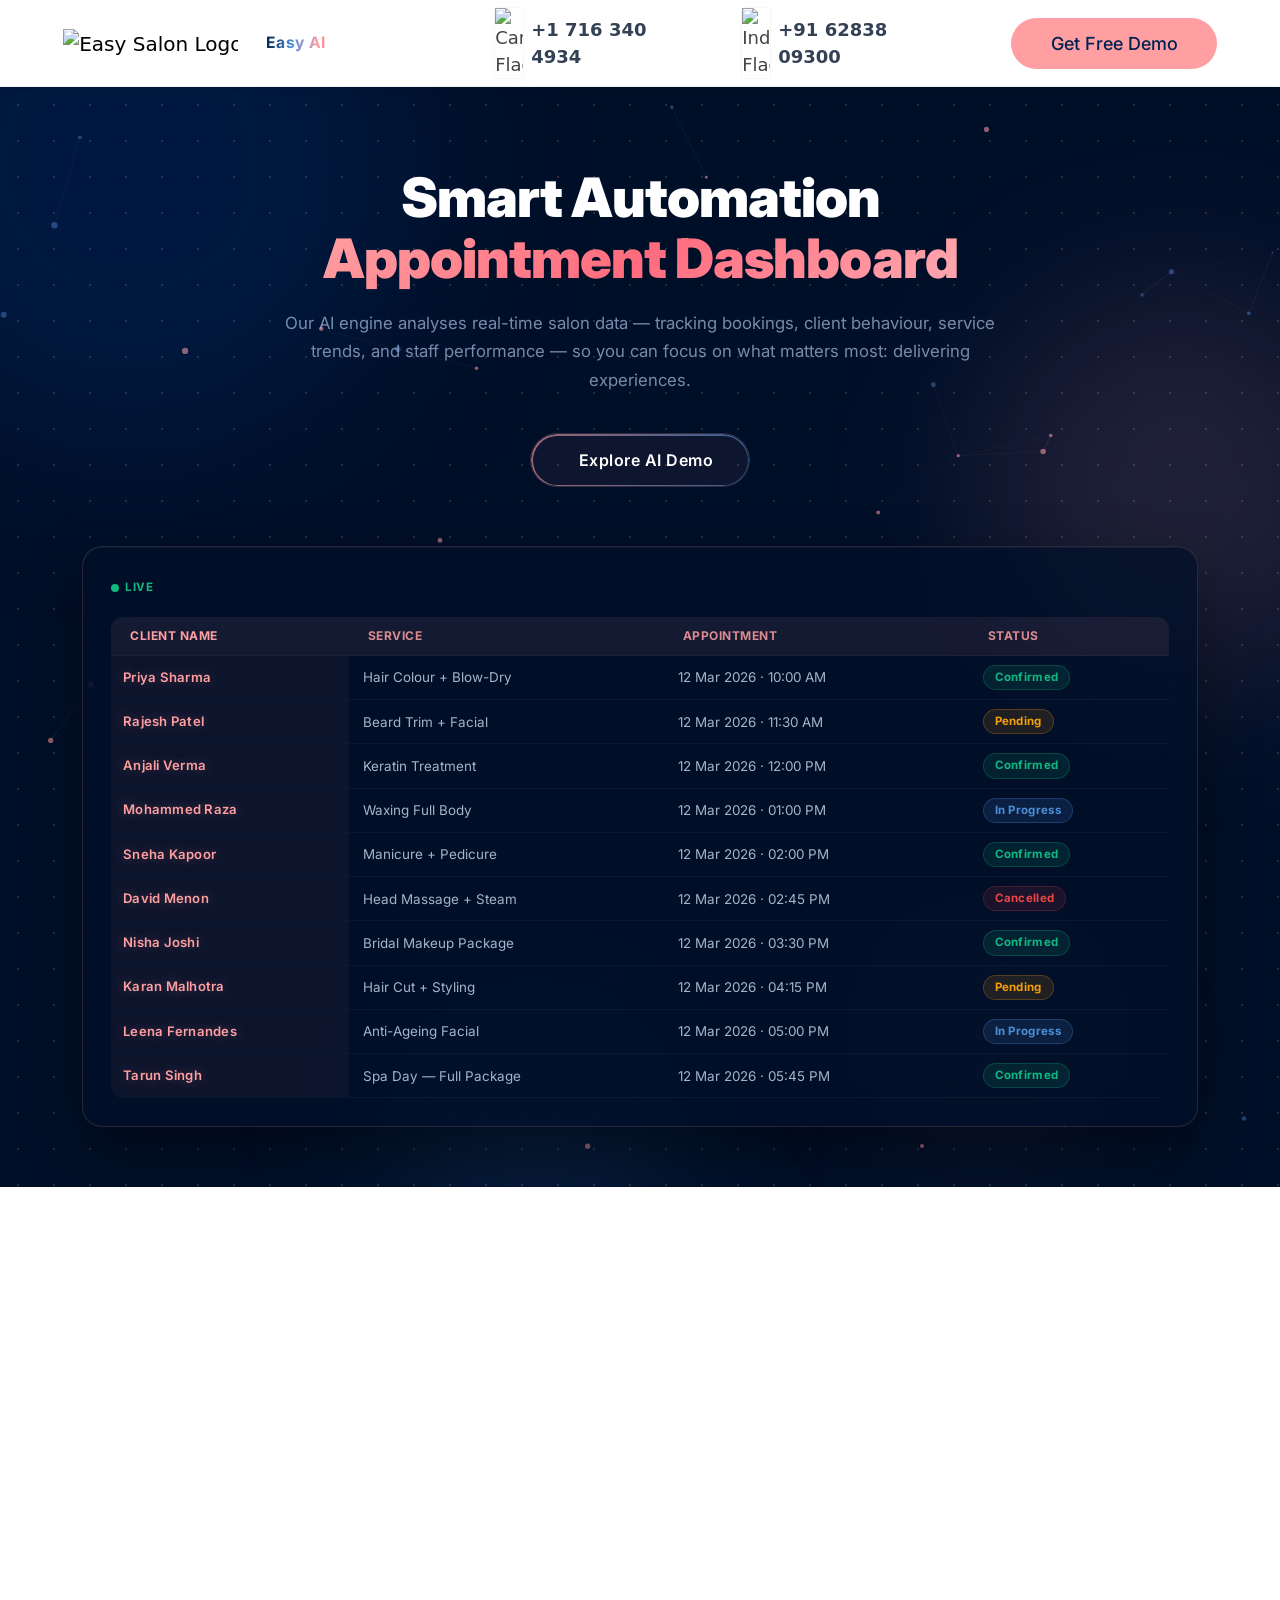
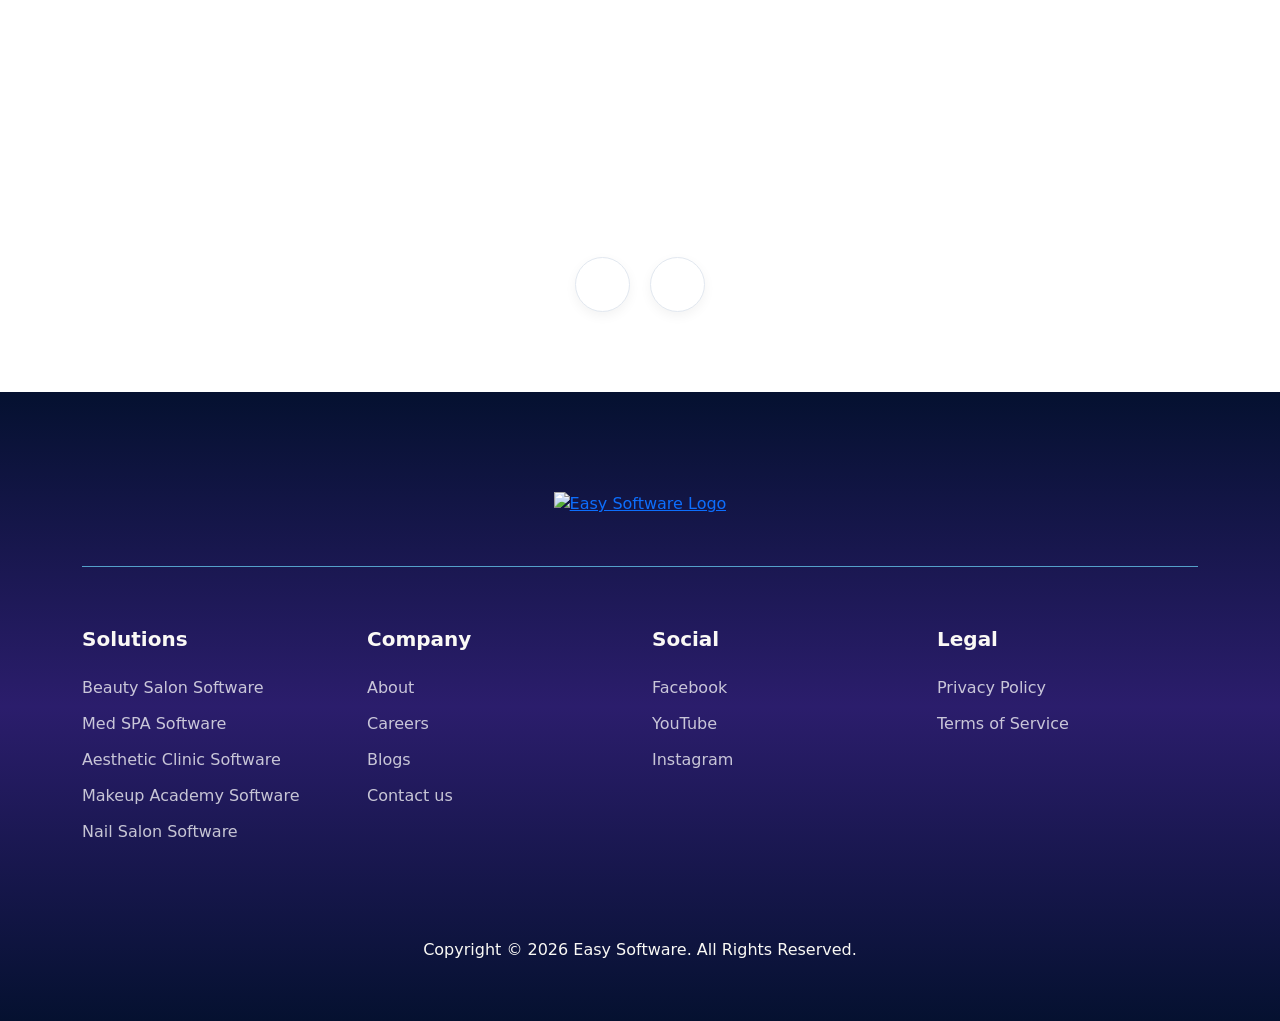
==== ai-automation.html @ 11354b68 "Merge pull request #4 from sukhpreet001007/main Final fromat" ====
<!DOCTYPE html>
<html lang="en">

<head>
    <meta charset="UTF-8">
    <meta name="viewport" content="width=device-width, initial-scale=1.0">
    <title>Rated No.1 Salon Management Software | Free booking system</title>
    <link rel="icon" href="assets/favicon.ico">
    <meta name="description"
        content="Billing & Stock management software for salons with FREE website integration for online appointments. Sell memberships, coupons, e-wallet, and run client referral programs.">
    <link rel="stylesheet" href="style/style.css">
    <link rel="stylesheet" href="style/media-queries.css">
<link rel="stylesheet" href="style/easy-ai.css">
    <link href="https://cdn.jsdelivr.net/npm/bootstrap@5.0.2/dist/css/bootstrap.min.css" rel="stylesheet"
        integrity="sha384-EVSTQN3/azprG1Anm3QDgpJLIm9Nao0Yz1ztcQTwFspd3yD65VohhpuuCOmLASjC" crossorigin="anonymous">
    <link rel="stylesheet" href="https://cdnjs.cloudflare.com/ajax/libs/font-awesome/7.0.1/css/all.min.css"
        integrity="sha512-2SwdPD6INVrV/lHTZbO2nodKhrnDdJK9/kg2XD1r9uGqPo1cUbujc+IYdlYdEErWNu69gVcYgdxlmVmzTWnetw=="
        crossorigin="anonymous" referrerpolicy="no-referrer" />
    <link rel="stylesheet" href="https://cdn.jsdelivr.net/npm/bootstrap-icons@1.11.1/font/bootstrap-icons.css">


    <script src="https://www.google.com/recaptcha/api.js?render=your_key"></script>
</head>

<body>

   <nav class="navbar navbar-expand-lg navbar-light bg-white main-navbar shadow-sm navbar-container">
        <div class="container-fluid ">
            <a class="navbar-brand" href="index.html">
                <img src="assets/logo.png" alt="Easy Salon Logo" class="logo-img">
            </a>

            <div class="custom-toggler" id="mobileMenuTrigger">
                <div class="toggler-bars">
                    <span></span>
                    <span></span>
                    <span></span>
                </div>
            </div>

            <div class="collapse navbar-collapse" id="navbarContent">

                <div class="ms-auto d-flex flex-column flex-lg-row align-items-lg-center gap-3 gap-lg-5 mt-3 mt-lg-0">

                    <!-- ═══ Easy AI Nav Item (Top Bar) ═══ -->
                    <div class="ai-nav-item">
                        <button class="ai-nav-trigger" aria-haspopup="true" aria-expanded="false" aria-label="Easy AI menu">
                            <span class="ai-label-text">Easy AI</span>
                            <i class="fa-solid fa-chevron-down ai-arrow"></i>
                        </button>
                        <div class="ai-dropdown" role="menu">
                            <a href="ai-automation.html" class="ai-sub-item" role="menuitem">
                                <span class="ai-sub-bullet"></span>
                               
                                <span class="ai-sub-text">
                                    <strong>Easy Automation</strong>
                                    <span>Smart automated workflows</span>
                                </span>
                            </a>
                            <div class="ai-dropdown-divider"></div>
                            <a href="ai-service.html" class="ai-sub-item" role="menuitem">
                                <span class="ai-sub-bullet"></span>
                                
                                <span class="ai-sub-text">
                                    <strong>24/7 Service</strong>
                                    <span>Always-on AI support</span>
                                </span>
                            </a>
                        </div>
                    </div>
                    <!-- ═══ /Easy AI Nav Item ═══ -->

                    <div class="social-links d-flex gap-3 align-items-center justify-content-center">
                        <a href="https://www.facebook.com/geteasysoftware" target="_blank"><i
                                class="fa-brands fa-facebook-f"></i></a>
                        <a href="https://www.youtube.com/@geteasysoftware" target="_blank"><i
                                class="fa-brands fa-youtube"></i></a>
                        <a href="https://www.instagram.com/geteasysoftware/" target="_blank"><i
                                class="fa-brands fa-instagram"></i></a>
                    </div>

                    <div class="contact-item d-flex align-items-center gap-2 ms-lg-3">
                        <img src="assets/canada.svg" alt="Canada Flag" class="flag-icon">

                        <a href="https://wa.me/17163404934?text=Demo%20of%20Easy%20Salon%20Software" target="_blank"
                            class="phone-number text-decoration-none">
                            +1 716 340 4934
                        </a>
                    </div>

                    <div class="contact-item d-flex align-items-center gap-2">
                        <img src="assets/india.webp" alt="India Flag" class="flag-icon">

                        <a href="tel:+916283809300" class="phone-number text-decoration-none">
                            +91 62838 09300
                        </a>
                    </div>

                    <div class="btn-demo rounded-pill ms-lg-3" data-bs-toggle="modal" data-bs-target="#ModalTogglesix"
                        style="cursor:pointer">
                        Get Free Demo
                        <span></span><span></span><span></span><span></span>
                    </div>
                </div>
            </div>
        </div>
    </nav>


    <div class="floating-navbar" id="floatingNav">
        <div class="floating-nav-container">
            <a href="index.html" class="float-logo">
                <img src="assets/drop-logo.png" alt="Easy Salon">
            </a>



            <!-- ═══ Easy AI Nav Item (Floating Navbar) ═══ -->
            <div class="float-ai-nav-item d-none d-lg-flex">
                <button class="float-ai-trigger" aria-haspopup="true" aria-expanded="false" aria-label="Easy AI menu">
                    <span class="ai-label-text">Easy AI</span>
                    <i class="fa-solid fa-chevron-down ai-arrow"></i>
                </button>
                <div class="float-ai-dropdown" role="menu">
                    <a href="ai-automation.html" class="ai-sub-item" role="menuitem">
                        <span class="ai-sub-bullet"></span>
                       
                        <span class="ai-sub-text">
                            <strong>Easy Automation</strong>
                            <span>Smart automated workflows</span>
                        </span>
                    </a>
                    <div class="ai-dropdown-divider"></div>
                    <a href="ai-service.html" class="ai-sub-item" role="menuitem">
                        <span class="ai-sub-bullet"></span>
                        
                        <span class="ai-sub-text">
                            <strong>24/7 Service</strong>
                            <span>Always-on AI support</span>
                        </span>
                    </a>
                </div>
            </div>
            <!-- ═══ /Easy AI Nav Item ═══ -->

            <div class="float-social-links d-none d-lg-flex gap-2 ms-lg-5">
                <a href="https://www.facebook.com/geteasysoftware" target="_blank"><i
                        class="fa-brands fa-facebook-f"></i></a>
                <a href="https://www.youtube.com/@geteasysoftware" target="_blank"><i
                        class="fa-brands fa-youtube"></i></a>
                <a href="https://www.instagram.com/geteasysoftware/" target="_blank"><i
                        class="fa-brands fa-instagram"></i></a>
            </div>

            <div class="float-contacts d-none d-lg-flex gap-4 align-items-center mx-auto">
                <div class="float-contact-item">
                    <i class="fa-solid fa-phone-volume vibrate-icon"></i>
                    <span class="float-contact-number"> <a
                            href="https://wa.me/17163404934?text=Demo%20of%20Easy%20Salon%20Software" target="_blank"
                            class="phone-number text-decoration-none">
                            +1 716 340 4934
                        </a></span>
                </div>
                <div class="float-contact-item">
                    <i class="fa-solid fa-phone-volume vibrate-icon"></i>
                    <span class="float-contact-number"> <a href="tel:+916283809300"
                            class="phone-number text-decoration-none">
                            +91 62838 09300
                        </a></span>
                </div>
            </div>

            <div class="btn-demo float-btn rounded-pill d-none d-lg-block" data-bs-toggle="modal"
                data-bs-target="#ModalTogglesix">
                Get Free Demo
                <span></span><span></span><span></span><span></span>
            </div>

            <!-- Mobile Toggler in Floating Navbar -->
            <div class="custom-toggler d-flex d-lg-none" id="floatingMenuTrigger">
                <div class="toggler-bars">
                    <span></span>
                    <span></span>
                    <span></span>
                </div>
            </div>
        </div>
    </div>


    <div class="mobile-nav-overlay" id="mobileOverlay">
        <div class="mobile-nav-content">

            <!-- ═══ Easy AI Section (Mobile — above socials) ═══ -->
            <div class="mobile-ai-section">
                <div class="mobile-ai-header" id="mobile-ai-toggle" role="button" aria-expanded="false" aria-controls="mobile-ai-body">
                    <div class="mobile-ai-header-left">
                        <div class="mobile-ai-icon">
                        </div>
                        <span class="mobile-ai-title">Easy AI</span>
                    </div>
                    <i class="fa-solid fa-chevron-down mobile-ai-chevron"></i>
                </div>
                <div class="mobile-ai-body" id="mobile-ai-body" role="region" aria-labelledby="mobile-ai-toggle">
                    <div class="mobile-ai-body-inner">
                        <a href="ai-automation.html" class="mobile-ai-sub-item">
                            <span class="ai-sub-bullet"></span>
                           
                            <span class="ai-sub-text">
                                <strong>Easy Automation</strong>
                                <span>Smart automated workflows</span>
                            </span>
                        </a>
                        <a href="ai-service.html" class="mobile-ai-sub-item">
                            <span class="ai-sub-bullet"></span>
                           
                            <span class="ai-sub-text">
                                <strong>24/7 Service</strong>
                                <span>Always-on AI support</span>
                            </span>
                        </a>
                    </div>
                </div>
            </div>
            <!-- ═══ /Easy AI Section ═══ -->

            <div class="mobile-social-wrap">
                <p class="menu-label">Follow Us</p>
                <div class="mobile-social-links">
                    <a href="https://www.facebook.com/geteasysoftware" style="--i:1" target="_blank"><i
                            class="fa-brands fa-facebook-f"></i></a>
                    <a href="https://www.youtube.com/@geteasysoftware" style="--i:2" target="_blank"><i
                            class="fa-brands fa-youtube"></i></a>
                    <a href="https://www.instagram.com/geteasysoftware/" style="--i:3" target="_blank"><i
                            class="fa-brands fa-instagram"></i></a>
                </div>
            </div>

            <!-- Mobile Support Numbers -->
            <div class="mobile-contact-wrap mt-5">
                <p class="menu-label">Contact Us</p>
                <div class="mobile-numbers-list">
                    <a href="https://wa.me/17163404934?text=Demo%20of%20Easy%20Salon%20Software" target="_blank"
                        class="mobile-contact-item">
                        <i class="fa-solid fa-phone-volume"></i>
                        <span>+1 716 340 4934</span>
                    </a>

                    <a href="tel:+916283809300" class="mobile-contact-item">
                        <i class="fa-solid fa-phone-volume"></i>
                        <span>+91 62838 09300</span>
                    </a>
                </div>
            </div>
            <!-- Mobile Video Section -->
            <div class="mobile-video-wrap mt-5">
                <p class="menu-label">Experience Easy Salon</p>
                <div class="mobile-video-box">
                    <iframe src="https://www.youtube.com/embed/Y8nN8GL813c?rel=0" title="YouTube video player"
                        frameborder="0"
                        allow="accelerometer; clipboard-write; encrypted-media; gyroscope; picture-in-picture"
                        allowfullscreen></iframe>
                </div>
            </div>

            <!-- Main Mobile CTA -->
            <div class="mobile-cta-wrap">
                <div class="btn-demo btn-mobile-full rounded-pill" data-bs-toggle="modal"
                    data-bs-target="#ModalTogglesix">
                    Book Free Demo
                    <span></span><span></span><span></span><span></span>
                </div>
            </div>
        </div>
    </div>













<section class="easy-ai-section" id="easyAiSection">

    <!-- ══════════════════════════════════
         AI LOADER — 2-second reveal screen
    ══════════════════════════════════ -->
    <div class="ai-page-loader" id="aiPageLoader">
        <div class="ai-loader-circuit">
            <!-- Animated SVG circuit lines -->
            <svg class="circuit-svg" viewBox="0 0 800 400" preserveAspectRatio="xMidYMid slice">
                <!-- Horizontal lines -->
                <path class="c-path" d="M0 80 H260 Q280 80 280 100 V140 Q280 160 300 160 H800" stroke="#FF9FA1" fill="none" stroke-width="1.5"/>
                <path class="c-path" d="M0 200 H120 Q140 200 140 220 V260 Q140 280 160 280 H800" stroke="#002253" fill="none" stroke-width="1.2"/>
                <path class="c-path" d="M0 320 H380 Q400 320 400 300 V240 Q400 220 420 220 H800" stroke="#FF9FA1" fill="none" stroke-width="1"/>
                <path class="c-path" d="M0 140 H500 Q520 140 520 120 V100 Q520 80 540 80 H800" stroke="#4a90d9" fill="none" stroke-width="1.2"/>
                <path class="c-path" d="M0 360 H200 Q220 360 220 340 V300 Q220 280 240 280 H800" stroke="#FF9FA1" fill="none" stroke-width="0.8"/>
                <!-- Vertical connections -->
                <path class="c-path c-path--delay-1" d="M400 0 V160 Q400 180 380 180 H200 Q180 180 180 200 V400" stroke="#002253" fill="none" stroke-width="1"/>
                <path class="c-path c-path--delay-2" d="M600 0 V80 Q600 100 620 100 H700 Q720 100 720 120 V400" stroke="#FF9FA1" fill="none" stroke-width="1.2"/>
                <!-- Nodes (circles at junctions) -->
                <circle class="c-node" cx="280" cy="140" r="5" fill="#FF9FA1"/>
                <circle class="c-node" cx="140" cy="260" r="4" fill="#002253"/>
                <circle class="c-node" cx="400" cy="220" r="5" fill="#FF9FA1"/>
                <circle class="c-node" cx="540" cy="100" r="4" fill="#4a90d9"/>
                <circle class="c-node" cx="600" cy="80"  r="5" fill="#FF9FA1"/>
                <circle class="c-node" cx="400" cy="180" r="4" fill="#002253"/>
                <circle class="c-node" cx="220" cy="340" r="3" fill="#FF9FA1"/>
            </svg>
        </div>

        <!-- Central boot panel -->
        <div class="ai-loader-panel">
            <div class="ai-loader-icon">
                <!-- Custom AI Neural Network SVG Icon -->
                <svg class="ai-loader-svg-icon" viewBox="0 0 48 48" fill="none" xmlns="http://www.w3.org/2000/svg">
                    <defs>
                        <radialGradient id="aiCoreA" cx="50%" cy="50%" r="50%">
                            <stop offset="0%"  stop-color="#ffffff" stop-opacity="0.95"/>
                            <stop offset="45%" stop-color="#FF9FA1"/>
                            <stop offset="100%" stop-color="#001838"/>
                        </radialGradient>
                        <radialGradient id="aiGlowA" cx="50%" cy="50%" r="50%">
                            <stop offset="0%"  stop-color="#FF9FA1" stop-opacity="0.14"/>
                            <stop offset="100%" stop-color="#FF9FA1" stop-opacity="0"/>
                        </radialGradient>
                    </defs>
                    <!-- Ambient glow -->
                    <circle cx="24" cy="24" r="23" fill="url(#aiGlowA)"/>
                    <!-- Outer dashed ring (rotates CW via CSS) -->
                    <circle class="svg-ring-outer" cx="24" cy="24" r="21"
                        stroke="#FF9FA1" stroke-width="1" stroke-dasharray="4 2.5" stroke-opacity="0.65"/>
                    <!-- Mid dashed ring (rotates CCW via CSS) -->
                    <circle class="svg-ring-mid" cx="24" cy="24" r="14"
                        stroke="#4a90d9" stroke-width="0.8" stroke-dasharray="2 3" stroke-opacity="0.5"/>
                    <!-- 6 outer nodes (r=18 from centre) —  Top, TR, BR, Bot, BL, TL -->
                    <g class="svg-nodes-outer">
                        <circle cx="24"    cy="6"    r="2.5" fill="#FF9FA1" opacity="0.9"/>
                        <circle cx="39.6"  cy="15"   r="2"   fill="#4a90d9" opacity="0.85"/>
                        <circle cx="39.6"  cy="33"   r="2"   fill="#FF9FA1" opacity="0.75"/>
                        <circle cx="24"    cy="42"   r="2.5" fill="#4a90d9" opacity="0.9"/>
                        <circle cx="8.4"   cy="33"   r="2"   fill="#FF9FA1" opacity="0.75"/>
                        <circle cx="8.4"   cy="15"   r="2"   fill="#4a90d9" opacity="0.85"/>
                    </g>
                    <!-- Lines outer node → inner node -->
                    <line x1="24"   y1="8.5"  x2="24"   y2="13"   stroke="rgba(255,159,161,.5)" stroke-width="1"/>
                    <line x1="37.7" y1="16.1" x2="33.5" y2="18.5" stroke="rgba(74,144,217,.5)" stroke-width="1"/>
                    <line x1="37.7" y1="31.9" x2="33.5" y2="29.5" stroke="rgba(255,159,161,.45)" stroke-width="1"/>
                    <line x1="24"   y1="39.5" x2="24"   y2="35"   stroke="rgba(74,144,217,.5)" stroke-width="1"/>
                    <line x1="10.3" y1="31.9" x2="14.5" y2="29.5" stroke="rgba(255,159,161,.45)" stroke-width="1"/>
                    <line x1="10.3" y1="16.1" x2="14.5" y2="18.5" stroke="rgba(74,144,217,.5)" stroke-width="1"/>
                    <!-- Inner hexagon nodes (r=11 from centre) -->
                    <circle cx="24"   cy="13"   r="1.8" fill="rgba(255,159,161,.75)"/>
                    <circle cx="33.5" cy="18.5" r="1.8" fill="rgba(74,144,217,.7)"/>
                    <circle cx="33.5" cy="29.5" r="1.8" fill="rgba(255,159,161,.7)"/>
                    <circle cx="24"   cy="35"   r="1.8" fill="rgba(74,144,217,.75)"/>
                    <circle cx="14.5" cy="29.5" r="1.8" fill="rgba(255,159,161,.7)"/>
                    <circle cx="14.5" cy="18.5" r="1.8" fill="rgba(74,144,217,.7)"/>
                    <!-- Inner hex outline -->
                    <polygon points="24,13 33.5,18.5 33.5,29.5 24,35 14.5,29.5 14.5,18.5"
                        fill="rgba(255,159,161,.03)" stroke="rgba(255,159,161,.22)" stroke-width="0.8"/>
                    <!-- Spokes from inner nodes to core edge -->
                    <line x1="24"   y1="14.8" x2="24"   y2="18.5" stroke="rgba(255,159,161,.28)" stroke-width="0.8"/>
                    <line x1="31.9" y1="19.3" x2="28.7" y2="21.2" stroke="rgba(74,144,217,.28)" stroke-width="0.8"/>
                    <line x1="31.9" y1="28.7" x2="28.7" y2="26.8" stroke="rgba(255,159,161,.28)" stroke-width="0.8"/>
                    <line x1="24"   y1="33.2" x2="24"   y2="29.5" stroke="rgba(74,144,217,.28)" stroke-width="0.8"/>
                    <line x1="16.1" y1="28.7" x2="19.3" y2="26.8" stroke="rgba(255,159,161,.28)" stroke-width="0.8"/>
                    <line x1="16.1" y1="19.3" x2="19.3" y2="21.2" stroke="rgba(74,144,217,.28)" stroke-width="0.8"/>
                    <!-- Central glowing orb -->
                    <circle cx="24" cy="24" r="6"   fill="url(#aiCoreA)"/>
                    <circle cx="22" cy="22" r="1.8" fill="white" opacity="0.35"/>
                </svg>
            </div>
            <div class="ai-loader-brand">
                <span class="ai-loader-easy">EASY</span>
                <span class="ai-loader-ai-text">AI</span>
            </div>
            <p class="ai-loader-status" id="aiLoaderStatus">Initialising neural engine…</p>
            <div class="ai-loader-bar-wrap">
                <div class="ai-loader-bar" id="aiLoaderBar"></div>
            </div>
            <p class="ai-loader-pct" id="aiLoaderPct">0%</p>
        </div>

        <!-- Corner bracket decorations -->
        <span class="ai-corner ai-corner--tl"></span>
        <span class="ai-corner ai-corner--tr"></span>
        <span class="ai-corner ai-corner--bl"></span>
        <span class="ai-corner ai-corner--br"></span>
    </div>

    <!-- ══════════════════════════════════
         ANIMATED BACKGROUND
    ══════════════════════════════════ -->
    <div class="ai-hero-bg">
        <!-- Floating orbs -->
        <div class="ai-orb ai-orb--1"></div>
        <div class="ai-orb ai-orb--2"></div>
        <div class="ai-orb ai-orb--3"></div>
        <div class="ai-orb ai-orb--4"></div>
        <!-- Dot grid overlay -->
        <div class="ai-dot-grid"></div>
        <!-- Animated diagonal streaks -->
        <div class="ai-streak ai-streak--1"></div>
        <div class="ai-streak ai-streak--2"></div>
        <div class="ai-streak ai-streak--3"></div>
        <!-- Floating particles (JS-generated) -->
        <canvas class="ai-particle-canvas" id="aiCanvas"></canvas>
    </div>

    <!-- ══════════════════════════════════
         HERO CONTENT (hidden until loader done)
    ══════════════════════════════════ -->
    <div class="ai-hero-content" id="aiHeroContent">
        <div class="container">

            <!-- Title block -->
            <div class="ai-hero-title-block">
                
                <h1 class="ai-hero-heading">
                    Smart Automation<br>
                    <span class="ai-heading-accent">Appointment Dashboard</span>
                </h1>
                <p class="ai-hero-desc">
                    Our AI engine analyses real-time salon data — tracking bookings, client behaviour, service trends,
                    and staff performance — so you can focus on what matters most: delivering  experiences.
                </p>
                <div class="ai-btn-wrap">
                    <button class="ai-explore-btn" data-bs-toggle="modal" data-bs-target="#ModalTogglesix">
                        <span class="btn-glow"></span>
                        <span class="btn-content">
                            <i class="fa-solid fa-wand-magic-sparkles"></i>
                            Explore AI Demo
                        </span>
                        <span class="btn-border"></span>
                    </button>
                </div>
            </div>

            <!-- Table block -->
            <div class="ai-table-section">
                <div class="ai-table-header">
                    <div class="ai-table-right">
                        <span class="ai-live-dot"></span>
                        <span class="ai-live-label">Live</span>
                    </div>
                </div>

                <!-- Horizontal scroll ONLY on table -->
                <div class="ai-table-scroll-wrap">
                    <table class="ai-data-table col1-highlight" id="aiDataTable">
                        <thead>
                            <tr>
                                <th><i class="fa-solid fa-user-circle"></i> Client Name</th>
                                <th><i class="fa-solid fa-scissors"></i> Service</th>
                                <th><i class="fa-solid fa-calendar-alt"></i> Appointment</th>
                                <th><i class="fa-solid fa-circle-dot"></i> Status</th>
                            </tr>
                        </thead>
                        <tbody>
                            <tr class="ai-row">
                                <td><span class="ai-client-avatar" style="--av:#FF9FA1">P</span>Priya Sharma</td>
                                <td>Hair Colour + Blow-Dry</td>
                                <td>12 Mar 2026 · 10:00 AM</td>
                                <td><span class="ai-status ai-status--confirmed">Confirmed</span></td>
                            </tr>
                            <tr class="ai-row">
                                <td><span class="ai-client-avatar" style="--av:#4a90d9">R</span>Rajesh Patel</td>
                                <td>Beard Trim + Facial</td>
                                <td>12 Mar 2026 · 11:30 AM</td>
                                <td><span class="ai-status ai-status--pending">Pending</span></td>
                            </tr>
                            <tr class="ai-row">
                                <td><span class="ai-client-avatar" style="--av:#a855f7">A</span>Anjali Verma</td>
                                <td>Keratin Treatment</td>
                                <td>12 Mar 2026 · 12:00 PM</td>
                                <td><span class="ai-status ai-status--confirmed">Confirmed</span></td>
                            </tr>
                            <tr class="ai-row">
                                <td><span class="ai-client-avatar" style="--av:#10b981">M</span>Mohammed Raza</td>
                                <td>Waxing Full Body</td>
                                <td>12 Mar 2026 · 01:00 PM</td>
                                <td><span class="ai-status ai-status--inprogress">In Progress</span></td>
                            </tr>
                            <tr class="ai-row">
                                <td><span class="ai-client-avatar" style="--av:#f59e0b">S</span>Sneha Kapoor</td>
                                <td>Manicure + Pedicure</td>
                                <td>12 Mar 2026 · 02:00 PM</td>
                                <td><span class="ai-status ai-status--confirmed">Confirmed</span></td>
                            </tr>
                            <tr class="ai-row">
                                <td><span class="ai-client-avatar" style="--av:#ef4444">D</span>David Menon</td>
                                <td>Head Massage + Steam</td>
                                <td>12 Mar 2026 · 02:45 PM</td>
                                <td><span class="ai-status ai-status--cancelled">Cancelled</span></td>
                            </tr>
                            <tr class="ai-row">
                                <td><span class="ai-client-avatar" style="--av:#FF9FA1">N</span>Nisha Joshi</td>
                                <td>Bridal Makeup Package</td>
                                <td>12 Mar 2026 · 03:30 PM</td>
                                <td><span class="ai-status ai-status--confirmed">Confirmed</span></td>
                            </tr>
                            <tr class="ai-row">
                                <td><span class="ai-client-avatar" style="--av:#002253">K</span>Karan Malhotra</td>
                                <td>Hair Cut + Styling</td>
                                <td>12 Mar 2026 · 04:15 PM</td>
                                <td><span class="ai-status ai-status--pending">Pending</span></td>
                            </tr>
                            <tr class="ai-row">
                                <td><span class="ai-client-avatar" style="--av:#06b6d4">L</span>Leena Fernandes</td>
                                <td>Anti-Ageing Facial</td>
                                <td>12 Mar 2026 · 05:00 PM</td>
                                <td><span class="ai-status ai-status--inprogress">In Progress</span></td>
                            </tr>
                            <tr class="ai-row">
                                <td><span class="ai-client-avatar" style="--av:#e879f9">T</span>Tarun Singh</td>
                                <td>Spa Day — Full Package</td>
                                <td>12 Mar 2026 · 05:45 PM</td>
                                <td><span class="ai-status ai-status--confirmed">Confirmed</span></td>
                            </tr>
                        </tbody>
                    </table>
                </div><!-- /ai-table-scroll-wrap -->
            </div><!-- /ai-table-section -->

        </div>
    </div><!-- /ai-hero-content -->

</section>















    <div class="reviews-section">
        <div class="container text-center">
            <h2 class="reviews-main-title scroll-animate drop-down">Where Reviews Turn Into Revenue
            </h2>

            <div class="google-rating-wrap scroll-animate fade-up">
                <img src="assets/google.png" alt="Google" class="google-logo">
                <div class="stars-rating">

                </div>
            </div>
        </div>

        <div class="reviews-carousel-outer scroll-animate fade-up">
            <div class="reviews-carousel-wrapper">
                <div class="reviews-carousel-track">
                    <!-- Review Card 1 -->
                    <div class="review-card">
                        <p class="review-text">I recently visited Lakmé Salon and had an amazing experience! I opted for
                            a head massage, while my sister enjoyed a head wash and blow-dry.</p>
                        <div class="review-author">
                            <div class="avatar-wrap">
                                <img src="assets/avatar-9.avif" alt="User Avatar" class="author-avatar">
                                <div class="avatar-badge"><img src="assets/left-sparkle.png" alt="left sparkle"></div>
                            </div>
                            <div class="author-info">
                                <h5 class="author-name">Animesh Aggarwal</h5>
                                <p class="author-title">Salon Assistant</p>
                            </div>
                        </div>
                    </div>
                    <!-- Review Card 2 -->
                    <div class="review-card">
                        <p class="review-text">The management software is a game-changer. It streamlined our med spa’s
                            bookings and staff schedules far more efficiently than before.</p>
                        <div class="review-author">
                            <div class="avatar-wrap">
                                <img src="assets/avatar-1.avif" alt="User Avatar" class="author-avatar">
                                <div class="avatar-badge"><img src="assets/left-sparkle.png" alt="left sparkle flowing"></div>
                            </div>
                            <div class="author-info">
                                <h5 class="author-name">John william</h5>
                                <p class="author-title">Spa Owner</p>
                            </div>
                        </div>
                    </div>
                    <!-- Review Card 3 -->
                    <div class="review-card">
                        <p class="review-text">Fantastic support team! Whenever we had a question about the reporting
                            features, they guided us instantly. I highly recommend it.
                        </p>
                        <div class="review-author">
                            <div class="avatar-wrap">
                                <img src="assets/avatar-2.avif" alt="User Avatar" class="author-avatar">
                                <div class="avatar-badge"><img src="assets/left-sparkle.png" alt="left sparkle flowing"></div>
                            </div>
                            <div class="author-info">
                                <h5 class="author-name">Matthew Johnson</h5>
                                <p class="author-title">Manager</p>
                            </div>
                        </div>
                    </div>
                    <!-- Review Card 4 -->
                    <div class="review-card">
                        <p class="review-text">Our customer retention has increased by 40% since using automated
                            marketing tools. Simple yet extremely powerful for growth.</p>
                        <div class="review-author">
                            <div class="avatar-wrap">
                                <img src="assets/avatar-3.avif" alt="User Avatar" class="author-avatar">
                                <div class="avatar-badge"><img src="assets/left-sparkle.png" alt="left sparkle flowing"></div>
                            </div>
                            <div class="author-info">
                                <h5 class="author-name">Christopher Martin</h5>
                                <p class="author-title">Front Desk Coordinator</p>
                            </div>
                        </div>
                    </div>
                    <!-- Review Card 5 -->
                    <div class="review-card">
                        <p class="review-text">The interface is clean and intuitive. My staff needed no formal training
                            and were booking appointments correctly from day one.
                        </p>
                        <div class="review-author">
                            <div class="avatar-wrap">
                                <img src="assets/avatar-4.avif" alt="User Avatar" class="author-avatar">
                                <div class="avatar-badge"><img src="assets/left-sparkle.png" alt="sparkle flowing"></div>
                            </div>
                            <div class="author-info">
                                <h5 class="author-name">Mary Grace</h5>
                                <p class="author-title">Salon Manager</p>
                            </div>
                        </div>
                    </div>
                    <!-- Review Card 6 -->
                    <div class="review-card">
                        <p class="review-text">The real-time WhatsApp sync was exactly what we needed. Our clients love
                            receiving instant confirmations on their phones.
                        </p>
                        <div class="review-author">
                            <div class="avatar-wrap">
                                <img src="assets/avatar-5.avif" alt="User Avatar" class="author-avatar">
                                <div class="avatar-badge"><img src="assets/left-sparkle.png" alt="sparkle flowing"></div>
                            </div>
                            <div class="author-info">
                                <h5 class="author-name">Andrew Clarke</h5>
                                <p class="author-title">Franchise Owner</p>
                            </div>
                        </div>
                    </div>
                    <!-- Review Card 7 -->
                    <div class="review-card">
                        <p class="review-text">Financial reports are now just a click away. We can easily track daily
                            earnings and inventory across all five city branches.
                        </p>
                        <div class="review-author">
                            <div class="avatar-wrap">
                                <img src="assets/avatar-6.webp" alt="User Avatar" class="author-avatar">
                                <div class="avatar-badge"><img src="assets/left-sparkle.png" alt="sparkle flowing"></div>
                            </div>
                            <div class="author-info">
                                <h5 class="author-name">Amit Verma</h5>
                                <p class="author-title">Salon Head</p>
                            </div>
                        </div>
                    </div>
                    <!-- Review Card 8 -->
                    <div class="review-card">
                        <p class="review-text">Switching from traditional registers to this digital platform was the
                            best choice for our luxury spa. It truly feels like world-class software.</p>
                        <div class="review-author">
                            <div class="avatar-wrap">
                                <img src="assets/avatar-7.jpg" alt="User Avatar" class="author-avatar">
                                <div class="avatar-badge"><img src="assets/left-sparkle.png" alt="sprakle flowing there"></div>
                            </div>
                            <div class="author-info">
                                <h5 class="author-name">David Anderson</h5>
                                <p class="author-title">Spa Manager</p>
                            </div>
                        </div>
                    </div>
                </div>
            </div>
        </div>

        <div class="container text-center">
            <div class="carousel-nav">
                <button class="nav-btn prev-btn" id="prevReview">
                    <i class="fa-solid fa-chevron-left"></i>
                </button>
                <button class="nav-btn next-btn" id="nextReview">
                    <i class="fa-solid fa-chevron-right"></i>
                </button>
            </div>
        </div>
    </div>







    <footer class="footer-section">
        <div class="stars-galaxy-container">
            <div class="star"></div>
            <div class="star"></div>
            <div class="star"></div>
            <div class="star"></div>
            <div class="star"></div>
            <div class="star"></div>
            <div class="star"></div>
            <div class="star"></div>
            <div class="star"></div>
            <div class="star"></div>
            <div class="star"></div>
            <div class="star"></div>
            <div class="star"></div>
            <div class="star"></div>
            <div class="star"></div>
            <div class="star"></div>
            <div class="star"></div>
            <div class="star"></div>
            <div class="star"></div>
            <div class="star"></div>
            <div class="star"></div>
            <div class="star"></div>
            <div class="star"></div>
            <div class="star"></div>
            <div class="star"></div>
            <div class="star"></div>
            <div class="star"></div>
            <div class="star"></div>
            <div class="star"></div>
            <div class="star"></div>
            <div class="star"></div>
            <div class="star"></div>
            <div class="star"></div>
            <div class="star"></div>
            <div class="star"></div>
            <div class="star"></div>
            <div class="star"></div>
            <div class="star"></div>
            <div class="star"></div>
            <div class="star"></div>
            <div class="star"></div>
            <div class="star"></div>
            <div class="star"></div>
            <div class="star"></div>
            <div class="star"></div>
            <div class="star"></div>
            <div class="star"></div>
            <div class="star"></div>
            <div class="star"></div>
            <div class="star"></div>
            <div class="star"></div>
            <div class="star"></div>
            <div class="star"></div>
            <div class="star"></div>
            <div class="star"></div>
            <div class="star"></div>
            <div class="star"></div>
            <div class="star"></div>
            <div class="star"></div>
            <div class="star"></div>
            <div class="star"></div>
            <div class="star"></div>
            <div class="star"></div>
            <div class="star"></div>
            <div class="star"></div>
            <div class="star"></div>
            <div class="star"></div>
            <div class="star"></div>
            <div class="star"></div>
            <div class="star"></div>
            <div class="star"></div>
            <div class="star"></div>
            <div class="star"></div>
            <div class="star"></div>
            <div class="star"></div>
            <div class="star"></div>
            <div class="star"></div>
            <div class="star"></div>
            <div class="star"></div>
            <div class="star"></div>
            <div class="star"></div>
            <div class="star"></div>
            <div class="star"></div>
            <div class="star"></div>
            <div class="star"></div>
            <div class="star"></div>
            <div class="star"></div>
            <div class="star"></div>
            <div class="star"></div>
            <div class="star"></div>
            <div class="star"></div>
            <div class="star"></div>
            <div class="star"></div>
            <div class="star"></div>
            <div class="star"></div>
            <div class="star"></div>
            <div class="star"></div>
            <div class="star"></div>
            <div class="star"></div>
            <div class="star"></div>
        </div>

        <div class="container">
            <div class="footer-logo-wrap text-center">
                <a href="index.html"><img src="assets/footer-logo.png" alt="Easy Software Logo" class="footer-logo"></a>
            </div>

            <div class="footer-divider"></div>

            <div class="row">
                <!-- Column 1: Product -->
                <div class="col-6 col-lg-3 footer-col">
                    <h4 class="footer-col-title">Solutions</h4>
                    <ul class="footer-links">
                        <li><a href="https://geteasysoftware.com/salon" target="_blank">Beauty Salon Software</a></li>
                        <li><a href="https://geteasysoftware.com/med-spa" target="_blank">Med SPA Software</a></li>
                        <li><a href="https://geteasysoftware.com/aesthetic" target="_blank">Aesthetic Clinic
                                Software</a></li>
                        <li><a href="https://geteasysoftware.com/makeup-studio" target="_blank">Makeup Academy
                                Software</a></li>
                        <li><a href="https://geteasysoftware.com/nail-art" target="_blank">Nail Salon Software</a></li>
                    </ul>
                </div>

                <!-- Column 2: Company -->
                <div class="col-6 col-lg-3 footer-col">
                    <h4 class="footer-col-title">Company</h4>
                    <ul class="footer-links">
                        <li><a href="#">About</a></li>
                        <li><a href="#">Careers</a></li>
                        <li><a href="blog.html">Blogs</a></li>
                        <!-- <li><a href="#">Help</a></li> -->
                        <!-- <li><a href="#">Community</a></li> -->
                        <!-- <li><a href="#">Developer docs</a></li> -->
                        <li><a href="javascript:void(0)" data-bs-toggle="modal" data-bs-target="#callModal">Contact
                                us</a></li>
                    </ul>
                </div>

                <!-- Column 3: Social -->
                <div class="col-6 col-lg-3 footer-col">
                    <h4 class="footer-col-title">Social</h4>
                    <ul class="footer-links">
                        <li><a href="https://www.facebook.com/geteasysoftware">Facebook</a></li>
                        <!-- <li><a href="#">LinkedIn</a></li> -->
                        <!-- <li><a href="#">TikTok</a></li> -->
                        <!-- <li><a href="#">X</a></li> -->
                        <li><a href="https://www.youtube.com/@geteasysoftware">YouTube</a></li>
                        <li><a href="https://www.instagram.com/geteasysoftware/">Instagram</a></li>
                    </ul>
                </div>

                <!-- Column 4: Legal -->
                <div class="col-6 col-lg-3 footer-col">
                    <h4 class="footer-col-title">Legal</h4>
                    <ul class="footer-links">
                        <!-- <li><a href="#">Acceptable Use Policy</a></li>
                        <li><a href="#">Cookie Notice</a></li>
                        <li><a href="#">Cookie Preferences</a></li> -->
                        <li><a href="privacy-policy.html">Privacy Policy</a></li>
                        <li><a href="terms.html">Terms of Service</a></li>
                    </ul>
                </div>
            </div>

            <div class="footer-bottom">
                <p>Copyright © 2026 Easy Software. All Rights Reserved.</p>
            </div>
        </div>
    </footer>




















    <div class="modal fade" id="ModalTogglesix" tabindex="-1" aria-labelledby="demoModalLabel">
        <div class="modal-dialog modal-dialog-centered demo-modal-dialog">
            <div class="modal-content demo-modal-content">

                <!-- Decorative blobs -->
                <div class="demo-blob demo-blob--1"></div>
                <div class="demo-blob demo-blob--2"></div>

                <!-- Close button -->
                <button type="button" class="demo-close-btn" data-bs-dismiss="modal" aria-label="Close">
                    <i class="fa-solid fa-xmark"></i>
                </button>

                <!-- Header -->
                <div class="demo-modal-header">
                    <div class="demo-icon-wrap">
                        <i class="fa-solid fa-calendar-check"></i>
                    </div>
                    <h2 class="demo-modal-title" id="demoModalLabel">Register for a Demo</h2>
                    <p class="demo-modal-subtitle">Experience the future of salon management — free &amp; instant.</p>
                </div>

                <!-- Form -->
                <form class="demo-form" id="demoForm" novalidate>

                    <div class="demo-field-group">
                        <div class="demo-field">
                            <i class="fa-solid fa-store demo-field-icon"></i>
                            <input type="text" id="businessName" class="demo-input" placeholder=" " required
                                autocomplete="off">
                            <label for="businessName" class="demo-label">Business Name</label>
                            <span class="demo-focus-bar"></span>
                        </div>

                        <div class="demo-field">
                            <i class="fa-solid fa-user demo-field-icon"></i>
                            <input type="text" id="contactPerson" class="demo-input" placeholder=" " required
                                autocomplete="off">
                            <label for="contactPerson" class="demo-label">Contact Person Name</label>
                            <span class="demo-focus-bar"></span>
                        </div>

                        <div class="demo-field">
                            <i class="fa-solid fa-envelope demo-field-icon"></i>
                            <input type="email" id="demoEmail" class="demo-input" placeholder=" " required
                                autocomplete="off">
                            <label for="demoEmail" class="demo-label">Email Address</label>
                            <span class="demo-focus-bar"></span>
                        </div>

                        <div class="demo-field demo-field--phone">
                            <i class="fa-solid fa-phone demo-field-icon"></i>
                            <div class="demo-phone-input-group">
                                <div class="demo-country-selector">
                                    <select class="demo-country-code" id="countryCode">
                                        <option value="+91">+91</option>
                                        <option value="+1">+1</option>
                                    </select>
                                    <i class="fa-solid fa-chevron-down demo-chevron"></i>
                                </div>
                                <div class="demo-input-wrapper">
                                    <input type="tel" id="contactNumber" class="demo-input" placeholder=" " required
                                        autocomplete="off">
                                    <label for="contactNumber" class="demo-label">Contact Number</label>
                                </div>
                            </div>
                            <span class="demo-focus-bar"></span>
                        </div>
                    </div>

                    <button type="submit" class="demo-submit-btn">
                        <span class="demo-submit-text">Book My Free Demo</span>
                        <span class="demo-submit-icon"><i class="fa-solid fa-arrow-right"></i></span>
                        <span></span><span></span><span></span><span></span>
                    </button>

                    <p class="demo-privacy"><i class="fa-solid fa-lock"></i> By registering, you agree to our <a
                            href="terms.html">Terms & Conditions</a></p>
                </form>
            </div>
        </div>
    </div>

    <!-- Video Modal -->
    <div class="modal fade" id="videoModal" tabindex="-1" aria-labelledby="videoModalLabel">
        <div class="modal-dialog modal-dialog-centered modal-xl video-modal-dialog">
            <div class="modal-content video-modal-content">

                <!-- Close button -->
                <button type="button" class="demo-close-btn" data-bs-dismiss="modal" aria-label="Close">
                    <i class="fa-solid fa-xmark"></i>
                </button>

                <!-- Video Body -->
                <div class="modal-body p-0">
                    <div class="video-container">
                        <div class="ratio ratio-16x9">
                            <iframe src="" title="YouTube video player" frameborder="0"
                                allow="accelerometer; autoplay; clipboard-write; encrypted-media; gyroscope; picture-in-picture; web-share"
                                allowfullscreen id="heroVideo" style="width: 100%; height: 100%;"></iframe>
                        </div>
                    </div>
                </div>

                <div class="video-modal-footer text-center p-4">
                    <button class="btn-demo w-100 py-3" data-bs-toggle="modal" data-bs-target="#ModalTogglesix"
                        data-bs-dismiss="modal">
                        Get Free Demo
                        <span></span><span></span><span></span><span></span>
                    </button>
                </div>

            </div>
        </div>
    </div>


    <!-- Mobile Fixed Bottom Bar -->
    <div class="mobile-bottom-bar d-lg-none">
        <div class="bottom-bar-container">
            <button class="bottom-bar-btn book-btn" data-bs-toggle="modal" data-bs-target="#ModalTogglesix">
                <i class="fa-solid fa-calendar-check"></i>
                <span>Book Now</span>
            </button>
            <button class="bottom-bar-btn call-btn" data-bs-toggle="modal" data-bs-target="#callModal">
                <i class="fa-solid fa-phone-volume vibrate-icon"></i>
                <span>Call Us</span>
            </button>
        </div>
    </div>

    <!-- Call Us / Contact Modal -->
    <div class="modal fade" id="callModal" tabindex="-1" aria-labelledby="callModalLabel">
        <div class="modal-dialog modal-dialog-centered contact-modal-dialog">
            <div class="modal-content contact-modal-content">
                <!-- Decorative background elements -->
                <div class="contact-blob contact-blob--1"></div>
                <div class="contact-blob contact-blob--2"></div>

                <div class="contact-modal-header">
                    <div class="contact-icon-header">
                        <i class="fa-solid fa-phone-volume vibrate-icon"></i>
                    </div>
                    <h5 class="contact-modal-title" id="callModalLabel">Contact Us</h5>

                </div>

                <button type="button" class="btn-close-custom" data-bs-dismiss="modal" aria-label="Close">
                    <i class="fa-solid fa-xmark"></i>
                </button>

                <div class="modal-body p-4">
                    <div class="contact-grid">
                        <div class="contact-group-label">Direct Calls & WhatsApp</div>
                        <div class="contact-links-wrap d-flex flex-column gap-3">
                            <a href="https://wa.me/17163404934?text=Demo%20of%20Easy%20Salon%20Software" target="_blank"
                                class="contact-modal-item">
                                <div class="contact-item-icon whatsapp-bg">
                                    <i class="fa-brands fa-whatsapp"></i>
                                </div>
                                <div class="contact-item-info">
                                    <span class="contact-value">+1 716 340 4934</span>
                                </div>
                                <i class="fa-solid fa-chevron-right ms-auto arrow-icon"></i>
                            </a>

                            <a href="tel:+916283809300" class="contact-modal-item">
                                <div class="contact-item-icon phone-bg">
                                    <i class="fa-solid fa-phone"></i>
                                </div>
                                <div class="contact-item-info">
                                    <span class="contact-value">+91 62838 09300</span>
                                </div>
                                <i class="fa-solid fa-chevron-right ms-auto arrow-icon"></i>
                            </a>
                        </div>

                        <!-- <div class="contact-group-label mt-4">Support Channels</div>
                        <div class="contact-links-wrap d-flex flex-column gap-3">
                            <a href="mailto:support@geteasysoftware.com" class="contact-modal-item">
                                <div class="contact-item-icon email-bg">
                                    <i class="fa-solid fa-envelope"></i>
                                </div>
                                <div class="contact-item-info">
                                    <span class="contact-label">Email Support</span>
                                    <span class="contact-value">support@geteasysoftware.com</span>
                                </div>
                                <i class="fa-solid fa-chevron-right ms-auto arrow-icon"></i>
                            </a>
                        </div> -->
                    </div>
                </div>
            </div>
        </div>
    </div>

    <script src="script/script.js"></script>
    <script src="script/easy-ai.js"></script>

    <script src="https://cdn.jsdelivr.net/npm/@popperjs/core@2.9.2/dist/umd/popper.min.js"
        integrity="sha384-IQsoLXl5PILFhosVNubq5LC7Qb9DXgDA9i+tQ8Zj3iwWAwPtgFTxbJ8NT4GN1R8p"
        crossorigin="anonymous"></script>
    <script src="https://cdn.jsdelivr.net/npm/bootstrap@5.0.2/dist/js/bootstrap.min.js"
        integrity="sha384-cVKIPhGWiC2Al4u+LWgxfKTRIcfu0JTxR+EQDz/bgldoEyl4H0zUF0QKbrJ0EcQF"
        crossorigin="anonymous"></script>

</body>

</html>
---- style/style.css ----
@import url('https://fonts.googleapis.com/css2?family=Inter:ital,opsz,wght@0,14..32,100..900;1,14..32,100..900&display=swap');

:root {
    --primary-coral: #FF9FA1;
    --dark-text: #2D3436;
    --social-color: #333333;
    --phone-blue: #4A90DA;
    --font-inter: "Inter", sans-serif;
}

body {
    font-family: var(--font-inter);
    margin: 0;
    padding: 0;
    box-sizing: border-box;
}

/* thread css */
.marketing-features-rows {
    position: relative;

}

.marketing-thread-line {
    position: absolute;
    top: 50px;
    bottom: 50px;
    left: 49%;
    width: 4px;
    transform: translateX(-50%);
    z-index: 0;
    border-radius: 4px;
    display: block;
}

.marketing-thread-progress {
    position: absolute;
    top: 0;
    left: 0;
    width: 100%;
    height: 0%;
    background: #FF9FA1;
    border-radius: 4px;
    transition: height 0.1s linear;
    box-shadow: 0 0 10px rgba(255, 159, 161, 0.6);
}

.marketing-tick {
    position: absolute;
    left: 49%;
    top: 50%;
    transform: translate(-50%, -50%) scale(0);
    width: 40px;
    height: 40px;
    background: #fff;
    border: 3px solid #FF9FA1;
    border-radius: 50%;
    z-index: 2;
    display: flex;
    align-items: center;
    justify-content: center;
    color: #FF9FA1;
    font-size: 18px;
    box-shadow: 0 4px 10px rgba(0, 0, 0, 0.1);
    transition: transform 0.4s cubic-bezier(0.175, 0.885, 0.32, 1.275);
}

.marketing-tick.active {
    transform: translate(-50%, -50%) scale(1);
    background: #FF9FA1;
    color: #fff;
    box-shadow: 0 0 20px rgba(255, 159, 161, 0.8);
}

.marketing-tick.tick-start i {
    transform: rotate(180deg);
}

.marketing-tick i {
    transition: transform 0.5s ease;
}

.marketing-tick.active:hover i {
    transform: scale(1.2) rotate(15deg);
}

.marketing-tick.tick-start.active:hover i {
    transform: rotate(0deg) scale(1.3);
}

.marketing-tick.tick-end.active i {
    animation: magicPulse 2s infinite;
}

@keyframes magicPulse {
    0% {
        transform: scale(1);
        text-shadow: 0 0 0px #fff;
    }

    50% {
        transform: scale(1.2);
        text-shadow: 0 0 10px #fff;
    }

    100% {
        transform: scale(1);
        text-shadow: 0 0 0px #fff;
    }
}

.marketing-tick.tick-start {
    top: 50px;
    transform: translate(-50%, 0) scale(0);
}

.marketing-tick.tick-start.active {
    transform: translate(-50%, 0) scale(1);
}

.marketing-tick.tick-end {
    top: auto;
    bottom: 50px;
    transform: translate(-50%, 0) scale(0);
}

.marketing-tick.tick-end.active {
    transform: translate(-50%, 0) scale(1);
}

.marketing-thread-line.thread-hidden {
    opacity: 0;
    transition: opacity 0.5s ease;
}

/* Thread css end */
.main-navbar {
    padding: 10px 0;
    background: #fff !important;
    border-bottom: 1px solid #f0f0f0;
    position: relative;
    z-index: 1075;
    /* Above mobile-nav-overlay (1060) and matching the toggler feel */
}

.logo-img {
    height: 70px;
    width: auto;
}

.social-links a {
    color: var(--social-color);
    font-size: 25px;
    transition: 0.3s;
    text-decoration: none;
}

.social-links a:hover {
    color: var(--primary-coral);
}

.contact-item {
    font-size: 18px;
    font-weight: 500;
    color: #444;
}

.flag-icon {
    width: 28px;
    height: auto;
    box-shadow: 0 0 2px rgba(0, 0, 0, 0.1);
}


.phone-number {
    color: #334155;
    font-weight: 600;
}

.btn-demo {
    background-color: var(--primary-coral);
    color: #002253 !important;
    border-radius: 50px;
    padding: 12px 28px;
    font-size: 18px;
    font-weight: 500;
    border: none;
    transition: 0.5s;
    text-decoration: none;
    font-family: var(--font-inter);
    width: 212px;
    text-align: center;
    position: relative;
    overflow: hidden;
    z-index: 1;
    cursor: pointer;
}

.btn-demo span {
    position: absolute;
    width: 25.5%;
    height: 100%;
    background-color: #000000;
    transform: translateY(150%);
    border-radius: 50%;
    left: calc((var(--n) - 1) * 25%);
    transition: 0.5s;
    transition-delay: calc((var(--n) - 1) * 0.1s);
    z-index: -1;
}

.btn-demo:hover span {
    transform: translateY(0) scale(2.5);
}

.btn-demo span:nth-child(1) {
    --n: 1;
}

.btn-demo span:nth-child(2) {
    --n: 2;
}

.btn-demo span:nth-child(3) {
    --n: 3;
}

.btn-demo span:nth-child(4) {
    --n: 4;
}

.btn-demo:hover {
    color: #fff !important;
}


.navbar-container {
    padding-left: 12%;
    padding-right: 12%;
}

/*  HERO SECTION */


.hero-section {
    background: #ffffff;
    padding: 0 50px;
    overflow: hidden;
}

.hero-container {
    max-width: 1460px;
    margin: 0 auto;
    padding: 0 36px;
    display: flex;
    align-items: center;
    gap: 40px;
}


.hero-left {
    flex: 0 0 38%;
    max-width: 38%;
}

.hero-heading {
    font-size: 3.438rem;
    font-weight: 700;
    color: #002253;
    line-height: 1.18;
    letter-spacing: -0.5px;
    margin-bottom: 22px;
    font-family: var(--font-inter);
    opacity: 0;
    transform: translateY(20px);
    transition: opacity 0.8s ease, transform 0.8s cubic-bezier(0.25, 1, 0.5, 1);
}

.hero-heading.revealed {
    opacity: 1;
    transform: translateY(0);
}

.hero-subtext {
    font-size: 18px;
    color: #66666B;
    line-height: 30px;
    margin-bottom: 36px;
    max-width: 480px;
    font-weight: 400;
    font-family: var(--font-inter);
    opacity: 0;
    transform: translateY(15px);
    transition: opacity 0.8s ease, transform 0.8s cubic-bezier(0.25, 1, 0.5, 1);
}

.hero-subtext.revealed {
    opacity: 1;
    transform: translateY(0);
}

/* ---- CTA Buttons ---- */
.hero-cta {
    display: flex;
    align-items: center;
    gap: 24px;
    flex-wrap: wrap;
}

.btn-try-easy {
    background-color: #FF9FA1;
    color: #002253;
    border: none;
    border-radius: 50px;
    padding: 18px 32px;
    font-size: 1.2rem;
    font-weight: 600;
    font-family: var(--font-inter);
    cursor: pointer;
    position: relative;
    overflow: hidden;
    z-index: 1;
    transition: color 0.5s;
}

.btn-try-easy span {
    position: absolute;
    width: 25.5%;
    height: 100%;
    background-color: #000000;
    transform: translateY(150%);
    border-radius: 50%;
    left: calc((var(--n) - 1) * 25%);
    transition: 0.5s;
    transition-delay: calc((var(--n) - 1) * 0.1s);
    z-index: -1;
}

.btn-try-easy:hover span {
    transform: translateY(0) scale(2.5);
}

.btn-try-easy span:nth-child(1) {
    --n: 1;
}

.btn-try-easy span:nth-child(2) {
    --n: 2;
}

.btn-try-easy span:nth-child(3) {
    --n: 3;
}

.btn-try-easy span:nth-child(4) {
    --n: 4;
}

.btn-try-easy:hover {
    color: #fff;
}

.btn-live-demo {
    background: transparent;
    border: 2px solid #002253;
    color: #002253;
    font-size: 1.2rem;
    font-weight: 600;
    font-family: var(--font-inter);
    cursor: pointer;
    display: flex;
    align-items: center;
    gap: 10px;
    border-radius: 50px;
    padding: 17px 24px 17px 28px;
    transition: background 0.3s, color 0.3s, gap 0.25s;
}

.btn-live-demo:hover {
    background: #002253;
    color: #fff;
    gap: 14px;
}

.hero-right {
    flex: 1;
    display: flex;
    align-items: center;
    justify-content: center;
    overflow: visible;
}

.dashboard-scene {
    width: 100%;
    display: flex;
    flex-direction: column;
    align-items: center;
    position: relative;
}

.dashboard-main {
    width: 100%;
    border-radius: 14px;
    overflow: hidden;
    box-shadow: 0 24px 70px rgba(0, 0, 0, 0.13);
    position: relative;
    z-index: 2;
    transform: translateY(120px);
    opacity: 0;
    transition: transform 0.9s cubic-bezier(0.22, 1, 0.36, 1), opacity 0.6s ease;
    margin-top: 30px;
    margin-bottom: 30px;

}

.dashboard-main.is-visible {
    transform: translateY(0);
    opacity: 1;
}

.dashboard-main-img {
    width: 100%;
    display: block;
    border-radius: 14px;
}

.dashboard-peek {
    width: 100%;
    overflow: hidden;
    pointer-events: none;
    position: relative;
    z-index: 1;
}

.dashboard-peek--top {
    height: 100px;
    margin-bottom: 0px;
    -webkit-mask-image: linear-gradient(to top, rgba(255, 255, 255, 0.76) 0%, transparent 100%);
    mask-image: linear-gradient(to top, rgba(255, 255, 255, 0.856) 0%, transparent 100%);
}


.dashboard-peek-img--top {
    width: 100%;
    display: block;
    object-fit: cover;
    object-position: top;
    height: 100%;
}


.dashboard-peek--bottom {
    height: 100px;
    margin-top: 0px;
    -webkit-mask-image: linear-gradient(to bottom, rgba(255, 255, 255, 0.76) 0%, transparent 100%);
    mask-image: linear-gradient(to bottom, rgba(255, 255, 255, 0.76) 0%, transparent 100%);
}


.dashboard-peek-img--bottom {
    width: 100%;
    display: block;
    object-fit: cover;
    object-position: bottom;
    height: 100%;
}

/* --- Dashboard Live Animation Styling --- */
.dashboard-overlay-animation {
    position: absolute;
    top: 56%;
    /* Pushed down to clear staff avatars */
    left: 0;
    width: 100%;
    height: 44%;
    pointer-events: none;
    z-index: 5;
}

/* Horizontal Red Scan Line moving Vertically */
.scan-line {
    position: absolute;
    top: 0;
    left: 5.2%;
    /* Precise alignment with grid start */
    width: 94.8%;
    /* Matches the reach to the right edge */
    height: 2px;
    background: #EB2347;
    box-shadow: 0 0 10px rgba(255, 0, 0, 0.7);
    animation: verticalScanner 4s ease-in-out infinite alternate;
    z-index: 7;
}

/* The red dot seen in screenshot at the edge of the line */
.scan-line::before {
    content: '';
    position: absolute;
    left: -4px;
    top: -4px;
    width: 10px;
    height: 10px;
    background: #EB2347;
    border-radius: 50%;
    box-shadow: 0 0 12px #ff0000;
}

@keyframes verticalScanner {
    0% {
        top: 0%;
        opacity: 0.8;
    }

    100% {
        top: 80%;
        opacity: 0.8;
    }
}

/* Animated Messages (The State Overlays) */
.message-animation-container {
    position: absolute;
    left: 5.2%;
    /* Matches scan line alignment */
    top: 0%;
    width: 94.8%;
    /* Spans the whole message area horizontally */
    height: 100%;
    z-index: 6;
}

.dash-msg {
    position: absolute;
    width: 100%;
    /* Cover the container width as requested */
    left: 0;
    top: 0;
    opacity: 0;
    transition: opacity 1s ease-in-out;
}

/* Unified Loop Animation for System States */
.msg-1 {
    animation: stateLoop 12s 0s infinite;
}

.msg-2 {
    animation: stateLoop 12s 4s infinite;
}

.msg-3 {
    animation: stateLoop 12s 8s infinite;
}

@keyframes stateLoop {

    0%,
    2% {
        opacity: 0;
    }

    8%,
    33% {
        opacity: 1;
    }

    40%,
    100% {
        opacity: 0;
    }
}

@media (max-width: 991px) {
    .dashboard-overlay-animation {
        top: 56%;
        /* Match desktop clearance to avoid covering avatars */
        height: 44%;
    }
}

.demo-modal-dialog {
    max-width: 520px;
    width: 95%;
}

/* Modal card */
.demo-modal-content {
    border: none;
    border-radius: 24px !important;
    overflow: hidden;
    position: relative;
    background: #ffffff;
    box-shadow: 0 32px 80px rgba(0, 34, 83, 0.18), 0 8px 24px rgba(255, 159, 161, 0.15);
    padding: 0;
    animation: demoModalIn 0.45s cubic-bezier(0.22, 1, 0.36, 1) both;

}

@keyframes demoModalIn {
    from {
        opacity: 0;
        transform: translateY(40px) scale(0.96);
    }

    to {
        opacity: 1;
        transform: translateY(0) scale(1);
    }
}

/* Decorative animated blobs */
.demo-blob {
    position: absolute;
    border-radius: 50%;
    pointer-events: none;
    z-index: 0;
    animation: blobFloat 6s ease-in-out infinite alternate;
}

.demo-blob--1 {
    width: 220px;
    height: 220px;
    background: radial-gradient(circle, rgba(255, 159, 161, 0.22) 0%, transparent 70%);
    top: -60px;
    right: -60px;
    animation-delay: 0s;
}

.demo-blob--2 {
    width: 160px;
    height: 160px;
    background: radial-gradient(circle, rgba(0, 34, 83, 0.08) 0%, transparent 70%);
    bottom: 40px;
    left: -40px;
    animation-delay: -3s;
}

@keyframes blobFloat {
    from {
        transform: translate(0, 0) scale(1);
    }

    to {
        transform: translate(12px, 16px) scale(1.08);
    }
}

/* Close button */
.demo-close-btn {
    position: absolute;
    top: 16px;
    right: 16px;
    z-index: 10;
    width: 36px;
    height: 36px;
    border-radius: 50%;
    border: none;
    background: rgba(255, 255, 255, 0.85);
    color: #002253;
    font-size: 16px;
    display: flex;
    align-items: center;
    justify-content: center;
    cursor: pointer;
    transition: background 0.25s, transform 0.2s, color 0.25s;
    backdrop-filter: blur(6px);
    box-shadow: 0 2px 10px rgba(0, 0, 0, 0.1);
}

.demo-close-btn:hover {
    background: #FF9FA1;
    color: #fff;
    transform: rotate(90deg) scale(1.1);
}

/* Header section */
.demo-modal-header {
    background: linear-gradient(-45deg, #002253, #003580, #FF9FA1, #ff7b7e);
    background-size: 400% 400%;
    padding: 36px 36px 28px;
    text-align: center;
    position: relative;
    z-index: 1;
    animation: gradientFlow 8s ease infinite;
}

@keyframes gradientFlow {
    0% {
        background-position: 0% 50%;
    }

    50% {
        background-position: 100% 50%;
    }

    100% {
        background-position: 0% 50%;
    }
}

.demo-icon-wrap {
    width: 62px;
    height: 62px;
    border-radius: 18px;
    background: rgba(255, 255, 255, 0.15);
    backdrop-filter: blur(8px);
    border: 1.5px solid rgba(255, 255, 255, 0.25);
    display: flex;
    align-items: center;
    justify-content: center;
    margin: 0 auto 16px;
    font-size: 26px;
    color: #fff;
    animation: iconPulse 2.5s ease-in-out infinite;
}

@keyframes iconPulse {

    0%,
    100% {
        box-shadow: 0 0 0 0 rgba(255, 159, 161, 0.4);
    }

    50% {
        box-shadow: 0 0 0 12px rgba(255, 159, 161, 0);
    }
}

.demo-modal-title {
    font-family: var(--font-inter);
    font-size: 1.55rem;
    font-weight: 800;
    color: #ffffff;
    margin: 0 0 8px;
    letter-spacing: -0.3px;
}

.demo-modal-subtitle {
    font-family: var(--font-inter);
    font-size: 0.9rem;
    color: rgba(255, 255, 255, 0.78);
    margin: 0;
    line-height: 1.5;
}

/* Form body */
.demo-form {
    padding: 28px 32px 28px;
    position: relative;
    z-index: 1;
}

.demo-field-group {
    display: flex;
    flex-direction: column;
    gap: 20px;
    margin-bottom: 24px;
}

/* Individual field */
.demo-field {
    position: relative;
}

.demo-field-icon {
    position: absolute;
    left: 16px;
    top: 50%;
    transform: translateY(-50%);
    color: #aab4c4;
    font-size: 14px;
    transition: color 0.3s;
    pointer-events: none;
    z-index: 2;
}

.demo-input {
    width: 100%;
    padding: 18px 16px 8px 42px;
    border: 1.5px solid #e2e8f0;
    border-radius: 12px;
    font-family: var(--font-inter);
    font-size: 0.95rem;
    font-weight: 500;
    color: #002253;
    background: #f8fafc;
    outline: none;
    transition: border-color 0.3s, background 0.3s, box-shadow 0.3s;
    position: relative;
    z-index: 1;
}

.demo-input:focus {
    border-color: #FF9FA1;
    background: #fff;
    box-shadow: 0 0 0 4px rgba(255, 159, 161, 0.12);
}

/* Floating label */
.demo-label {
    position: absolute;
    left: 42px;
    top: 50%;
    transform: translateY(-50%);
    font-family: var(--font-inter);
    font-size: 0.9rem;
    color: #94a3b8;
    pointer-events: none;
    transition: all 0.25s cubic-bezier(0.4, 0, 0.2, 1);
    z-index: 2;
    background: transparent;
}

/* Floating label ON THE BORDER (Notched style) */
.demo-input:focus+.demo-label,
.demo-input:not(:placeholder-shown)+.demo-label {
    top: 0;
    transform: translateY(-50.5%);
    /* Halfway on the border line */
    left: 38px;
    font-size: 0.72rem;
    color: #FF9FA1;
    font-weight: 700;
    letter-spacing: 0.5px;
    background: #ffffff;
    padding: 0 6px;
    border-radius: 4px;
    z-index: 10;
}

/* Icon color on focus */
.demo-input:focus~.demo-field-icon,
.demo-field:focus-within .demo-field-icon {
    color: #FF9FA1;
}

/* Animated focus bar at bottom of field */
.demo-focus-bar {
    position: absolute;
    bottom: 0;
    left: 12px;
    right: 12px;
    height: 2px;
    border-radius: 2px;
    background: linear-gradient(90deg, #FF9FA1, #002253);
    transform: scaleX(0);
    transform-origin: left;
    transition: transform 0.35s cubic-bezier(0.4, 0, 0.2, 1);
    z-index: 3;
}

.demo-input:focus~.demo-focus-bar {
    transform: scaleX(1);
}

/* Phone input group with country code */
.demo-field--phone .demo-phone-input-group {
    display: flex;
    align-items: center;
    background: #f8fafc;
    border: 1.5px solid #e2e8f0;
    border-radius: 12px;
    transition: all 0.3s ease;
    overflow: visible;
    /* Changed from hidden to show the notched label */
    position: relative;
    z-index: 1;
}

.demo-field--phone:focus-within .demo-phone-input-group {
    border-color: #FF9FA1;
    background: #fff;
    box-shadow: 0 0 0 4px rgba(255, 159, 161, 0.12);
}

.demo-country-selector {
    position: relative;
    display: flex;
    align-items: center;
    border-right: 1.5px solid #e2e8f0;
    background: #f1f5f9;
    transition: background 0.3s;
    border-radius: 12px 0 0 12px;
    /* Match parent's radius */
}

.demo-country-selector:hover {
    background: #e2e8f0;
}

.demo-country-code {
    border: none;
    background: transparent;
    padding: 13px 28px 8px 42px;
    /* Space for icon and chevron */
    font-family: var(--font-inter);
    font-size: 0.95rem;
    font-weight: 600;
    color: #002253;
    outline: none;
    cursor: pointer;
    appearance: none;
    /* Remove default arrow */
    -webkit-appearance: none;
    z-index: 2;
}

.demo-chevron {
    position: absolute;
    right: 10px;
    top: 44%;
    transform: translateY(-50%);
    font-size: 10px;
    color: #002253;
    pointer-events: none;
    z-index: 1;
    margin-top: 5px;
}

.demo-input-wrapper {
    flex: 1;
    position: relative;
}

.demo-field--phone .demo-input {
    border: none;
    padding: 18px 16px 8px 12px;
    background: transparent;
    width: 100%;
}

.video-modal-dialog {
    max-width: 1200px !important;
    /* Increased for maximum impact */
    width: 95% !important;
    margin: 30px auto;
}

.video-modal-content {
    border: none;
    border-radius: 24px !important;
    overflow: hidden;
    position: relative;
    background: #000;
    /* Match video background */
    box-shadow: 0 32px 80px rgba(0, 34, 83, 0.4);
    padding: 0;
}

.video-modal-content .demo-close-btn {
    background: rgba(255, 255, 255, 0.2);
    color: #fff;
    right: 20px;
    top: 20px;
    border: 1px solid rgba(255, 255, 255, 0.3);
    z-index: 100;
    /* Ensure it is clickable */
    backdrop-filter: blur(4px);
}

.video-modal-content .demo-close-btn:hover {
    background: #FF9FA1;
    color: #002253;
}

.video-container {
    background: #000;
    position: relative;
    z-index: 10;
}

.video-modal-footer {
    background: #ffffff;
    position: relative;
    z-index: 20;
}

.video-modal-footer .btn-demo {
    width: 100% !important;
    max-width: none;
}

@media (max-width: 768px) {
    .video-modal-dialog {
        max-width: 95%;
    }
}

.demo-field--phone .demo-label {
    left: 12px;
}

.demo-field--phone:focus-within .demo-label,
.demo-field--phone .demo-input:not(:placeholder-shown)+.demo-label {
    top: 0;
    transform: translateY(-50%);
    left: 10px;
    font-size: 0.72rem;
    color: #FF9FA1;
    font-weight: 700;
    background: #ffffff;
    padding: 0 6px;
    border-radius: 4px;
    z-index: 50;
    /* High z-index to stay on top of all borders */
}

.demo-field--phone .demo-input:focus {
    box-shadow: none;
}


/* Submit button */
.demo-submit-btn {
    width: 100%;
    padding: 16px 28px;
    border: none;
    border-radius: 14px;
    background: linear-gradient(135deg, #FF9FA1 0%, #ff7b7e 100%);
    color: #002253;
    font-family: var(--font-inter);
    font-size: 1rem;
    font-weight: 700;
    cursor: pointer;
    display: flex;
    align-items: center;
    justify-content: center;
    gap: 10px;
    position: relative;
    overflow: hidden;
    z-index: 1;
    transition: color 0.5s, box-shadow 0.3s, transform 0.2s;
    box-shadow: 0 6px 24px rgba(255, 159, 161, 0.4);
    letter-spacing: 0.2px;
}

/* Wave spans on submit button */
.demo-submit-btn>span:not(.demo-submit-text):not(.demo-submit-icon) {
    position: absolute;
    width: 25.5%;
    height: 100%;
    background-color: #002253;
    transform: translateY(150%);
    border-radius: 50%;
    left: calc((var(--n) - 1) * 25%);
    transition: 0.5s;
    transition-delay: calc((var(--n) - 1) * 0.1s);
    z-index: -1;
}

.demo-submit-btn>span:nth-child(3) {
    --n: 1;
}

.demo-submit-btn>span:nth-child(4) {
    --n: 2;
}

.demo-submit-btn>span:nth-child(5) {
    --n: 3;
}

.demo-submit-btn>span:nth-child(6) {
    --n: 4;
}

.demo-submit-btn:hover>span:not(.demo-submit-text):not(.demo-submit-icon) {
    transform: translateY(0) scale(2.5);
}

.demo-submit-btn:hover {
    color: #fff;
    box-shadow: 0 10px 32px rgba(0, 34, 83, 0.25);
    transform: translateY(-1px);
}

.demo-submit-icon {
    display: inline-flex;
    align-items: center;
    justify-content: center;
    width: 30px;
    height: 30px;
    border-radius: 50%;
    border: 2px solid currentColor;
    font-size: 12px;
    transition: transform 0.3s;
    flex-shrink: 0;
}

.demo-submit-btn:hover .demo-submit-icon {
    transform: translateX(4px);
}

/* Privacy note */
.demo-privacy {
    text-align: center;
    font-size: 0.78rem;
    color: #94a3b8;
    margin: 14px 0 0;
    font-family: var(--font-inter);
    display: flex;
    align-items: center;
    justify-content: center;
    gap: 6px;
}

.demo-privacy i {
    color: #FF9FA1;
    font-size: 11px;
}

/* Responsive */
@media (max-width: 576px) {
    .demo-modal-header {
        padding: 28px 24px 22px;
    }

    .demo-form {
        padding: 22px 20px 22px;
    }

    .demo-modal-title {
        font-size: 1.3rem;
    }
}

/* =============================================
   CUSTOM RESPONSIVE NAVBAR
   ============================================= */

/* Hide toggler when modal is open to prevent overlap */
.modal-open .custom-toggler {
    display: none !important;
}

.custom-toggler {
    display: none;
    /* Hidden on desktop */
    width: 45px;
    height: 45px;
    position: relative;
    cursor: pointer;
    z-index: 1070;
    /* Above mobile-nav-overlay (1060) */
    background: #f8fafc;
    border-radius: 12px;
    align-items: center;
    justify-content: center;
    transition: all 0.3s cubic-bezier(0.175, 0.885, 0.32, 1.275);
    border: 1px solid #e2e8f0;
}

/* Fix for modal overlap: Lower z-index when modal is open */
body.modal-open .main-navbar,
body.modal-open .floating-navbar,
body.modal-open .custom-toggler,
body.modal-open .mobile-nav-overlay,
body.modal-open .mobile-bottom-bar {
    z-index: 1030 !important;
}

.toggler-bars {
    width: 24px;
    height: 18px;
    position: relative;
    display: flex;
    flex-direction: column;
    justify-content: space-between;
}

.toggler-bars span {
    display: block;
    width: 100%;
    height: 2.5px;
    background-color: #002253;
    border-radius: 4px;
    transition: all 0.4s cubic-bezier(0.68, -0.6, 0.32, 1.6);
    transform-origin: center;
}

/* Elastic X Transformation on Active (Replaces the arrow) */
.custom-toggler.active .toggler-bars span:nth-child(1) {
    transform: translateY(8px) rotate(45deg);
    background-color: var(--primary-coral);
}

.custom-toggler.active .toggler-bars span:nth-child(2) {
    opacity: 0;
    transform: translateX(-20px);
}

.custom-toggler.active .toggler-bars span:nth-child(3) {
    transform: translateY(-8px) rotate(-45deg);
    background-color: var(--primary-coral);
}

/* Hover effect for toggler */
.custom-toggler:hover {
    background: #fff;
    box-shadow: 0 4px 12px rgba(0, 34, 83, 0.1);
    border-color: var(--primary-coral);
}

/* Mobile Nav Overlay */
.mobile-nav-overlay {
    position: fixed;
    top: -100%;
    left: 0;
    width: 100%;
    height: 100%;
    background: rgba(255, 255, 255, 0.98);
    backdrop-filter: blur(15px);
    -webkit-backdrop-filter: blur(15px);
    z-index: 1060;
    /* Above mobile bottom bar (1050) */
    transition: top 0.6s cubic-bezier(0.85, 0, 0.15, 1);
    visibility: hidden;
    overflow-y: auto;
    /* Enable scrolling */
    display: block;
    /* Direct child scrolling */
}

.mobile-nav-overlay.active {
    top: 0;
    visibility: visible;
}

.mobile-nav-content {
    width: 100%;
    max-width: 500px;
    padding: 80px 25px 60px;
    /* Adjusted padding */
    text-align: center;
    display: flex;
    flex-direction: column;
    margin: 0 auto;
    /* Center horizontally */
    min-height: 100%;
    /* Ensure background covers full height */
}

.mobile-cta-wrap {
    margin-top: 40px;
    width: 100%;
}

.btn-mobile-full {
    width: 100% !important;
    display: block;
    font-size: 20px;
    padding: 16px 0;
    opacity: 0;
    transform: translateY(30px);
    transition: all 0.6s cubic-bezier(0.34, 1.56, 0.64, 1);
    transition-delay: 0.1s;
}

.mobile-nav-overlay.active .btn-mobile-full {
    opacity: 1;
    transform: translateY(0);
}

/* Mobile Menu Video Section */
.mobile-video-wrap {
    text-align: center;
    opacity: 0;
    transform: translateY(30px);
    transition: all 0.6s cubic-bezier(0.34, 1.56, 0.64, 1);
    transition-delay: 0.05s;
}

.mobile-nav-overlay.active .mobile-video-wrap {
    opacity: 1;
    transform: translateY(0);
}

.mobile-video-box {
    position: relative;
    width: 100%;
    padding-top: 56.25%;
    /* 16:9 Aspect Ratio */
    border-radius: 20px;
    overflow: hidden;
    box-shadow: 0 15px 35px rgba(0, 34, 83, 0.15);
    margin-top: 15px;
    background: #002253;
}

.mobile-video-box iframe {
    position: absolute;
    top: 0;
    left: 0;
    width: 100%;
    height: 100%;
    border: none;
}

/* Social Animation Right to Left */
.mobile-social-wrap {
    margin-top: 40px;
}

.menu-label {
    font-size: 14px;
    letter-spacing: 2px;
    text-transform: uppercase;
    color: #94a3b8;
    margin-bottom: 20px;
}

.mobile-social-links {
    display: flex;
    justify-content: center;
    gap: 25px;
}

/* Mobile Social - Stagger from Right with Spring */
.mobile-social-links a {
    width: 60px;
    height: 60px;
    background: #f8fafc;
    color: #002253;
    display: flex;
    align-items: center;
    justify-content: center;
    border-radius: 16px;
    font-size: 24px;
    text-decoration: none;
    opacity: 0;
    transform: translateX(60px);
    transition: all 0.4s ease-in-out;
}

.mobile-nav-overlay.active .mobile-social-links a {
    opacity: 1;
    transform: translateX(0);
}

.mobile-social-links a:hover {
    background: var(--primary-coral);
    color: #fff;
    transform: translateY(-8px) scale(1.1);
}

/* Stagger for menu items */
.mobile-nav-overlay.active .mobile-link:nth-child(1) {
    transition-delay: 0.2s;
}

.mobile-nav-overlay.active .mobile-link:nth-child(2) {
    transition-delay: 0.3s;
}

.mobile-nav-overlay.active .mobile-link:nth-child(3) {
    transition-delay: 0.4s;
}

.mobile-nav-overlay.active .mobile-link:nth-child(4) {
    transition-delay: 0.5s;
}

/* Desktop Hide overlay */
@media (min-width: 992px) {
    .mobile-nav-overlay {
        display: none;
    }
}

/* CLOUD BOX SECTION (Double Gradient + Features + Brands)*/

.cloud-box-section {
    position: relative;
    overflow: hidden;
    width: 100%;
}

/* Top Part - Blue Shade */
.cloud-box-top {
    position: relative;
    padding: 100px 0 70px;
    background: linear-gradient(180deg,
            #6CAEEE 13%,
            #6CAEEE 50%,
            #E8EEFC 90%,
            #FFFFFF 100%);
    z-index: 1;
}

.feature-container {
    max-width: 1200px;
}

.feature-card {
    background: #FFFFFF;
    border-radius: 12px;
    padding: 35px;
    height: 100%;
    box-shadow: 0 10px 40px rgba(0, 0, 0, 0.04);
    transition: transform 0.4s cubic-bezier(0.175, 0.885, 0.32, 1.275), box-shadow 0.4s ease;
    border: 1px solid rgba(255, 255, 255, 0.5);
    position: relative;
    overflow: hidden;
    /* Ensures wave stays inside */
    z-index: 1;
}

.feature-card span {
    position: absolute;
    top: 0;
    width: 25.5%;
    height: 100%;
    background-color: #FFC5CB;
    transform: translateY(-120%) scale(1);
    /* Positioned further up to hide radius */
    border-radius: 50%;
    left: calc((var(--n) - 1) * 25%);
    transition: 0.6s cubic-bezier(0.4, 0, 0.2, 1);
    transition-delay: calc((var(--n) - 1) * 0.08s);
    z-index: -1;
}

.feature-card:hover span {
    transform: translateY(0) scale(4.5);
    /* Increased scale for full coverage of the card */
}

.feature-card span:nth-of-type(1) {
    --n: 1;
}

.feature-card span:nth-of-type(2) {
    --n: 2;
}

.feature-card span:nth-of-type(3) {
    --n: 3;
}

.feature-card span:nth-of-type(4) {
    --n: 4;
}

.feature-card:hover {
    transform: translateY(-8px);
    box-shadow: 0 20px 50px rgba(0, 34, 83, 0.08);
}

.feature-card:hover .feature-title,
.feature-card:hover .feature-desc {
    color: #000000d7 !important;
    cursor: pointer;
}

.feature-title {
    font-size: 29.3px;
    font-weight: 700;
    color: #002253;
    margin-bottom: 18px;
    transition: color 0.4s ease;
    line-height: 33px;
}

.feature-desc {
    font-size: 18px;
    color: #66666B;
    line-height: 28px;
    margin-bottom: 0;
    transition: color 0.4s ease;
}

.feature-card:hover {
    border-color: #ff7b7e;
}

/* QR CTA Box Styling */
.qr-cta-wrapper {
    margin-top: 80px;
    display: flex;
    justify-content: center;
    position: relative;
    z-index: 10;
}

.qr-cta-box {
    background: #FFFFFF;
    border-radius: 22px;
    padding: 22px 45px;
    box-shadow: 0 25px 60px rgba(0, 34, 83, 0.1);
    width: 100%;
    max-width: 920px;
    border: 1px solid rgba(232, 238, 252, 0.8);
    backdrop-filter: blur(10px);
}

.qr-image-placeholder {
    width: 140px;
    height: 90px;
    margin-right: 30px;
    border-radius: 14px;
    overflow: hidden;
    background: #f8fafc;
}

.qr-main-img {
    width: 100%;
    height: 100%;
    object-fit: cover;
}

.qr-title {
    font-size: 24px;
    font-weight: 700;
    color: #002253;
    margin-bottom: 4px;
}

.qr-subtitle {
    font-size: 16px;
    color: #66666B;
    margin-bottom: 0;
}

.btn-qr {
    width: auto !important;
    padding: 16px 40px !important;
    font-size: 17px !important;
}

/* Clouds Transition Styling */
.clouds-overlay {
    position: absolute;
    bottom: -80px;
    /* Shifted back to sit in between sections */
    left: 0;
    width: 200%;
    height: 400px;
    pointer-events: none;
    z-index: 0;
    display: flex;
    align-items: flex-end;
    animation: cloudsFlowLoop 40s linear infinite;
}

.cloud-asset {
    position: absolute;
    filter: drop-shadow(0 10px 20px rgba(255, 255, 255, 0.4));
}

/* Set 1 Positions */
.cloud-1 {
    left: 5%;
    bottom: 120px;
    width: 450px;
}

.cloud-2 {
    left: 45%;
    bottom: 60px;
    width: 600px;
}

.cloud-3 {
    left: 75%;
    bottom: 10px;
    width: 500px;
}

/* Set 2 Positions (Duplicated at 100% offset for seamless loop) */
.cloud-1-loop {
    left: 105%;
    bottom: 120px;
    width: 450px;
}

.cloud-2-loop {
    left: 145%;
    bottom: 60px;
    width: 600px;
}

.cloud-3-loop {
    left: 175%;
    bottom: 10px;
    width: 500px;
}

@keyframes cloudsFlowLoop {
    from {
        transform: translateX(0);
    }

    to {
        transform: translateX(-50%);
    }
}

/* Subtle vertical floating for added realism */
.cloud-1,
.cloud-1-loop {
    animation: floatVertical 8s ease-in-out infinite alternate;
}

.cloud-2,
.cloud-2-loop {
    animation: floatVertical 12s ease-in-out infinite alternate-reverse;
}

.cloud-3,
.cloud-3-loop {
    animation: floatVertical 10s ease-in-out infinite alternate;
}

@keyframes floatVertical {
    from {
        transform: translateY(0);
    }

    to {
        transform: translateY(25px);
    }
}

/* Bottom Part - Pinkish Shade */
.cloud-box-bottom {
    position: relative;
    padding-bottom: 5px;
    /* More space for the growth title */
    background: linear-gradient(180deg,
            #FFFFFF 0%,
            #FFCECF 20%,
            #FF9FA1 45%,
            #FFCECF 85%,
            #FFF0F1 100%);
    margin-top: -2px;
}

.brands-headline {
    font-size: 36px;
    font-weight: 600;
    color: #002253;
    margin-bottom: -45px;
    line-height: 41px;
    font-family: var(--font-inter);
}

.brands-slider-container {
    width: 100%;
    overflow: hidden;
    padding: 0;
    margin-bottom: 80px;
    background: transparent;
    margin-top: 80px;
}

.brands-slider-row {
    width: 100%;
    margin-bottom: 15px;
    /* Reduced space between rows */
    overflow: hidden;
    position: relative;
}

.brands-slider-track {
    display: flex;
    width: 100%;
    transition: transform 0.8s cubic-bezier(0.4, 0, 0.2, 1);
}

.brand-unit {
    flex: 0 0 20%;
    /* 5 columns on desktop for tighter spacing */
    display: flex;
    flex-direction: column;
    align-items: center;
    justify-content: center;
    gap: 8px;
    padding: 5px 0;
}

.row-1-style {
    flex-direction: column;
}

.row-2-style {
    flex-direction: column;
}

.brand-card {
    width: 220px;
    height: 110px;
    display: flex;
    align-items: center;
    justify-content: center;
    background: #ffffff;
    border-radius: 20px;
    border: 1px solid rgba(0, 34, 83, 0.08);
    box-shadow: 0 15px 35px rgba(0, 34, 83, 0.05);
    padding: 18px;
    transition: all 0.35s cubic-bezier(0.175, 0.885, 0.32, 1.275);
    overflow: hidden;
}

.brand-card:hover {
    box-shadow: 0 25px 50px rgba(0, 34, 83, 0.12);
    border-color: #4A90DA;
}

.brand-logo-img {
    width: 100%;
    height: 100%;
    object-fit: contain;
    transition: transform 0.35s ease;
}

/* Master Wrapper for Blended Theme */
.features-master-wrapper {
    background: linear-gradient(180deg,
            #051130 0%,
            #0B356A 15%,
            #2557A0 30%,
            #6085E4 45%,
            #F288E2 55%,
            #FF9FA1 70%,
            #FFCECF 85%,
            #ffffff 100%);
    position: relative;
    overflow: hidden;
    /* Prevent cloud overflow */
}

/* Infinitely Flowing Clouds */
.big-clouds-flow-container {
    position: absolute;
    width: 100%;
    height: 100%;
    top: 0;
    left: 0;
    z-index: 1;
    /* Behind boxes */
    pointer-events: none;
    opacity: 0.8;
}

.clouds-track {
    display: flex;
    width: 400%;
    /* Enough room for 2 sets of clouds */
    height: 100%;
    animation: cloudsFlow 60s linear infinite;
}

.big-cloud-item {
    width: 25%;
    /* Reduced cloud size */
    height: 100%;
    object-fit: contain;
    filter: blur(8px);
    /* Soften the edges */
}

@keyframes cloudsFlow {
    from {
        transform: translateX(0);
    }

    to {
        transform: translateX(-25%);
        /* Adjusted for smaller cloud units */
    }
}

.brand-origin {
    display: flex;
    align-items: center;
    gap: 10px;
    background: rgba(255, 255, 255, 0.6);
    padding: 6px 14px;
    border-radius: 20px;
    border: 1px solid rgba(255, 255, 255, 0.8);
    backdrop-filter: blur(5px);
}

.country-flag {
    width: 22px;
    height: auto;
    border-radius: 2px;
}

.country-name {
    font-size: 15px;
    font-weight: 600;
    color: #002253;
}

@media (max-width: 991px) {


    .brand-card {
        width: 150px;
        height: 80px;
        background: #ffffff;
        border-radius: 15px;
        border: 1px solid rgba(0, 34, 83, 0.08);
        box-shadow: 0 10px 25px rgba(0, 34, 83, 0.05);
        padding: 10px;
    }

    .brand-unit {
        flex: 0 0 50%;
        /* 2 items per view on mobile */
    }

    .brands-slider-row {
        margin-bottom: 25px;
        /* Added vertical gap between rows on mobile */
        padding: 0 10px;
        /* Slight edge padding */
    }


    .cloud-asset {
        opacity: 0.6;
    }

    .cloud-asset {
        opacity: 0.6;
    }

    .cloud-1 {
        width: 300px;
    }

    .cloud-2 {
        width: 400px;
    }
}

/* Galaxy Stars Falling Animation (Global) */
.stars-galaxy-container {
    position: absolute;
    width: 100%;
    height: 100%;
    top: 0;
    left: 0;
    pointer-events: none;
    z-index: 1;
    overflow: hidden;
}

.star {
    position: absolute;
    background: white;
    width: 2px;
    height: 2px;
    border-radius: 50%;
    opacity: 0;
    box-shadow: 0 0 5px white, 0 0 10px rgba(255, 255, 255, 0.5);
    animation: starRain var(--duration) linear infinite;
    animation-delay: var(--delay);
    left: var(--left);
    top: -10px;
}

/* Randomized properties for 50 stars */
.star:nth-child(1) {
    --left: 5%;
    --duration: 4s;
    --delay: 0s;
}

.star:nth-child(2) {
    --left: 15%;
    --duration: 6s;
    --delay: 1s;
}

.star:nth-child(3) {
    --left: 25%;
    --duration: 5s;
    --delay: 2s;
}

.star:nth-child(4) {
    --left: 35%;
    --duration: 7s;
    --delay: 0.5s;
}

.star:nth-child(5) {
    --left: 45%;
    --duration: 4.5s;
    --delay: 1.5s;
}

.star:nth-child(6) {
    --left: 55%;
    --duration: 8s;
    --delay: 2.5s;
}

.star:nth-child(7) {
    --left: 65%;
    --duration: 5.5s;
    --delay: 0.2s;
}

.star:nth-child(8) {
    --left: 75%;
    --duration: 6.5s;
    --delay: 1.8s;
}

.star:nth-child(9) {
    --left: 85%;
    --duration: 7.5s;
    --delay: 0.8s;
}

.star:nth-child(10) {
    --left: 95%;
    --duration: 5s;
    --delay: 3s;
}

.star:nth-child(11) {
    --left: 10%;
    --duration: 6.2s;
    --delay: 0.5s;
}

.star:nth-child(12) {
    --left: 20%;
    --duration: 4.8s;
    --delay: 2.2s;
}

.star:nth-child(13) {
    --left: 30%;
    --duration: 7.2s;
    --delay: 1.2s;
}

.star:nth-child(14) {
    --left: 40%;
    --duration: 5.8s;
    --delay: 0.3s;
}

.star:nth-child(15) {
    --left: 50%;
    --duration: 6.7s;
    --delay: 2.7s;
}

.star:nth-child(16) {
    --left: 60%;
    --duration: 5.2s;
    --delay: 1.1s;
}

.star:nth-child(17) {
    --left: 70%;
    --duration: 8.5s;
    --delay: 0.1s;
}

.star:nth-child(18) {
    --left: 80%;
    --duration: 4.2s;
    --delay: 3.5s;
}

.star:nth-child(19) {
    --left: 90%;
    --duration: 6.9s;
    --delay: 1.4s;
}

.star:nth-child(20) {
    --left: 100%;
    --duration: 5.6s;
    --delay: 0.9s;
}

.star:nth-child(21) {
    --left: 3%;
    --duration: 5.2s;
    --delay: 4.1s;
}

.star:nth-child(22) {
    --left: 12%;
    --duration: 6.8s;
    --delay: 3.2s;
}

.star:nth-child(23) {
    --left: 22%;
    --duration: 4.5s;
    --delay: 0.8s;
}

.star:nth-child(24) {
    --left: 32%;
    --duration: 7.1s;
    --delay: 2.4s;
}

.star:nth-child(25) {
    --left: 42%;
    --duration: 5.5s;
    --delay: 1.6s;
}

.star:nth-child(26) {
    --left: 52%;
    --duration: 8.2s;
    --delay: 0.3s;
}

.star:nth-child(27) {
    --left: 62%;
    --duration: 6.1s;
    --delay: 4.8s;
}

.star:nth-child(28) {
    --left: 72%;
    --duration: 3.8s;
    --delay: 2.1s;
}

.star:nth-child(29) {
    --left: 82%;
    --duration: 7.4s;
    --delay: 3.5s;
}

.star:nth-child(30) {
    --left: 92%;
    --duration: 5.9s;
    --delay: 1.2s;
}

.star:nth-child(31) {
    --left: 8%;
    --duration: 4.7s;
    --delay: 0.6s;
}

.star:nth-child(32) {
    --left: 18%;
    --duration: 7.3s;
    --delay: 3.1s;
}

.star:nth-child(33) {
    --left: 28%;
    --duration: 5.1s;
    --delay: 1.9s;
}

.star:nth-child(34) {
    --left: 38%;
    --duration: 6.6s;
    --delay: 0.4s;
}

.star:nth-child(35) {
    --left: 48%;
    --duration: 8.5s;
    --delay: 2.7s;
}

.star:nth-child(36) {
    --left: 58%;
    --duration: 4.2s;
    --delay: 4.3s;
}

.star:nth-child(37) {
    --left: 68%;
    --duration: 7.7s;
    --delay: 0.1s;
}

.star:nth-child(38) {
    --left: 78%;
    --duration: 5.4s;
    --delay: 3.8s;
}

.star:nth-child(39) {
    --left: 88%;
    --duration: 6.3s;
    --delay: 1.5s;
}

.star:nth-child(40) {
    --left: 98%;
    --duration: 4.9s;
    --delay: 2.3s;
}

.star:nth-child(41) {
    --left: 2%;
    --duration: 7.8s;
    --delay: 1.1s;
}

.star:nth-child(42) {
    --left: 24%;
    --duration: 5.3s;
    --delay: 4.5s;
}

.star:nth-child(43) {
    --left: 36%;
    --duration: 6.1s;
    --delay: 0.7s;
}

.star:nth-child(44) {
    --left: 44%;
    --duration: 4.6s;
    --delay: 3.9s;
}

.star:nth-child(45) {
    --left: 56%;
    --duration: 8.9s;
    --delay: 2.2s;
}

.star:nth-child(46) {
    --left: 66%;
    --duration: 3.2s;
    --delay: 0.5s;
}

.star:nth-child(47) {
    --left: 76%;
    --duration: 7.5s;
    --delay: 4.2s;
}

.star:nth-child(48) {
    --left: 86%;
    --duration: 5.7s;
    --delay: 1.8s;
}

.star:nth-child(49) {
    --left: 94%;
    --duration: 6.4s;
    --delay: 3.1s;
}

.star:nth-child(50) {
    --left: 1%;
    --duration: 4.3s;
    --delay: 0.2s;
}

.star:nth-child(51) {
    --left: 7%;
    --duration: 5.5s;
    --delay: 4.8s;
}

.star:nth-child(52) {
    --left: 14%;
    --duration: 3.9s;
    --delay: 1.1s;
}

.star:nth-child(53) {
    --left: 21%;
    --duration: 7.4s;
    --delay: 2.9s;
}

.star:nth-child(54) {
    --left: 33%;
    --duration: 6.2s;
    --delay: 0.4s;
}

.star:nth-child(55) {
    --left: 41%;
    --duration: 4.8s;
    --delay: 3.7s;
}

.star:nth-child(56) {
    --left: 54%;
    --duration: 8.1s;
    --delay: 1.5s;
}

.star:nth-child(57) {
    --left: 63%;
    --duration: 5.7s;
    --delay: 4.2s;
}

.star:nth-child(58) {
    --left: 71%;
    --duration: 6.9s;
    --delay: 0.1s;
}

.star:nth-child(59) {
    --left: 84%;
    --duration: 4.3s;
    --delay: 2.6s;
}

.star:nth-child(60) {
    --left: 96%;
    --duration: 7.8s;
    --delay: 1.3s;
}

.star:nth-child(61) {
    --left: 4%;
    --duration: 6.5s;
    --delay: 3.4s;
}

.star:nth-child(62) {
    --left: 11%;
    --duration: 4.2s;
    --delay: 0.8s;
}

.star:nth-child(63) {
    --left: 27%;
    --duration: 8.4s;
    --delay: 4.5s;
}

.star:nth-child(64) {
    --left: 31%;
    --duration: 5.1s;
    --delay: 2.1s;
}

.star:nth-child(65) {
    --left: 49%;
    --duration: 6.7s;
    --delay: 0.6s;
}

.star:nth-child(66) {
    --left: 59%;
    --duration: 7.2s;
    --delay: 3.9s;
}

.star:nth-child(67) {
    --left: 69%;
    --duration: 4.9s;
    --delay: 1.2s;
}

.star:nth-child(68) {
    --left: 79%;
    --duration: 5.8s;
    --delay: 4.7s;
}

.star:nth-child(69) {
    --left: 89%;
    --duration: 8.6s;
    --delay: 2.2s;
}

.star:nth-child(70) {
    --left: 2%;
    --duration: 3.5s;
    --delay: 0.5s;
}

.star:nth-child(71) {
    --left: 17%;
    --duration: 6.3s;
    --delay: 3.1s;
}

.star:nth-child(72) {
    --left: 23%;
    --duration: 5.2s;
    --delay: 1.4s;
}

.star:nth-child(73) {
    --left: 38%;
    --duration: 7.9s;
    --delay: 4.3s;
}

.star:nth-child(74) {
    --left: 43%;
    --duration: 4.4s;
    --delay: 0.7s;
}

.star:nth-child(75) {
    --left: 57%;
    --duration: 6.1s;
    --delay: 3.5s;
}

.star:nth-child(76) {
    --left: 67%;
    --duration: 8.2s;
    --delay: 1.8s;
}

.star:nth-child(77) {
    --left: 73%;
    --duration: 5.4s;
    --delay: 4.6s;
}

.star:nth-child(78) {
    --left: 87%;
    --duration: 4.1s;
    --delay: 0.3s;
}

.star:nth-child(79) {
    --left: 93%;
    --duration: 7.6s;
    --delay: 2.7s;
}

.star:nth-child(80) {
    --left: 6%;
    --duration: 5.9s;
    --delay: 3.3s;
}

.star:nth-child(81) {
    --left: 19%;
    --duration: 4.7s;
    --delay: 1.1s;
}

.star:nth-child(82) {
    --left: 26%;
    --duration: 8.8s;
    --delay: 4.9s;
}

.star:nth-child(83) {
    --left: 34%;
    --duration: 6.4s;
    --delay: 0.2s;
}

.star:nth-child(84) {
    --left: 46%;
    --duration: 3.7s;
    --delay: 2.8s;
}

.star:nth-child(85) {
    --left: 53%;
    --duration: 7.1s;
    --delay: 4.1s;
}

.star:nth-child(86) {
    --left: 61%;
    --duration: 5.6s;
    --delay: 1.5s;
}

.star:nth-child(87) {
    --left: 74%;
    --duration: 4.5s;
    --delay: 3.6s;
}

.star:nth-child(88) {
    --left: 83%;
    --duration: 6.8s;
    --delay: 0.9s;
}

.star:nth-child(89) {
    --left: 91%;
    --duration: 8.3s;
    --delay: 4.4s;
}

.star:nth-child(90) {
    --left: 9%;
    --duration: 5.3s;
    --delay: 2.1s;
}

.star:nth-child(91) {
    --left: 16%;
    --duration: 7.7s;
    --delay: 0.4s;
}

.star:nth-child(92) {
    --left: 29%;
    --duration: 4.6s;
    --delay: 3.2s;
}

.star:nth-child(93) {
    --left: 37%;
    --duration: 6.1s;
    --delay: 1.7s;
}

.star:nth-child(94) {
    --left: 48%;
    --duration: 3.4s;
    --delay: 4.8s;
}

.star:nth-child(95) {
    --left: 56%;
    --duration: 8.9s;
    --delay: 0.5s;
}

.star:nth-child(96) {
    --left: 64%;
    --duration: 5.2s;
    --delay: 2.9s;
}

.star:nth-child(97) {
    --left: 78%;
    --duration: 7.3s;
    --delay: 1.1s;
}

.star:nth-child(98) {
    --left: 81%;
    --duration: 4.8s;
    --delay: 4.6s;
}

.star:nth-child(99) {
    --left: 97%;
    --duration: 6.6s;
    --delay: 3.7s;
}

.star:nth-child(100) {
    --left: 13%;
    --duration: 5.1s;
    --delay: 0.8s;
}

@keyframes starRain {
    0% {
        transform: translateY(0);
        opacity: 0;
    }

    10% {
        opacity: 0.8;
    }

    90% {
        opacity: 0.8;
    }

    100% {
        transform: translateY(600px);
        opacity: 0;
    }
}

/* --- Footer Styling --- */
.footer-section {
    background: linear-gradient(180deg,
            #051130 0%,
            #2B1D6C 50%,
            #051130 100%);
    padding: 100px 0 40px;
    position: relative;
    color: white;
    overflow: hidden;
}

.footer-logo-wrap {
    text-align: center;
    margin-bottom: 50px;
}

.footer-logo {
    max-width: 350px;
}

.footer-divider {
    border-top: 1px solid #54A0CA;
    margin-bottom: 60px;
}

.footer-col-title {
    font-size: 20px;
    font-weight: 700;
    margin-bottom: 25px;
    color: #FAF9F5;
}

.footer-links {
    list-style: none;
    padding: 0;
    margin: 0;
}

.footer-links li {
    margin-bottom: 12px;
}

.footer-links a {
    color: rgba(255, 255, 255, 0.75);
    text-decoration: none;
    font-size: 16px;
    transition: all 0.4s cubic-bezier(0.175, 0.885, 0.32, 1.275);
    position: relative;
    display: inline-block;
}

.footer-links a::after {
    content: '';
    position: absolute;
    width: 0;
    height: 1.5px;
    bottom: -4px;
    left: 0;
    background: linear-gradient(90deg, #F288E2, #ffffff);
    transition: width 0.4s ease;
    box-shadow: 0 0 10px rgba(242, 136, 226, 0.8);
}

.footer-links a:hover {
    color: white;
    transform: translateX(8px);
    text-shadow: 0 0 8px rgba(255, 255, 255, 0.4);
}

.footer-links a:hover::after {
    width: 100%;
}

.footer-bottom {
    margin-top: 80px;
    text-align: center;
    font-size: 16px;
    color: #FAF9F5;
    line-height: 1.8;
}

/* 2x2 Grid for mobile footer columns */
@media (max-width: 767px) {
    .footer-col {
        width: 50%;
        margin-bottom: 40px;
    }
}

/* Part 1: Revenue & Retention (Dark Starry Theme) */
.revenue-retention-block,
.management-block {
    background: transparent !important;
    /* Let master gradient show through */
    position: relative;
    z-index: 2;
    /* In front of clouds */
}

.revenue-retention-block {
    padding: 120px 0 60px;
}

.sparkle-container {
    position: absolute;
    width: 100%;
    height: 100%;
    top: 0;
    left: 0;
    pointer-events: none;
    z-index: 3;
}

.sparkle-pos-left {
    position: absolute;
    left: 12%;
    top: 29%;
    width: 60px;
    /* Smaller left sparkle */
    opacity: 0.8;
    animation: sparklePulse 4s infinite ease-in-out;
}

.sparkle-pos-right {
    position: absolute;
    right: 5%;
    top: 25%;
    width: 60px;
    opacity: 0.8;
    animation: sparklePulse 3.5s infinite ease-in-out;
}

.sparkle-pos-right-mgmt {
    position: absolute;
    right: -6%;
    top: 12%;
    width: 60px;
    opacity: 0.8;
    animation: sparklePulse 3.5s infinite ease-in-out;
}

.overview-title {
    font-size: 54.4px;
    font-weight: 500;
    margin-bottom: 70px;
    font-family: var(--font-inter);
    letter-spacing: -0.5px;
}

.revenue-retention-block .overview-title {
    color: white;
}

/* Feature Boxes Styling */
/* Feature Boxes Styling */
.feature-overview-box {
    background: white;
    border-radius: 20px;
    /* Slightly more rounded for premium feel */
    padding: 45px 35px;
    height: 100%;
    transition: all 0.5s cubic-bezier(0.19, 1, 0.22, 1);
    box-shadow: 0 10px 30px rgba(0, 0, 0, 0.05);
    display: flex;
    flex-direction: column;
    align-items: flex-start;
    text-align: left;
    border: 1px solid rgba(0, 0, 0, 0.03);
    position: relative;
    overflow: hidden;
    /* For shimmer effect */
    cursor: pointer;
}

/* Premium Shimmer Shine Element */
.feature-overview-box::before {
    content: '';
    position: absolute;
    top: 0;
    left: -100%;
    width: 100%;
    height: 100%;
    background: linear-gradient(120deg,
            transparent,
            rgba(255, 255, 255, 0.6),
            transparent);
    transition: all 0.6s;
    z-index: 1;
}

.feature-overview-box:hover {
    transform: perspective(1000px) rotateX(4deg) rotateY(-2deg) translateY(-20px) scale(1.02);
    box-shadow:
        0 30px 60px rgba(0, 34, 83, 0.1),
        0 0 40px rgba(74, 144, 218, 0.2);
    border-color: #4A90DA;
    z-index: 10;
}

/* Trigger Light Sweep on Hover */
.feature-overview-box:hover::before {
    left: 100%;
    transition: all 0.8s cubic-bezier(0.19, 1, 0.22, 1);
}

.feature-overview-box:hover .box-title {
    color: #003580;
    /* Elite Deep Blue */
    transform: translateX(5px);
    transition: all 0.4s ease;
}

.feature-overview-box:hover .box-icon-wrap {
    transform: scale(1.2) rotate(-8deg) translateY(-5px);
    filter: drop-shadow(0 10px 20px rgba(0, 34, 83, 0.2));
    transition: all 0.5s cubic-bezier(0.19, 1, 0.22, 1);
}

.box-icon-wrap {
    width: 50px;
    height: 50px;
    margin-bottom: 25px;
}

.box-icon-wrap img {
    width: 100%;
    height: 100%;
    object-fit: contain;
}

.box-title {
    font-size: 22px;
    font-weight: 700;
    color: #002253;
    margin-bottom: 20px;
}

.box-desc {
    font-size: 18px;
    color: #556b82;
    line-height: 1.7;
    margin: 0;
}

/* Part 2: Management Block (Vibrant Pink Horizon) */
.management-block {
    padding: 60px 0 120px;
}

.management-block .overview-title {
    color: #ffffff;
}

.management-block .container {
    position: relative;
    z-index: 3;
}

/* Bottom Growth Heading */
.growth-header-wrap {
    display: flex;
    align-items: center;
    justify-content: center;
    gap: 40px;
    margin-top: 60px;
}

.growth-main-title {
    font-size: 64px;
    color: #002253;
    line-height: 84px;
    letter-spacing: 0px;
    font-family: var(--font-inter);
    font-weight: 350;
    text-align: center;
    max-width: 900px;
}

.marketing-sparkle {
    width: 60px;
    height: auto;
    animation: sparklePulse 3s ease-in-out infinite;
    /* Smooth zooming animation */
}

@keyframes sparklePulse {

    0%,
    100% {
        transform: scale(1);
        opacity: 0.8;
    }

    50% {
        transform: scale(1.3);
        opacity: 1;
    }
}

/* Responsive Overrides */
@media (max-width: 1200px) {
    .growth-main-title {
        font-size: 42px;
    }
}

@media (max-width: 991px) {
    .growth-main-title {
        font-size: 34px;
    }

    .qr-cta-box {
        flex-direction: column;
        padding: 30px;
        text-align: center;
        gap: 25px;
    }

    .qr-content {
        flex-direction: column;
    }

    .qr-image-placeholder {
        margin-right: 0;
        margin-bottom: 20px;
        width: 100%;
        height: 160px;
    }

    .cloud-asset {
        opacity: 0.6;
    }

    .cloud-1 {
        width: 300px;
    }

    .cloud-2 {
        width: 400px;
    }
}

@media (max-width: 767px) {
    .cloud-box-top {
        padding: 60px 0 120px;
    }

    .cloud-box-bottom {
        padding: 120px 0 80px;
    }

    .growth-main-title {
        font-size: 28px;
        line-height: normal;
    }

    .feature-card {
        padding: 25px;
    }

    .feature-title {
        font-size: 22px;
    }

    .brands-headline {
        font-size: 20px;
    }

    .growth-header-wrap {
        gap: 15px;
    }

    .marketing-sparkle {
        width: 30px;
    }

    .brand-card {
        width: 140px;
        height: 85px;
    }
}

/* MARKETING (White Background) */

.marketing-white-bg {
    background: linear-gradient(180deg, #FFF0F1 0%, #FFFFFF 12%, #FFFFFF 100%);
    padding: 1px 0 60px;
}

.marketing-features-rows {
    margin-top: 80px;
}

.marketing-row {
    display: flex;
    align-items: center;
    gap: 80px;
    margin-bottom: 120px;
    text-align: left;
}

.marketing-row.row-reverse {
    flex-direction: row-reverse;
}

.marketing-img-col {
    flex: 1;
    display: flex;
    justify-content: center;
    position: relative;
}

.circular-feature-frame {
    width: 440px;
    height: 440px;
    border-radius: 50%;
    overflow: hidden;
    box-shadow: 0 30px 60px rgba(0, 0, 0, 0.1);
}

.circular-feature-frame .marketing-feature-img {
    width: 100%;
    height: 100%;
    object-fit: cover;
}

.marketing-img-col {
    position: relative;
    overflow: hidden;
    /* Clips the shine sweep to the column area */
    border-radius: 40px;
    /* Matches image to keep shine contained */
}

/* Premium Light Sweep (Shine) */
.marketing-img-col::after {
    content: '';
    position: absolute;
    top: 0;
    left: -150%;
    width: 100%;
    height: 100%;
    background: linear-gradient(120deg,
            rgba(255, 255, 255, 0) 30%,
            rgba(255, 255, 255, 0.5) 50%,
            rgba(255, 255, 255, 0) 70%);
    transform: skewX(-20deg);
    pointer-events: none;
    z-index: 5;
    transition: none;
}

.marketing-img-col:hover::after {
    left: 150%;
    transition: left 0.9s cubic-bezier(0.23, 1, 0.32, 1);
}

.marketing-feature-img {
    max-width: 100%;
    height: auto;
    border-radius: 40px;
    transition: all 0.6s cubic-bezier(0.165, 0.84, 0.44, 1);
    box-shadow: 0 15px 35px rgba(0, 34, 83, 0.08);
}

.marketing-feature-img:hover {
    transform: translateY(-15px) scale(1.03);
    box-shadow: 0 40px 80px rgba(0, 34, 83, 0.2);
    filter: brightness(1.05);
    cursor: pointer;
}

.marketing-feature-img.has-shadow {
    /* Keep class for compatibility but use enhanced shadow */
    box-shadow: 0 25px 50px rgba(0, 34, 83, 0.15);
}

.marketing-text-col {
    flex: 1.1;
}

.marketing-feature-title {
    font-size: 32px;
    font-weight: 700;
    color: #002253;
    margin-bottom: 40px;
    line-height: 48px;
    letter-spacing: -0.5px;
}

.marketing-feature-content p {
    font-size: 18px;
    color: #38383C;
    line-height: 28px;
    margin-bottom: 24px;
}

.marketing-feature-content p strong {
    color: #2D3436;
    font-weight: 700;
    display: inline;
}

/* Bottom CTA Section with specific gradient */
.bottom-gradient-cta {
    padding: 0px 0 180px;
    background: linear-gradient(180deg,
            #FFFFFF 4%,
            #AFE7FC 80%,
            #A8C1FF 100%);
    margin-top: -2px;
    position: relative;
    z-index: 1;
}

.btn-try-final {
    width: auto !important;
    padding: 20px 50px !important;
    font-size: 1.25rem !important;
    background-color: #FF9FA1 !important;
    color: #002253 !important;
    box-shadow: 0 15px 35px rgba(255, 159, 161, 0.4);
    border-radius: 50px !important;
    font-weight: 600 !important;
}

/* Responsive Overrides */
@media (max-width: 1200px) {
    .marketing-feature-title {
        font-size: 34px;
    }

    .circular-feature-frame {
        width: 380px;
        height: 380px;
    }
}

@media (max-width: 991px) {
    .marketing-white-bg {
        padding: 0px 0;
        overflow: hidden;
    }

    .marketing-features-rows {
        margin-top: 40px;
    }

    .marketing-row {
        flex-direction: column !important;
        gap: 30px;
        margin-bottom: 60px;
        text-align: left !important;
        padding: 0 20px;
        width: 100%;
        max-width: 100%;
    }

    .marketing-row.row-reverse {
        flex-direction: column !important;
    }

    .marketing-img-col {
        width: 100%;
        flex: none !important;
        margin-bottom: 30px;
        padding: 0;
        display: flex;
        justify-content: center;
        transform: translateX(0) !important;
    }

    .marketing-img-col.scroll-animate {
        transform: translateY(30px) !important;
    }

    .marketing-img-col.scroll-animate.active {
        transform: translateY(0) !important;
        opacity: 1 !important;
    }

    .marketing-feature-img {
        width: 100%;
        max-width: 500px;
        height: auto;
        display: block;
        margin: 0 auto;
    }

    .marketing-text-col {
        width: 100%;
        flex: none !important;
        text-align: left !important;
        padding: 0;
    }

    .marketing-feature-title {
        font-size: 24px;
        line-height: normal;
        margin-bottom: 15px;
        text-align: left !important;
    }

    .marketing-feature-title br {
        display: none;
    }

    .marketing-feature-content {
        text-align: left !important;
    }

    .marketing-feature-content p,
    .marketing-feature-content ul,
    .marketing-feature-content li {
        font-size: 16px;
        line-height: 24px;
        margin-bottom: 15px;
        text-align: left !important;
    }

    .bottom-gradient-cta {
        padding: 0px 0 100px;
    }

    .btn-try-final {
        width: 100% !important;
        max-width: 300px;
        padding: 16px 30px !important;
        font-size: 1.1rem !important;
        display: inline-flex !important;
        align-items: center;
        justify-content: center;
    }

    .bottom-gradient-cta .scroll-animate {
        transform: translateY(30px) !important;
    }

    .bottom-gradient-cta .scroll-animate.active {
        transform: translateY(0) !important;
        opacity: 1 !important;
    }

    .google-rating-wrap {
        margin-bottom: -35px !important;

    }
}

/* aniamtion */
.scroll-animate {
    opacity: 0;
    transition: opacity 1s cubic-bezier(0.22, 1, 0.36, 1), transform 1s cubic-bezier(0.22, 1, 0.36, 1);
    will-change: opacity, transform;
}

.scroll-animate.slide-left {
    transform: translateX(-100px);
}

.scroll-animate.slide-right {
    transform: translateX(100px);
}

.scroll-animate.fade-up {
    transform: translateY(50px);
}

.scroll-animate.drop-down {
    transform: translateY(-80px);
}

.scroll-animate.zoom-in {
    transform: scale(0.9);
}

.scroll-animate.active {
    opacity: 1;
    transform: translate(0) scale(1);
}

/* aniamtion */
/* REVIEWS SECTION */

.reviews-section {
    padding: 100px 0 80px;
    background: #FFFFFF;
}

.reviews-main-title {
    font-size: 44px;
    font-weight: 500;
    color: #002253;
    margin-bottom: 25px;
    line-height: 1.25;
}

.google-rating-wrap {
    display: flex;
    flex-direction: column;
    align-items: center;
    gap: 10px;
    margin-bottom: 60px;
}

.google-logo {
    width: 140px;
    height: auto;
}


.reviews-carousel-outer {
    position: relative;
    width: 100%;
    margin: 40px 0;
}

/* Fading Effect on sides - wider for 'half-shown' look */
.reviews-carousel-outer::before,
.reviews-carousel-outer::after {
    content: "";
    position: absolute;
    top: 0;
    width: 38%;
    /* Increased to cover half of side cards */
    height: 100%;
    z-index: 10;
    pointer-events: none;
}

.reviews-carousel-outer::before {
    left: 0;
    background: linear-gradient(90deg,
            #FFFFFF 0%,
            #FFFFFF 35%,
            rgba(255, 255, 255, 0.9) 60%,
            rgba(255, 255, 255, 0) 100%);
}

.reviews-carousel-outer::after {
    right: 0;
    background: linear-gradient(-90deg,
            #FFFFFF 0%,
            #FFFFFF 35%,
            rgba(255, 255, 255, 0.9) 60%,
            rgba(255, 255, 255, 0) 100%);
}

.reviews-carousel-wrapper {
    width: 100%;
    overflow: hidden;
    padding: 20px 0 40px;
    position: relative;
}

.reviews-carousel-track {
    display: flex;
    gap: 30px;
    transition: transform 0.6s cubic-bezier(0.4, 0, 0.2, 1);
    padding: 0 15px;
}

.review-card {
    flex: 0 0 calc(33.333% - 20px);
    background: #F1F6FF;
    border-radius: 12px;
    padding: 40px;
    text-align: left;
    display: flex;
    flex-direction: column;
    justify-content: space-between;
    min-width: 480px;
    height: auto;
}

.review-text {
    font-size: 18px;
    color: #002253;
    line-height: 1.6;
    margin-bottom: 35px;
    font-weight: 400;
}

.review-author {
    display: flex;
    align-items: center;
    gap: 18px;
}

.avatar-wrap {
    position: relative;
    width: 65px;
    height: 65px;
}

.author-avatar {
    width: 100%;
    height: 100%;
    border-radius: 50%;
    object-fit: cover;
}

.avatar-badge {
    position: absolute;
    bottom: -2px;
    right: -2px;
    width: 24px;
    height: 24px;
    background: #FF853D;
    border-radius: 50%;
    display: flex;
    align-items: center;
    justify-content: center;
    border: 2px solid #F1F6FF;
}

.avatar-badge img {
    width: 14px;
    height: auto;
    filter: brightness(0) invert(1);
}

.author-name {
    font-size: 18px;
    font-weight: 700;
    color: #002253;
    margin-bottom: 2px;
}

.author-title {
    font-size: 15px;
    color: #66666B;
    margin-bottom: 0;
}

.carousel-nav {
    display: flex;
    justify-content: center;
    gap: 20px;
    margin-top: 20px;
}

.nav-btn {
    width: 55px;
    height: 55px;
    border-radius: 50%;
    background: #FFFFFF;
    border: 1px solid #E2E8F0;
    color: #002253;
    display: flex;
    align-items: center;
    justify-content: center;
    cursor: pointer;
    transition: all 0.3s ease;
    box-shadow: 0 4px 12px rgba(0, 0, 0, 0.05);
}

.nav-btn:hover {
    background: #F8FAFC;
    border-color: #002253;
    transform: translateY(-2px);
}

.nav-btn i {
    font-size: 18px;
}


@media (max-width: 1200px) {
    .review-card {
        min-width: 340px;
    }
}

@media (max-width: 991px) {
    .reviews-main-title {
        font-size: 34px;
    }

    .review-card {
        flex: 0 0 calc(50% - 15px);
    }
}

@media (max-width: 767px) {
    .reviews-main-title {
        font-size: 28px;
    }

    .review-card {
        flex: 0 0 100%;
        min-width: unset;
        padding: 30px;
    }
}


/* --- Elite Multi-Level Navigation --- */
.nav-dropdown-wrapper {
    position: relative;
    padding: 10px 0;
}

.nav-custom-link {
    color: #002253;
    font-weight: 600;
    font-size: 18px;
    text-decoration: none;
    transition: all 0.3s ease;
    display: flex;
    align-items: center;
    cursor: pointer;
}

.nav-custom-link i {
    transition: transform 0.3s ease;
}

/* Base Dropdown Menu */
.nav-dropdown-menu {
    position: absolute;
    top: 100%;
    left: 50%;
    transform: translateX(-50%) translateY(15px);
    width: 260px;
    background: rgba(255, 255, 255, 0.95);
    backdrop-filter: blur(15px);
    -webkit-backdrop-filter: blur(15px);
    border-radius: 20px;
    padding: 15px 0;
    box-shadow: 0 20px 50px rgba(0, 34, 83, 0.12);
    border: 1px solid rgba(0, 0, 0, 0.05);
    opacity: 0;
    visibility: hidden;
    transition: all 0.4s cubic-bezier(0.19, 1, 0.22, 1);
    z-index: 1000;
}

.nav-dropdown-wrapper:hover .nav-dropdown-menu {
    opacity: 1;
    visibility: visible;
    transform: translateX(-50%) translateY(5px);
}

.nav-dropdown-wrapper:hover .nav-custom-link {
    color: #FF9FA1;
}

.nav-dropdown-wrapper:hover .nav-custom-link i {
    transform: rotate(180deg);
}

/* Dropdown Items */
.dropdown-item-link {
    display: block;
    padding: 12px 25px;
    color: #002253;
    text-decoration: none;
    font-size: 15px;
    font-weight: 500;
    transition: all 0.3s ease;
    position: relative;
}

.dropdown-item-link:hover {
    background: rgba(255, 159, 161, 0.1);
    color: #FF9FA1;
    padding-left: 30px;
}

.dropdown-item-link::before {
    content: '';
    position: absolute;
    left: 15px;
    top: 50%;
    transform: translateY(-50%) scale(0);
    width: 6px;
    height: 6px;
    background: #FF9FA1;
    border-radius: 50%;
    transition: all 0.3s ease;
}

.dropdown-item-link:hover::before {
    transform: translateY(-50%) scale(1);
}

/* --- Variant for Floating Dark Navbar --- */
.floating-navbar .nav-custom-link {
    color: rgba(255, 255, 255, 0.85);
}

.floating-navbar .nav-dropdown-menu {
    background: rgba(5, 17, 48, 0.9);
    border-color: rgba(255, 255, 255, 0.1);
    box-shadow: 0 25px 60px rgba(0, 0, 0, 0.4);
}

.floating-navbar .dropdown-item-link {
    color: rgba(255, 255, 255, 0.8);
}

.floating-navbar .dropdown-item-link:hover {
    background: rgba(242, 136, 226, 0.1);
    color: #F288E2;
}

.floating-navbar .dropdown-item-link::before {
    background: #F288E2;
}

.floating-navbar .nav-dropdown-wrapper:hover .nav-custom-link {
    color: #F288E2;
}

/* --- Mobile Sub Navigation Styling --- */
.mobile-dropdown-wrap {
    text-align: center;
}

.mobile-link {
    font-size: 28px;
    font-weight: 700;
    color: #002253;
    text-decoration: none;
    display: block;
    opacity: 0;
    transform: translateY(20px);
    transition: all 0.6s cubic-bezier(0.34, 1.56, 0.64, 1);
}

.mobile-sublinks {
    padding: 10px 0 25px;
    max-width: 420px;
    margin: 0 auto;
}

.mobile-sublink {
    display: flex;
    align-items: center;
    justify-content: space-between;
    padding: 16px 5px;
    text-decoration: none;
    border-bottom: 1.5px dashed #e2e8f0;
    /* Dotted separator style */
    transition: all 0.3s cubic-bezier(0.19, 1, 0.22, 1);
    opacity: 0;
    transform: translateY(15px);
}

.sublink-left {
    display: flex;
    align-items: center;
    gap: 15px;
}

.sublink-left i {
    font-size: 20px;
    color: #64748b;
    width: 24px;
    text-align: center;
    transition: all 0.3s ease;
}

.sublink-left span {
    font-size: 18px;
    font-weight: 500;
    color: #002253;
    transition: all 0.3s ease;
}

.sublink-arrow {
    font-size: 14px;
    color: #94a3b8;
    transition: all 0.3s ease;
}

/* Hover Effects */
.mobile-sublink:hover .sublink-left i,
.mobile-sublink:hover .sublink-left span,
.mobile-sublink:hover .sublink-arrow {
    color: #FF9FA1;
}

.mobile-sublink:hover .sublink-arrow {
    transform: translate(2px, -2px);
}

.mobile-sublink:last-child {
    border-bottom: none;
}

/* Stagger Animations for Mobile */
.mobile-nav-overlay.active .mobile-link {
    opacity: 1;
    transform: translateY(0);
    transition-delay: 0.1s;
}

.mobile-nav-overlay.active .mobile-sublink {
    opacity: 1;
    transform: translateY(0);
}

.mobile-nav-overlay.active .mobile-sublink:nth-child(1) {
    transition-delay: 0.2s;
}

.mobile-nav-overlay.active .mobile-sublink:nth-child(2) {
    transition-delay: 0.25s;
}

.mobile-nav-overlay.active .mobile-sublink:nth-child(3) {
    transition-delay: 0.3s;
}

.mobile-nav-overlay.active .mobile-sublink:nth-child(4) {
    transition-delay: 0.35s;
}

.mobile-nav-overlay.active .mobile-sublink:nth-child(5) {
    transition-delay: 0.4s;
}

.mobile-sublink:hover {
    color: #FF9FA1;
}

/* --- Mobile Contact Numbers Styling --- */
.mobile-contact-wrap {
    margin-bottom: 20px;
}

.mobile-numbers-list {
    display: flex;
    flex-direction: column;
    align-items: center;
    gap: 12px;
}

.mobile-contact-item {
    display: flex;
    align-items: center;
    gap: 15px;
    font-size: 24px;
    font-weight: 700;
    color: #002253;
    text-decoration: none;
    padding: 10px 0;
    opacity: 0;
    transform: translateY(20px);
    transition: all 0.6s cubic-bezier(0.34, 1.56, 0.64, 1);
}

.mobile-contact-item i {
    color: #FF9FA1;
    font-size: 18px;
    animation: phonePulse 2s infinite;
}

@keyframes phonePulse {
    0% {
        transform: scale(1);
    }

    50% {
        transform: scale(1.15);
        opacity: 0.8;
    }

    100% {
        transform: scale(1);
    }
}

.mobile-contact-item:hover {
    color: #FF9FA1;
}

/* Staggered Entrance for Contact Items */
.mobile-nav-overlay.active .mobile-contact-item {
    opacity: 1;
    transform: translateY(0);
}

.mobile-nav-overlay.active .mobile-contact-item:nth-child(1) {
    transition-delay: 0.6s;
}

.mobile-nav-overlay.active .mobile-contact-item:nth-child(2) {
    transition-delay: 0.7s;
}


/* Global scrollbar */
::-webkit-scrollbar {
    width: 3.5px;
}


::-webkit-scrollbar-track {
    background: #ffffff;
}


::-webkit-scrollbar-thumb {
    background: #FF9FA1;
    border-radius: 10px;
}


::-webkit-scrollbar-thumb:hover {
    background: #4A90DA;
}

/* Global scrollbar end*/

/* --- Floating Sticky Navbar Styling --- */
.floating-navbar {
    position: fixed;
    top: -120px;
    left: 50%;
    transform: translateX(-50%);
    width: 90%;
    max-width: 1100px;
    background: linear-gradient(90deg, rgba(5, 17, 48, 0.85), rgba(11, 53, 106, 0.85));
    backdrop-filter: blur(15px);
    -webkit-backdrop-filter: blur(15px);
    border-radius: 100px;
    padding: 10px 40px;
    box-shadow: 0 20px 50px rgba(0, 0, 0, 0.3);
    z-index: 10000;
    transition: all 0.6s cubic-bezier(0.23, 1, 0.32, 1);
    opacity: 0;
    border: 1px solid rgba(255, 255, 255, 0.1);
}

.floating-navbar.visible {
    top: 8px;
    opacity: 1;
}

.floating-nav-container {
    display: flex;
    align-items: center;
    justify-content: space-between;
}

.float-logo img {
    height: 45px;
    width: auto;

}

.float-social-links {
    display: flex;
    align-items: center;
}

.float-social-links a {
    color: rgba(255, 255, 255, 0.85);
    font-size: 16px;
    /* Slightly smaller for compactness */
    width: 32px;
    height: 32px;
    display: flex;
    align-items: center;
    justify-content: center;
    border-radius: 50%;
    background: rgba(255, 255, 255, 0.05);
    text-decoration: none;
    transition: all 0.3s ease;
}

.float-social-links a:hover {
    color: #F288E2;
}

.float-contact-item {
    display: flex;
    align-items: center;
    gap: 8px;
}

.float-contact-number {
    font-weight: 700;
    font-size: 16px;
    background: linear-gradient(90deg, #FF9FA1, #4A90DA, #F288E2, #FF9FA1);
    background-size: 200% auto;
    -webkit-background-clip: text;
    background-clip: text;
    -webkit-text-fill-color: transparent;
    animation: flowFloatText 3s linear infinite;
    font-family: var(--font-inter);
}

.vibrate-icon {
    font-size: 18px;
    color: #ffffff;
    animation: vibrateIcon 1.5s ease-in-out infinite;
    display: inline-block;
}

@keyframes flowFloatText {
    to {
        background-position: 200% center;
    }
}

@keyframes vibrateIcon {
    0% {
        transform: rotate(0deg);
    }

    10% {
        transform: rotate(-12deg);
    }

    20% {
        transform: rotate(12deg);
    }

    30% {
        transform: rotate(-12deg);
    }

    40% {
        transform: rotate(12deg);
    }

    50% {
        transform: rotate(-12deg);
    }

    60% {
        transform: rotate(12deg);
    }

    70% {
        transform: rotate(-12deg);
    }

    80% {
        transform: rotate(12deg);
    }

    90% {
        transform: rotate(-12deg);
    }

    100% {
        transform: rotate(0deg);
    }
}

.float-btn {
    padding: 12px 30px !important;
    font-size: 15px !important;
}

@media (max-width: 991px) {

    /* Floating Navbar Mobile */
    .floating-navbar {
        width: 95%;
        padding: 8px 15px;
    }

    .float-social-links,
    .float-btn {
        display: none !important;
    }

    .floating-navbar .custom-toggler {
        background: rgba(255, 255, 255, 0.1);
        border: 1px solid rgba(255, 255, 255, 0.2);
        width: 42px;
        height: 42px;
        display: flex;
    }

    .floating-navbar .custom-toggler .toggler-bars span {
        background-color: #ffffff;
    }

    .floating-navbar .custom-toggler:hover {
        background: rgba(255, 255, 255, 0.2);
        border-color: #F288E2;
    }

    .float-logo img {
        height: 32px;
    }

    .float-social-links {
        display: none !important;
    }
}

/* ==========================================================================
   BLOGS SECTION & CARDS
   ========================================================================== */
.blogs-section {
    background-color: #fafbfc;
}

.blogs-main-title {
    font-size: 3rem;
    font-weight: 700;
    color: #002253;
}


.blog-card {
    display: flex;
    flex-direction: column;
    height: 100%;
    background: #ffffff;
    border-radius: 20px;
    overflow: hidden;
    text-decoration: none;
    color: inherit;
    transition: all 0.4s cubic-bezier(0.165, 0.84, 0.44, 1);
    box-shadow: 0 10px 30px rgba(0, 34, 83, 0.05);
    border: 1px solid rgba(0, 34, 83, 0.03);
    position: relative;
    cursor: pointer;
}

.blog-card:hover {
    transform: translateY(-12px);
    box-shadow: 0 30px 60px rgba(0, 34, 83, 0.12);
}

.blog-image-wrap {
    position: relative;
    width: 100%;
    aspect-ratio: 16 / 10;
    overflow: hidden;
}

.blog-image-wrap img {
    width: 100%;
    height: 100%;
    object-fit: cover;
    transition: transform 0.8s cubic-bezier(0.165, 0.84, 0.44, 1);
}

.blog-card:hover .blog-image-wrap img {
    transform: scale(1.1);
}

.blog-date {
    display: inline-block;
    background: #002253;
    color: #ffffff;
    padding: 5px 12px;
    border-radius: 6px;
    font-size: 10px;
    font-weight: 700;
    letter-spacing: 0.5px;
    text-transform: uppercase;
    margin-bottom: 12px;
    width: fit-content;
}


.blog-content {
    padding: 25px;
    flex: 1;
    display: flex;
    flex-direction: column;
}

.blog-title {
    font-size: 1.25rem;
    font-weight: 700;
    color: #002253;
    line-height: 1.4;
    margin-bottom: 12px;
    transition: color 0.3s ease;
}

.blog-card:hover .blog-title {
    color: var(--primary-coral);
}

.blog-excerpt {
    font-size: 0.95rem;
    color: #64748b;
    line-height: 1.6;
    margin-bottom: 20px;
    display: -webkit-box;
    -webkit-line-clamp: 3;
    line-clamp: 3;
    -webkit-box-orient: vertical;
    overflow: hidden;
}

.blog-footer {
    display: flex;
    align-items: center;
    margin-top: auto;
    padding-top: 15px;
    border-top: 1px solid #f1f5f9;
}

.read-more {
    font-size: 13px;
    font-weight: 800;
    color: #94a3b8;
    letter-spacing: 1px;
    display: flex;
    align-items: center;
    gap: 8px;
    transition: all 0.3s ease;
}

.blog-card:hover .read-more {
    color: var(--primary-coral);
    gap: 12px;
}

/* Mobile Tweaks for 2 cards per row */
@media (max-width: 767px) {
    .blog-content {
        padding: 12px;
    }

    .blog-title {
        font-size: 0.85rem;
        margin-bottom: 8px;
    }

    .blog-excerpt {
        display: none;
    }

    .blog-date {
        padding: 3px 8px;
        font-size: 7px;
        margin-bottom: 8px;
    }


    .read-more {
        font-size: 9px;
        gap: 5px;
    }

    .blog-footer {
        padding-top: 10px;
    }
}

/* ==========================================================================
   TERMS & CONDITIONS SECTION - PREMIUM UPGRADE
   ========================================================================== */
.terms-section {
    background: #ffffff;
    padding: 100px 0;
    position: relative;
    overflow: hidden;
}

/* Dynamic background elements */
.terms-section::before {
    content: '';
    position: absolute;
    top: -10%;
    right: -5%;
    width: 600px;
    height: 600px;
    background: radial-gradient(circle, rgba(255, 159, 161, 0.15) 0%, transparent 70%);
    border-radius: 50%;
    z-index: 1;
    animation: floatBlob 15s infinite alternate;
}

.terms-section::after {
    content: '';
    position: absolute;
    bottom: -10%;
    left: -5%;
    width: 500px;
    height: 500px;
    background: radial-gradient(circle, rgba(0, 34, 83, 0.05) 0%, transparent 70%);
    border-radius: 50%;
    z-index: 1;
    animation: floatBlob 12s infinite alternate-reverse;
}

@keyframes floatBlob {
    from {
        transform: translate(0, 0) scale(1);
    }

    to {
        transform: translate(30px, 50px) scale(1.1);
    }
}

.terms-card {
    background: rgba(255, 255, 255, 0.82);
    backdrop-filter: blur(25px);
    -webkit-backdrop-filter: blur(25px);
    border-radius: 40px;
    box-shadow: 0 40px 100px rgba(0, 34, 83, 0.06), inset 0 0 0 1px rgba(255, 255, 255, 0.6);
    border: 1px solid rgba(0, 34, 83, 0.03);
    overflow: hidden;
    position: relative;
    z-index: 2;
    transition: transform 0.4s cubic-bezier(0.165, 0.84, 0.44, 1);
}

.terms-header {
    padding: 85px 40px 55px;
    text-align: center;
    border-bottom: 1px solid rgba(0, 34, 83, 0.06);
}

.terms-main-title {
    font-size: 4.2rem;
    font-weight: 900;
    color: #002253;
    margin-bottom: 22px;
    letter-spacing: -2.5px;
    background: linear-gradient(135deg, #002253 0%, #003580 100%);
    -webkit-background-clip: text;
    background-clip: text;
    -webkit-text-fill-color: transparent;
    font-family: var(--font-inter);
}

.terms-subtitle {
    font-size: 0.95rem;
    font-weight: 700;
    color: var(--primary-coral);
    letter-spacing: 4px;
    text-transform: uppercase;
    display: inline-block;
    position: relative;
    padding-bottom: 15px;
    background: none;
    padding-left: 0;
    padding-right: 0;
}

.terms-subtitle::after {
    content: '';
    position: absolute;
    bottom: 0;
    left: 50%;
    transform: translateX(-50%);
    width: 65px;
    height: 3px;
    background: var(--primary-coral);
    border-radius: 10px;
}

.terms-body {
    padding: 85px 100px;
}

.terms-paragraph {
    font-size: 1.1rem;
    line-height: 2;
    color: #4a5568;
    margin-bottom: 30px;
}

.standout-text {
    background: linear-gradient(135deg, #002253 0%, #003580 100%);
    color: #ffffff;
    padding: 45px 55px;
    border-radius: 28px;
    font-weight: 500;
    margin: 55px 0;
    box-shadow: 0 25px 50px rgba(0, 34, 83, 0.18);
    position: relative;
    overflow: hidden;
    line-height: 1.9;
    font-size: 1rem;
    letter-spacing: 0.5px;
    border: none;
}

.standout-text::before {
    content: '';
    position: absolute;
    top: -50%;
    left: -100%;
    width: 200%;
    height: 200%;
    background: linear-gradient(45deg, transparent, rgba(255, 255, 255, 0.1), transparent);
    transform: rotate(45deg);
    animation: shineLight 6s infinite;
}

@keyframes shineLight {
    0% {
        left: -100%;
    }

    20%,
    100% {
        left: 100%;
    }
}

.terms-sub-title {
    font-size: 1.85rem;
    font-weight: 800;
    color: #002253;
    margin-top: 65px;
    margin-bottom: 25px;
    display: flex;
    align-items: center;
    gap: 15px;
}

.terms-sub-title::before {
    content: '';
    width: 12px;
    height: 12px;
    background: var(--primary-coral);
    border-radius: 50%;
    display: inline-block;
}

.terms-sub-title::after {
    display: none;
}

.terms-inner-title {
    font-size: 1.35rem;
    font-weight: 700;
    color: #2d3748;
    margin-top: 45px;
    margin-bottom: 20px;
}

.terms-list {
    list-style: none;
    padding: 0;
    margin: 35px 0;
}

.terms-list li {
    font-size: 1.05rem;
    line-height: 1.8;
    color: #4a5568;
    padding: 22px 28px;
    margin-bottom: 18px;
    border-radius: 18px;
    background: #f8fafc;
    border: 1px solid rgba(0, 34, 83, 0.02);
    transition: all 0.35s cubic-bezier(0.175, 0.885, 0.32, 1.275);
    display: flex;
}

.terms-list li:hover {
    background: #ffffff;
    border-color: rgba(255, 159, 161, 0.35);
    box-shadow: 0 15px 35px rgba(0, 34, 83, 0.04);
    transform: translateX(12px) scale(1.015);
    color: #002253;
}

@media (max-width: 991px) {
    .terms-body {
        padding: 55px 45px;
    }

    .terms-card {
        margin: 20px 0;
    }

    .terms-main-title {
        font-size: 3.2rem;
    }
}

@media (max-width: 767px) {
    .terms-section {
        padding: 30px 0;
    }

    .terms-section .scroll-animate {
        opacity: 1 !important;
        transform: none !important;
    }

    .terms-main-title {
        font-size: 2.4rem;
        letter-spacing: -1.5px;
        margin-bottom: 20px;
    }

    .terms-header {
        padding: 40px 20px 30px;
    }

    .terms-body {
        padding: 40px 20px;
    }

    .terms-card {
        border-radius: 30px;
    }

    .standout-text {
        padding: 32px;
        font-size: 0.9rem;
    }

    .terms-list li:hover {
        transform: translateX(6px);
    }

    .terms-sub-title {
        font-size: 1.45rem;
    }
}

/* ==========================================================================
   PRIVACY POLICY SECTION
   ========================================================================== */
.privacy-section {
    background: #ffffff;
    padding: 100px 0;
    position: relative;
    overflow: hidden;
}

.privacy-section::before {
    content: '';
    position: absolute;
    top: -10%;
    left: -5%;
    width: 600px;
    height: 600px;
    background: radial-gradient(circle, rgba(74, 144, 218, 0.1) 0%, transparent 70%);
    border-radius: 50%;
    z-index: 1;
    animation: floatBlob 18s infinite alternate;
}

.privacy-section::after {
    content: '';
    position: absolute;
    bottom: -10%;
    right: -5%;
    width: 500px;
    height: 500px;
    background: radial-gradient(circle, rgba(255, 159, 161, 0.1) 0%, transparent 70%);
    border-radius: 50%;
    z-index: 1;
    animation: floatBlob 15s infinite alternate-reverse;
}

.privacy-card {
    background: rgba(255, 255, 255, 0.82);
    backdrop-filter: blur(25px);
    -webkit-backdrop-filter: blur(25px);
    border-radius: 40px;
    box-shadow: 0 40px 100px rgba(0, 34, 83, 0.06), inset 0 0 0 1px rgba(255, 255, 255, 0.6);
    border: 1px solid rgba(0, 34, 83, 0.03);
    overflow: hidden;
    position: relative;
    z-index: 2;
}

.privacy-header {
    padding: 85px 40px 55px;
    text-align: center;
    border-bottom: 1px solid rgba(0, 34, 83, 0.06);
}

.privacy-main-title {
    font-size: 4.2rem;
    font-weight: 900;
    color: #002253;
    margin-bottom: 22px;
    letter-spacing: -2.5px;
    background: linear-gradient(135deg, #002253 0%, #4A90DA 100%);
    -webkit-background-clip: text;
    background-clip: text;
    -webkit-text-fill-color: transparent;
    font-family: var(--font-inter);
}

.privacy-subtitle {
    font-size: 0.95rem;
    font-weight: 700;
    color: var(--primary-coral);
    letter-spacing: 4px;
    text-transform: uppercase;
    display: inline-block;
    position: relative;
    padding-bottom: 15px;
}

.privacy-subtitle::after {
    content: '';
    position: absolute;
    bottom: 0;
    left: 50%;
    transform: translateX(-50%);
    width: 65px;
    height: 3px;
    background: var(--primary-coral);
    border-radius: 10px;
}

.privacy-body {
    padding: 85px 100px;
}

.privacy-paragraph {
    font-size: 1.1rem;
    line-height: 2;
    color: #4a5568;
    margin-bottom: 30px;
}

.privacy-paragraph-des {
    font-size: 1.1rem;
    line-height: 2;
    color: #ffffff;
    margin-bottom: 30px;
}

.privacy-sub-title {
    font-size: 1.85rem;
    font-weight: 800;
    color: #002253;
    margin-top: 65px;
    margin-bottom: 25px;
    display: flex;
    align-items: center;
    gap: 15px;
}

.privacy-sub-title::before {
    content: '';
    width: 12px;
    height: 12px;
    background: #4A90DA;
    border-radius: 50%;
    display: inline-block;
}

.privacy-list {
    list-style: none;
    padding: 0;
    margin: 35px 0;
}

.privacy-list li {
    font-size: 1.05rem;
    line-height: 1.8;
    color: #4a5568;
    padding: 22px 28px;
    margin-bottom: 18px;
    border-radius: 18px;
    background: #f8fafc;
    border: 1px solid rgba(0, 34, 83, 0.02);
    transition: all 0.35s cubic-bezier(0.175, 0.885, 0.32, 1.275);
    display: flex;
}

.privacy-list li:hover {
    background: #ffffff;
    border-color: rgba(74, 144, 218, 0.35);
    box-shadow: 0 15px 35px rgba(0, 34, 83, 0.04);
    transform: translateX(12px) scale(1.015);
    color: #002253;
}

@media (max-width: 991px) {
    .privacy-body {
        padding: 55px 45px;
    }

    .privacy-main-title {
        font-size: 3.2rem;
    }
}

@media (max-width: 767px) {
    .privacy-section {
        padding: 30px 0;
    }

    .privacy-section .scroll-animate {
        opacity: 1 !important;
        transform: none !important;
    }

    .privacy-main-title {
        font-size: 2.4rem;
        letter-spacing: -1.5px;
    }

    .privacy-body {
        padding: 45px 22px;
    }

    .privacy-list li:hover {
        transform: translateX(6px);
    }

    .privacy-sub-title {
        font-size: 1.45rem;
    }
}

/* ==========================================================================
   MOBILE FIXED BOTTOM BAR
   ========================================================================== */
@media (max-width: 991px) {
    body {
        padding-bottom: 85px;
        /* Prevent bar from covering footer/content */
    }

    .mobile-bottom-bar {
        position: fixed;
        bottom: 0;
        left: 0;
        width: 100%;
        background: rgba(255, 255, 255, 0.85);
        backdrop-filter: blur(25px);
        -webkit-backdrop-filter: blur(25px);
        padding: 15px 20px;
        z-index: 1050;
        /* Above regular elements but below modals */
        border-top: 1px solid rgba(0, 34, 83, 0.08);
        box-shadow: 0 -15px 45px rgba(0, 34, 83, 0.12);
        display: block !important;
    }

    .bottom-bar-container {
        display: flex;
        gap: 15px;
        max-width: 500px;
        margin: 0 auto;
    }

    .bottom-bar-btn {
        flex: 1;
        height: 52px;
        border-radius: 16px;
        border: none;
        display: flex;
        align-items: center;
        justify-content: center;
        gap: 10px;
        font-size: 15px;
        font-weight: 700;
        color: #fff;
        position: relative;
        overflow: hidden;
        transition: all 0.3s cubic-bezier(0.175, 0.885, 0.32, 1.275);
        box-shadow: 0 8px 20px rgba(0, 0, 0, 0.1);
        text-decoration: none;
    }

    .bottom-bar-btn:active {
        transform: scale(0.94);
    }

    .bottom-bar-btn i {
        font-size: 18px;
    }

    .book-btn {
        background: linear-gradient(135deg, #FF9FA1 0%, #F288E2 25%, #9C88FF 50%, #F288E2 75%, #FF9FA1 100%);
        background-size: 400% 400%;
        animation: flowBottomGradient 4s ease infinite;
        box-shadow: 0 8px 25px rgba(242, 136, 226, 0.4), inset 0 0 15px rgba(255, 255, 255, 0.2);
    }

    .call-btn {
        background: linear-gradient(135deg, #4A90DA 0%, #6CAEEE 25%, #00D2FF 50%, #6CAEEE 75%, #4A90DA 100%);
        background-size: 400% 400%;
        animation: flowBottomGradient 4s ease infinite;
        box-shadow: 0 8px 25px rgba(74, 144, 218, 0.4), inset 0 0 15px rgba(255, 255, 255, 0.2);
    }

    @keyframes flowBottomGradient {
        0% {
            background-position: 0% 50%;
        }

        50% {
            background-position: 100% 50%;
        }

        100% {
            background-position: 0% 50%;
        }
    }
}

/* Enhanced Contact Modal Styling */
.contact-modal-dialog {
    max-width: 480px;
    width: 92%;
    margin: 1.75rem auto;
}

.contact-modal-content {
    border-radius: 28px !important;
    border: none;
    box-shadow: 0 40px 100px rgba(0, 34, 83, 0.2);
    overflow: hidden;
    background: #ffffff;
    position: relative;
    z-index: 1;
    animation: contactModalScale 0.4s cubic-bezier(0.34, 1.56, 0.64, 1);
}

@keyframes contactModalScale {
    from {
        opacity: 0;
        transform: scale(0.9);
    }

    to {
        opacity: 1;
        transform: scale(1);
    }
}

.contact-blob {
    position: absolute;
    border-radius: 50%;
    z-index: -1;
    filter: blur(40px);
}

.contact-blob--1 {
    top: -20px;
    right: -20px;
    width: 150px;
    height: 150px;
    background: rgba(74, 144, 218, 0.12);
}

.contact-blob--2 {
    bottom: -20px;
    left: -20px;
    width: 120px;
    height: 120px;
    background: rgba(255, 159, 161, 0.15);
}

.contact-modal-header {
    background: linear-gradient(-45deg, #001a3d, #003580, #002253, #004499);
    background-size: 400% 400%;
    animation: contactHeaderGradient 15s ease infinite;
    padding: 45px 30px 30px;
    text-align: center;
    color: #fff;
    position: relative;
    overflow: hidden;
}

@keyframes contactHeaderGradient {
    0% {
        background-position: 0% 50%;
    }

    50% {
        background-position: 100% 50%;
    }

    100% {
        background-position: 0% 50%;
    }
}

.contact-icon-header {
    width: 70px;
    height: 70px;
    background: rgba(255, 255, 255, 0.15);
    backdrop-filter: blur(10px);
    border: 2px solid rgba(255, 255, 255, 0.3);
    border-radius: 20px;
    display: flex;
    align-items: center;
    justify-content: center;
    font-size: 32px;
    margin: 0 auto 20px;
    transform: rotate(-5deg);
    animation: contactIconFloat 3s ease-in-out infinite alternate;
}

@keyframes contactIconFloat {
    from {
        transform: rotate(-5deg) translateY(0);
    }

    to {
        transform: rotate(5deg) translateY(-8px);
    }
}

.contact-icon-header .vibrate-icon {
    font-size: inherit;
    color: inherit;
}

.contact-modal-title {
    font-size: 1.75rem;
    font-weight: 800;
    margin-bottom: 10px;
    letter-spacing: -0.8px;
}

.contact-modal-subtitle {
    font-size: 0.95rem;
    color: rgba(255, 255, 255, 0.8);
    max-width: 280px;
    margin: 0 auto;
}

.btn-close-custom {
    position: absolute;
    top: 20px;
    right: 20px;
    width: 38px;
    height: 38px;
    background: rgba(255, 255, 255, 0.1);
    border: none;
    border-radius: 50%;
    color: #fff;
    display: flex;
    align-items: center;
    justify-content: center;
    cursor: pointer;
    transition: all 0.3s;
    z-index: 10;
}

.btn-close-custom:hover {
    background: #FF9FA1;
    transform: rotate(90deg);
}

.contact-group-label {
    font-size: 0.8rem;
    text-transform: uppercase;
    letter-spacing: 1.5px;
    color: #94a3b8;
    font-weight: 700;
    margin-bottom: 15px;
}

.contact-modal-item {
    display: flex;
    align-items: center;
    padding: 16px 20px;
    background: #f8fafc;
    border-radius: 20px;
    text-decoration: none;
    transition: all 0.3s cubic-bezier(0.4, 0, 0.2, 1);
    border: 1px solid rgba(0, 34, 83, 0.04);
}

.contact-modal-item:hover {
    background: #ffffff;
    border-color: #FF9FA1;
    transform: translateX(8px);
    box-shadow: 0 10px 25px rgba(0, 34, 83, 0.06);
}

.contact-item-icon {
    width: 50px;
    height: 50px;
    border-radius: 14px;
    display: flex;
    align-items: center;
    justify-content: center;
    font-size: 22px;
    margin-right: 18px;
    color: #fff;
}

.whatsapp-bg {
    background: linear-gradient(135deg, #25D366 0%, #128C7E 100%);
}

.phone-bg {
    background: linear-gradient(135deg, #4A90DA 0%, #357ABD 100%);
}

.email-bg {
    background: linear-gradient(135deg, #FF9FA1 0%, #FF6B6D 100%);
}

.contact-item-info {
    display: flex;
    flex-direction: column;
}

.contact-label {
    font-size: 0.75rem;
    color: #64748b;
    font-weight: 500;
    margin-bottom: 2px;
}

.contact-value {
    font-size: 1.05rem;
    font-weight: 700;
    color: #002253;
}

.arrow-icon {
    font-size: 14px;
    color: #cbd5e1;
    transition: 0.3s;
}

.contact-modal-item:hover .arrow-icon {
    color: #FF9FA1;
    transform: translateX(4px);
}

.contact-modal-footer {
    padding: 20px;
    text-align: center;
    background: #f1f5f9;
    font-size: 0.85rem;
    color: #64748b;
    font-weight: 500;
}

@media (max-width: 576px) {
    .contact-modal-dialog {
        margin: 1rem auto;
    }

    .contact-modal-header {
        padding: 40px 20px 25px;
    }

    .contact-modal-title {
        font-size: 1.5rem;
    }
}
---- style/media-queries.css ----
@media (max-width: 991px) {
    .navbar-container {
        padding-left: 5%;
        padding-right: 5%;
    }

    .logo-img {
        height: 50px;
    }

    .custom-toggler {
        display: flex;
    }

    .navbar-collapse {
        display: none !important;
        /* Hide bootstrap menu items on mobile */
    }

    .contact-item {
        display: none !important;
        /* Hide contact info in header on mobile */
    }

    .social-links {
        display: none !important;
        /* Hide top social links on mobile */
    }

    .main-navbar .btn-demo {
        display: none !important;
    }

    /* Hero Responsive */
    .hero-section {
        padding: 50px 20px;
        text-align: center;
    }

    .hero-container {
        flex-direction: column;
        gap: 50px;
        padding: 0;
    }

    .hero-left,
    .hero-right {
        flex: 0 0 100%;
        max-width: 100%;
    }

    .hero-heading {
        font-size: 2.3rem;
        line-height: 1.25;
    }

    .hero-subtext {
        margin: 0 auto 30px;
        font-size: 16px;
    }

    .hero-cta {
        display: flex;
        flex-direction: column;
        gap: 15px;
        align-items: center;
    }

    .btn-try-easy,
    .btn-live-demo {
        width: 100%;
        max-width: 280px;
        justify-content: center;
        padding: 17px 20px;
    }

    /* Main Dashboard Only on Mobile */
    .dashboard-peek {
        display: none !important;
    }

    .dashboard-main {
        width: 100% !important;
        margin: 0;
    }

    .reviews-carousel-outer::before {
        left: 0;
        background: linear-gradient(90deg,
                #FFFFFF 0%,
                #FFFFFF 0%,
                rgba(255, 255, 255, 0.9) 0%,
                rgba(255, 255, 255, 0) 0%);
    }

    .reviews-carousel-outer::after {
        right: 0;
        background: linear-gradient(-90deg,
                #FFFFFF 0%,
                #FFFFFF 0%,
                rgba(255, 255, 255, 0.9) 0%,
                rgba(255, 255, 255, 0) 0%);
    }

    .brand-origin {
        padding: 4px 7px;
    }

    .country-name {
        font-size: 12px;
    }

    .country-flag {
        width: 18px;
    }

    .brand-unit {
        flex: 0 0 50%;
        padding: 0px;
        gap: 8px;
        margin: 0;
        overflow: visible;
    }

    /* Features Overview Mobile */
    .overview-title {
        font-size: 30px !important;
        margin-bottom: 40px !important;
        line-height: 1.3 !important;
        padding: 0 10px;
    }

    .feature-overview-box {
        padding: 35px 25px !important;
        text-align: center;
        align-items: center !important;
    }

    .box-title {
        font-size: 20px !important;
    }

    .big-cloud-asset.cloud-1 {
        width: 180% !important;
        left: -40% !important;
    }

    .big-cloud-asset.cloud-2 {
        width: 180% !important;
        right: -40% !important;
    }

    .footer-bottom {
        font-size: 12px;
    }

    .footer-logo {
        max-width: 250px;
    }
}

/* Tablet Specific Overrides (Portrait) */
@media (min-width: 768px) {
    .hero-heading {
        font-size: 3.2rem;
        max-width: 800px;
        margin-left: auto;
        margin-right: auto;
    }

    .hero-subtext {
        font-size: 1.2rem;
        max-width: 650px;
    }

    .hero-cta {
        flex-direction: row;
        justify-content: flex-start;
        gap: 20px;
    }

    /* Keep buttons centered only on Portrait Tablet */
    @media (max-width: 991px) {
        .hero-cta {
            justify-content: center;
        }
    }

    .btn-try-easy,
    .btn-live-demo {
        width: auto;
        min-width: 200px;
    }

}

/* TABLET LANDSCAPE (992px to 1199px)*/
@media (min-width: 992px) and (max-width: 1199px) {
    .navbar-container {
        padding-left: 4%;
        padding-right: 4%;
    }

    .hero-section {
        padding: 0px 40px;
    }

    .hero-container {
        gap: 30px;
        padding: 0;
    }

    .hero-left {
        flex: 0 0 45%;
        max-width: 45%;
        text-align: left;
    }

    .hero-heading {
        font-size: 2.8rem;
        line-height: 1.15;
    }

    .hero-subtext {
        font-size: 16px;
        line-height: 26px;
        max-width: 100%;
        margin-left: 0;
    }

    .hero-cta {
        flex-direction: row;
        justify-content: flex-start;
        gap: 15px;
    }

    .btn-try-easy,
    .btn-live-demo {
        font-size: 1rem;
        padding: 14px 20px;
        width: auto;
    }

    .hero-right {
        flex: 1;
    }

    .dashboard-main {
        width: 100% !important;
        margin: 20px 0;
        transform: none;
    }

    .dashboard-peek {
        display: block !important;
        opacity: 0.7;
    }

    .dashboard-peek--top {
        height: 60px;
    }

    .dashboard-peek--bottom {
        height: 60px;
    }

    /* Brands Slider Tablet Landscape */
    .brand-unit {
        flex: 0 0 25%;
        /* 4 columns for tablet landscape */
        padding: 0 15px;
    }

    .brand-card {
        width: 190px;
        height: 90px;
    }
}

/* Hero & Navbar Adjustment for Large Tablet Landscape & Standard Desktop (992px to 1900px) */
@media (min-width: 992px) and (max-width: 1900px) {
    .navbar-container {
        padding-left: 4% !important;
        padding-right: 4% !important;
    }

    .hero-section {
        padding: 40px 4% !important;
    }

    .hero-heading {
        font-size: 3rem !important;
        line-height: 1.15;
    }

    .hero-subtext {
        font-size: 17px !important;
        line-height: 28px;
        max-width: 500px;
    }

    .hero-cta {
        display: flex;
        flex-direction: row;
        gap: 15px;
        justify-content: flex-start;
    }

    .btn-try-easy,
    .btn-live-demo {
        padding: 15px 22px !important;
        font-size: 1rem !important;
        width: auto !important;
    }

    /* Brands Slider Tablet Landscape */
    .brand-unit {
        flex: 0 0 20%;
        /* 4 columns for tablet landscape */
        padding: 0 15px;
    }

    .brand-card {
        width: 190px;
        height: 90px;
    }
}
---- style/easy-ai.css ----
/* ================================================================
   EASY AI NAV ITEM  ·  easy-ai.css
   Theme: #FF9FA1 coral | #002253 navy | Font Inter
   ================================================================ */

/* ────────────────────────────────
   SHARED KEYFRAMES
──────────────────────────────── */
@keyframes sparkle-rotate {
    0%   { transform: rotate(0deg) scale(1); }
    25%  { transform: rotate(15deg) scale(1.15); }
    50%  { transform: rotate(-10deg) scale(0.92); }
    75%  { transform: rotate(20deg) scale(1.1); }
    100% { transform: rotate(0deg) scale(1); }
}

@keyframes coral-pulse {
    0%, 100% {
        box-shadow: 0 0 0 0 rgba(255,159,161,0.0),
                    0 0 10px 2px rgba(255,159,161,0.35);
    }
    50% {
        box-shadow: 0 0 0 5px rgba(255,159,161,0.0),
                    0 0 22px 6px rgba(255,159,161,0.65);
    }
}

@keyframes sparkle-twinkle {
    0%,100% { opacity: 1;  transform: scale(1)   rotate(0deg); }
    33%      { opacity: .7; transform: scale(1.4)  rotate(18deg); }
    66%      { opacity: .9; transform: scale(0.85) rotate(-12deg); }
}

@keyframes dropdown-in {
    from { opacity:0; transform: translateX(-50%) translateY(-10px) scale(.97); }
    to   { opacity:1; transform: translateX(-50%) translateY(0)      scale(1);   }
}

@keyframes sub-item-in {
    from { opacity:0; transform: translateX(-8px); }
    to   { opacity:1; transform: translateX(0); }
}

@keyframes glow-bullet {
    0%,100% { box-shadow: 0 0 4px 1px rgba(255,159,161,0.6); }
    50%      { box-shadow: 0 0 10px 4px rgba(255,159,161,1); }
}

/* ================================================================
   1.  TOP BAR – .main-navbar
   ================================================================ */

/* ── Wrapper ── */
.ai-nav-item {
    position: relative;
    display: inline-flex;
    align-items: center;
    margin-right: auto;       /* pushes other nav items right → AI sits near logo */
}

/* ── Trigger button ── */
.ai-nav-trigger {
    display: inline-flex;
    align-items: center;
    gap: 8px;
    padding: 8px 18px 8px 12px;   /* slightly bigger hit-area */
    border-radius: 50px;
    background: transparent;
    border: none;
    outline: none;
    cursor: pointer;
    font-family: "Inter", sans-serif;
    transition: background .25s ease;
    white-space: nowrap;
    position: relative;
}
.ai-nav-trigger:hover {
    background: rgba(255,159,161,.1);
}

/* Sparkle star icon – continuous animation */
.ai-sparkle-icon {
    font-size: .95rem;
    color: #FF9FA1;
    animation: sparkle-twinkle 1.8s ease-in-out infinite;
    display: inline-block;
    filter: drop-shadow(0 0 4px #FF9FA1);
    line-height: 1;
}

/* "Easy AI" label — flowing animated gradient */
.ai-label-text {
    font-size: .98rem;            /* slightly bigger */
    font-weight: 700;
    font-family: "Inter", sans-serif;
    background: linear-gradient(
        90deg,
        #002253 0%,
        #4a90d9 20%,
        #FF9FA1 40%,
        #ff6b7d 55%,
        #FF9FA1 70%,
        #4a90d9 85%,
        #002253 100%
    );
    background-size: 220% auto;
    -webkit-background-clip: text;
    -webkit-text-fill-color: transparent;
    background-clip: text;
    letter-spacing: .3px;
    animation: label-flow 3.2s linear infinite;
}
@keyframes label-flow {
    0%   { background-position: 0%   center; }
    100% { background-position: 220% center; }
}

/* "AI" chip badge */
.ai-badge {
    display: inline-flex;
    align-items: center;
    padding: 2px 8px;
    border-radius: 20px;
    font-size: .58rem;
    font-weight: 800;
    letter-spacing: .8px;
    text-transform: uppercase;
    color: #fff;
    background: linear-gradient(135deg, #002253, #FF9FA1);
    animation: coral-pulse 2.2s ease-in-out infinite;
}

/* Chevron */
.ai-nav-trigger .ai-arrow {
    font-size: .65rem;
    color: #FF9FA1;
    transition: transform .35s cubic-bezier(.22,1,.36,1);
    display: inline-block;
    filter: drop-shadow(0 0 3px rgba(255,159,161,.6));
}
/* rotate on hover or .open */
.ai-nav-item:hover .ai-arrow,
.ai-nav-item.open  .ai-arrow { transform: rotate(180deg); }

/* ── Invisible bridge so cursor can reach dropdown ── */
.ai-nav-trigger::after {
    content: '';
    position: absolute;
    bottom: -18px;
    left: 0;
    width: 100%;
    height: 20px;           /* covers the gap between trigger and panel */
}

/* ── Dropdown panel ── */
.ai-dropdown {
    position: absolute;
    top: calc(100% + 10px);
    left: 50%;
    transform: translateX(-50%) translateY(-10px) scale(.97);
    min-width: 248px;
    /* ★ Dark transparent glassy background */
    background: rgba(0, 15, 40, 0.82);
    backdrop-filter: blur(22px) saturate(180%);
    -webkit-backdrop-filter: blur(22px) saturate(180%);
    border-radius: 18px;
    border: 1px solid rgba(255,159,161,.22);
    box-shadow:
        0 30px 60px rgba(0,0,0,.45),
        0 0 0 1px rgba(255,159,161,.08),
        inset 0 1px 0 rgba(255,255,255,.07);
    padding: 10px 8px;
    opacity: 0;
    pointer-events: none;
    visibility: hidden;
    transition:
        opacity  .28s ease,
        transform .3s cubic-bezier(.22,1,.36,1),
        visibility .28s;
    z-index: 9999;
}

/* Notch arrow */
.ai-dropdown::before {
    content: '';
    position: absolute;
    top: -8px;
    left: 50%;
    transform: translateX(-50%);
    border: 8px solid transparent;
    border-bottom-color: rgba(255,159,161,.22);
    border-top: none;
}
.ai-dropdown::after {
    content: '';
    position: absolute;
    top: -6px;
    left: 50%;
    transform: translateX(-50%);
    border: 7px solid transparent;
    border-bottom-color: rgba(0,15,40,.88);
    border-top: none;
}

/* Show state */
.ai-nav-item:hover .ai-dropdown,
.ai-nav-item.open  .ai-dropdown {
    opacity: 1;
    transform: translateX(-50%) translateY(0) scale(1);
    pointer-events: auto;
    visibility: visible;
    animation: dropdown-in .3s cubic-bezier(.22,1,.36,1) both;
}

/* Stagger sub-items on appear */
.ai-nav-item:hover .ai-sub-item:nth-child(1),
.ai-nav-item.open  .ai-sub-item:nth-child(1) { animation: sub-item-in .3s .05s both; }
.ai-nav-item:hover .ai-sub-item:nth-child(2),
.ai-nav-item.open  .ai-sub-item:nth-child(2) { animation: sub-item-in .3s .13s both; }

/* ── Sub-items (shared by top & floating) ── */
.ai-sub-item {
    display: flex;
    align-items: center;
    gap: 13px;
    padding: 11px 14px;
    border-radius: 13px;
    text-decoration: none;
    color: #e0e8f5;
    font-family: "Inter", sans-serif;
    font-size: .86rem;
    font-weight: 500;
    transition: background .22s ease, color .22s ease, transform .22s ease;
    position: relative;
    border: 1px solid transparent;
}
.ai-sub-item:hover {
    background: rgba(255,159,161,.12);
    border-color: rgba(255,159,161,.28);
    color: #FF9FA1;
    transform: translateX(4px);
}

/* Glowing bullet dot */
.ai-sub-bullet {
    width: 9px;
    height: 9px;
    border-radius: 50%;
    background: #FF9FA1;
    flex-shrink: 0;
    animation: glow-bullet 1.8s ease-in-out infinite;
    box-shadow: 0 0 6px 2px rgba(255,159,161,.55);
}
.ai-sub-item:nth-child(2) .ai-sub-bullet {
    background: #ff6b7d;
    animation-delay: .5s;
    box-shadow: 0 0 6px 2px rgba(255,107,125,.55);
}

/* Icon circle */
.ai-sub-icon {
    width: 36px;
    height: 36px;
    border-radius: 10px;
    display: flex;
    align-items: center;
    justify-content: center;
    font-size: .9rem;
    color: #fff;
    flex-shrink: 0;
    transition: transform .22s ease;
}
.ai-sub-item:hover .ai-sub-icon { transform: scale(1.12) rotate(-5deg); }
.ai-sub-icon.icon-automation {
    background: linear-gradient(135deg, #002253, #1e4a9e);
    box-shadow: 0 4px 12px rgba(0,34,83,.4);
}
.ai-sub-icon.icon-service {
    background: linear-gradient(135deg, #FF9FA1, #e05060);
    box-shadow: 0 4px 12px rgba(255,159,161,.4);
}

/* Sub-item text */
.ai-sub-text strong {
    display: block;
    font-size: .87rem;
    font-weight: 700;
    line-height: 1.2;
    color: #fff;
    transition: color .22s;
}
.ai-sub-item:hover .ai-sub-text strong { color: #FF9FA1; }
.ai-sub-text span {
    display: block;
    font-size: .72rem;
    color: rgba(200,215,235,.55);
    margin-top: 2px;
}

/* Decorative divider between items */
.ai-dropdown-divider {
    height: 1px;
    background: linear-gradient(90deg, transparent, rgba(255,159,161,.18), transparent);
    margin: 4px 10px;
}

/* ================================================================
   2.  FLOATING NAVBAR – .floating-navbar
   ================================================================ */
.float-ai-nav-item {
    position: relative;
    display: inline-flex;
    align-items: center;
    margin-left: 28px;       /* gap between logo and Easy AI item */
}

.float-ai-trigger {
    display: inline-flex;
    align-items: center;
    gap: 8px;
    padding: 8px 18px 8px 12px;   /* match top bar size */
    border-radius: 50px;
    background: transparent;
    border: none;
    outline: none;
    cursor: pointer;
    font-family: "Inter", sans-serif;
    transition: background .25s;
    white-space: nowrap;
    position: relative;
}
.float-ai-trigger:hover { background: rgba(255,159,161,.1); }

/* Bridge gap fix for floating trigger */
.float-ai-trigger::after {
    content: '';
    position: absolute;
    bottom: -18px;
    left: 0;
    width: 100%;
    height: 20px;
}

.float-ai-trigger .ai-sparkle-icon {
    font-size: .9rem;
    color: #FF9FA1;
    animation: sparkle-twinkle 1.8s ease-in-out infinite;
    display: inline-block;
    filter: drop-shadow(0 0 4px #FF9FA1);
}
/* Floating trigger label inherits the global animated gradient — no override needed */
.float-ai-trigger .ai-label-text {
    font-size: .98rem;   /* match top bar */
}
.float-ai-trigger .ai-arrow {
    font-size: .63rem;
    color: #FF9FA1;
    transition: transform .35s cubic-bezier(.22,1,.36,1);
    display: inline-block;
    filter: drop-shadow(0 0 3px rgba(255,159,161,.6));
}
.float-ai-nav-item:hover .ai-arrow,
.float-ai-nav-item.open  .ai-arrow { transform: rotate(180deg); }

/* Floating dropdown – same dark glass */
.float-ai-dropdown {
    position: absolute;
    top: calc(100% + 10px);
    left: 50%;
    transform: translateX(-50%) translateY(-10px) scale(.97);
    min-width: 248px;
    background: rgba(0, 15, 40, 0.88);
    backdrop-filter: blur(22px) saturate(180%);
    -webkit-backdrop-filter: blur(22px) saturate(180%);
    border-radius: 18px;
    border: 1px solid rgba(255,159,161,.22);
    box-shadow:
        0 30px 60px rgba(0,0,0,.5),
        0 0 0 1px rgba(255,159,161,.08),
        inset 0 1px 0 rgba(255,255,255,.07);
    padding: 10px 8px;
    opacity: 0;
    pointer-events: none;
    visibility: hidden;
    transition:
        opacity  .28s ease,
        transform .3s cubic-bezier(.22,1,.36,1),
        visibility .28s;
    z-index: 99999;
}
.float-ai-dropdown::before {
    content: '';
    position: absolute;
    top: -8px; left: 50%;
    transform: translateX(-50%);
    border: 8px solid transparent;
    border-bottom-color: rgba(255,159,161,.22);
    border-top: none;
}
.float-ai-dropdown::after {
    content: '';
    position: absolute;
    top: -6px; left: 50%;
    transform: translateX(-50%);
    border: 7px solid transparent;
    border-bottom-color: rgba(0,15,40,.9);
    border-top: none;
}
.float-ai-nav-item:hover .float-ai-dropdown,
.float-ai-nav-item.open  .float-ai-dropdown {
    opacity: 1;
    transform: translateX(-50%) translateY(0) scale(1);
    pointer-events: auto;
    visibility: visible;
    animation: dropdown-in .3s cubic-bezier(.22,1,.36,1) both;
}
.float-ai-nav-item:hover .ai-sub-item:nth-child(1),
.float-ai-nav-item.open  .ai-sub-item:nth-child(1) { animation: sub-item-in .3s .05s both; }
.float-ai-nav-item:hover .ai-sub-item:nth-child(2),
.float-ai-nav-item.open  .ai-sub-item:nth-child(2) { animation: sub-item-in .3s .13s both; }

/* ================================================================
   3.  MOBILE OVERLAY
   ================================================================ */
.mobile-ai-section {
    padding: 0 18px 22px 18px;
}

/* Accordion header */
.mobile-ai-header {
    display: flex;
    align-items: center;
    justify-content: space-between;
    padding: 13px 16px;
    border-radius: 16px;
    background: rgba(0, 15, 40, 0.72);
    border: 1px solid rgba(255,159,161,.22);
    cursor: pointer;
    -webkit-tap-highlight-color: transparent;
    transition: background .25s, border-color .25s, box-shadow .25s;
    backdrop-filter: blur(12px);
    box-shadow: 0 4px 20px rgba(0,0,0,.25), inset 0 1px 0 rgba(255,255,255,.05);
}
.mobile-ai-header:active {
    transform: scale(.99);
}
.mobile-ai-header.active,
.mobile-ai-header:hover {
    background: rgba(0, 15, 40, 0.88);
    border-color: rgba(255,159,161,.45);
    box-shadow: 0 6px 28px rgba(255,159,161,.2), inset 0 1px 0 rgba(255,255,255,.06);
}

.mobile-ai-header-left {
    display: flex;
    align-items: center;
    gap: 11px;
}

/* Animated sparkle icon container */
.mobile-ai-icon {
    width: 38px;
    height: 38px;
    border-radius: 12px;
    background: linear-gradient(135deg, #002253, #FF9FA1 130%);
    display: flex;
    align-items: center;
    justify-content: center;
    color: #fff;
    font-size: 1rem;
    flex-shrink: 0;
    box-shadow: 0 4px 14px rgba(255,159,161,.4);
    animation: coral-pulse 2.2s ease-in-out infinite;
}
.mobile-ai-icon i {
    animation: sparkle-twinkle 2s ease-in-out infinite;
}

.mobile-ai-title {
    font-family: "Inter", sans-serif;
    font-weight: 800;
    font-size: 1rem;
    background: linear-gradient(125deg, #ffffff 0%, #FF9FA1 100%);
    -webkit-background-clip: text;
    -webkit-text-fill-color: transparent;
    background-clip: text;
}

.mobile-ai-chevron {
    font-size: .78rem;
    color: #FF9FA1;
    transition: transform .35s cubic-bezier(.22,1,.36,1);
    filter: drop-shadow(0 0 4px rgba(255,159,161,.6));
}
.mobile-ai-header.active .mobile-ai-chevron { transform: rotate(180deg); }

/* Accordion body */
.mobile-ai-body {
    max-height: 0;
    overflow: hidden;
    transition: max-height .4s cubic-bezier(.22,1,.36,1), opacity .35s ease;
    opacity: 0;
}
.mobile-ai-body.open {
    max-height: 240px;
    opacity: 1;
}

.mobile-ai-body-inner {
    padding: 8px 2px 2px;
    display: flex;
    flex-direction: column;
    gap: 6px;
}

/* Mobile sub-items */
.mobile-ai-sub-item {
    display: flex;
    align-items: center;
    gap: 13px;
    padding: 12px 15px;
    border-radius: 14px;
    text-decoration: none;
    color: #e0e8f5;
    font-family: "Inter", sans-serif;
    font-size: .92rem;
    font-weight: 500;
    background: rgba(0,15,40,.55);
    border: 1px solid rgba(255,159,161,.14);
    transition: background .25s ease, border-color .25s ease, color .25s ease, transform .2s ease;
    -webkit-tap-highlight-color: transparent;
}
.mobile-ai-sub-item:hover,
.mobile-ai-sub-item:active {
    background: rgba(255,159,161,.13);
    border-color: rgba(255,159,161,.38);
    color: #FF9FA1;
    transform: translateX(4px);
}
.mobile-ai-sub-item .ai-sub-text strong { color: #fff; }
.mobile-ai-sub-item:hover .ai-sub-text strong,
.mobile-ai-sub-item:active .ai-sub-text strong { color: #FF9FA1; }
.mobile-ai-sub-item .ai-sub-bullet {
    width: 8px;
    height: 8px;
    border-radius: 50%;
    background: #FF9FA1;
    flex-shrink: 0;
    animation: glow-bullet 1.8s ease-in-out infinite;
    box-shadow: 0 0 6px 2px rgba(255,159,161,.55);
}
.mobile-ai-sub-item:nth-child(2) .ai-sub-bullet {
    background: #ff6b7d;
    animation-delay: .5s;
}

/* ================================================================
   AI HERO SECTION  —  easy-ai-section
   ================================================================ */

/* ── Section shell ── */
.easy-ai-section {
    position: relative;
    background: #000f28;              /* very deep navy */
    min-height: 100vh;
    overflow: hidden;
    font-family: "Inter", sans-serif;
}

/* ================================================================
   LOADER
   ================================================================ */
.ai-page-loader {
    position: absolute;
    inset: 0;
    z-index: 200;
    display: flex;
    align-items: center;
    justify-content: center;
    background: #000f28;
    transition: opacity .7s ease, visibility .7s;
}
.ai-page-loader.hidden {
    opacity: 0;
    visibility: hidden;
    pointer-events: none;
}

/* SVG circuit background */
.ai-loader-circuit {
    position: absolute;
    inset: 0;
    opacity: .25;
}
.circuit-svg {
    width: 100%;
    height: 100%;
}

/* Animate SVG paths drawing themselves */
.c-path {
    stroke-dasharray: 2000;
    stroke-dashoffset: 2000;
    animation: draw-path 2s ease forwards;
}
.c-path--delay-1 { animation-delay: .3s; }
.c-path--delay-2 { animation-delay: .6s; }
@keyframes draw-path {
    to { stroke-dashoffset: 0; }
}

/* Pulsing nodes */
.c-node {
    opacity: 0;
    animation: node-pop .4s ease forwards;
}
.c-node:nth-child(1) { animation-delay: .8s; }
.c-node:nth-child(2) { animation-delay: 1s; }
.c-node:nth-child(3) { animation-delay: 1.1s; }
.c-node:nth-child(4) { animation-delay: 1.2s; }
.c-node:nth-child(5) { animation-delay: 1.3s; }
.c-node:nth-child(6) { animation-delay: 1.4s; }
.c-node:nth-child(7) { animation-delay: 1.5s; }
@keyframes node-pop {
    0%   { opacity:0; transform:scale(0); }
    70%  { opacity:1; transform:scale(1.5); }
    100% { opacity:1; transform:scale(1); }
}

/* Central loader panel */
.ai-loader-panel {
    position: relative;
    z-index: 2;
    text-align: center;
    display: flex;
    flex-direction: column;
    align-items: center;
    gap: 10px;
}

.ai-loader-icon {
    width: 72px;
    height: 72px;
    border-radius: 20px;
    background: linear-gradient(135deg, #002253 0%, #FF9FA1 140%);
    display: flex;
    align-items: center;
    justify-content: center;
    font-size: 2rem;
    color: #fff;
    margin-bottom: 8px;
    box-shadow: 0 0 0 0 rgba(255,159,161,0.5);
    animation: loader-icon-pulse 1.5s ease-in-out infinite;
}
@keyframes loader-icon-pulse {
    0%,100% { box-shadow: 0 0 0 0 rgba(255,159,161,.5); }
    50%      { box-shadow: 0 0 0 18px rgba(255,159,161,0); }
}

.ai-loader-brand {
    display: flex;
    align-items: baseline;
    gap: 6px;
    font-family: "Inter", sans-serif;
    font-weight: 900;
    font-size: 2rem;
    letter-spacing: -1px;
}
.ai-loader-easy { color: #ffffff; }
.ai-loader-ai-text {
    background: linear-gradient(135deg, #FF9FA1, #ff6b7d);
    -webkit-background-clip: text;
    -webkit-text-fill-color: transparent;
    background-clip: text;
}

.ai-loader-status {
    font-size: .8rem;
    color: rgba(255,159,161,.7);
    letter-spacing: .5px;
    font-family: "Inter", monospace;
    margin: 0;
    min-height: 1.2em;
}

.ai-loader-bar-wrap {
    width: 240px;
    height: 4px;
    background: rgba(255,255,255,.08);
    border-radius: 4px;
    overflow: hidden;
}
.ai-loader-bar {
    height: 100%;
    width: 0%;
    background: linear-gradient(90deg, #002253, #FF9FA1);
    border-radius: 4px;
    transition: width .08s linear;
    box-shadow: 0 0 8px rgba(255,159,161,.6);
}
.ai-loader-pct {
    font-size: .72rem;
    color: rgba(255,255,255,.4);
    margin: 0;
    font-variant-numeric: tabular-nums;
}

/* Corner brackets */
.ai-corner {
    position: absolute;
    width: 28px;
    height: 28px;
    border-color: #FF9FA1;
    border-style: solid;
    opacity: .6;
}
.ai-corner--tl { top: 20px; left: 20px;  border-width: 2px 0 0 2px; }
.ai-corner--tr { top: 20px; right: 20px; border-width: 2px 2px 0 0; }
.ai-corner--bl { bottom: 20px; left: 20px;  border-width: 0 0 2px 2px; }
.ai-corner--br { bottom: 20px; right: 20px; border-width: 0 2px 2px 0; }

/* ================================================================
   ANIMATED BACKGROUND
   ================================================================ */
.ai-hero-bg {
    position: absolute;
    inset: 0;
    pointer-events: none;
    overflow: hidden;
}

/* Dot grid */
.ai-dot-grid {
    position: absolute;
    inset: 0;
    background-image:
        radial-gradient(circle, rgba(255,159,161,.18) 1px, transparent 1px);
    background-size: 36px 36px;
    animation: grid-drift 20s linear infinite;
}
@keyframes grid-drift {
    from { transform: translateY(0); }
    to   { transform: translateY(36px); }
}

/* Floating orbs */
.ai-orb {
    position: absolute;
    border-radius: 50%;
    filter: blur(80px);
    animation: orb-float 8s ease-in-out infinite alternate;
}
.ai-orb--1 { width:560px; height:560px; background: rgba(0,34,83,.55);   top:-200px;   left:-150px;  animation-duration:9s; }
.ai-orb--2 { width:400px; height:400px; background: rgba(255,159,161,.12); top:200px;    right:-100px; animation-duration:11s; animation-delay:-3s; }
.ai-orb--3 { width:300px; height:300px; background: rgba(74,144,217,.1);  bottom:-100px; left:30%;    animation-duration:13s; animation-delay:-5s; }
.ai-orb--4 { width:200px; height:200px; background: rgba(255,159,161,.08); bottom:50px;  right:15%;   animation-duration:7s;  animation-delay:-2s; }
@keyframes orb-float {
    from { transform: translateY(0)   scale(1); }
    to   { transform: translateY(-40px) scale(1.06); }
}

/* Light streaks */
.ai-streak {
    position: absolute;
    height: 1px;
    background: linear-gradient(90deg, transparent, rgba(255,159,161,.35), transparent);
    width: 60%;
    animation: streak-slide 6s linear infinite;
    opacity: 0;
}
.ai-streak--1 { top: 22%; left:-10%; width: 70%; animation-delay: 0s;    animation-duration: 5s; }
.ai-streak--2 { top: 55%; left:-5%;  width: 50%; animation-delay: 2s;    animation-duration: 7s; }
.ai-streak--3 { top: 78%; left:-15%; width: 80%; animation-delay: 3.5s;  animation-duration: 6s; }
@keyframes streak-slide {
    0%   { transform:translateX(0);    opacity:0; }
    10%  { opacity:1; }
    90%  { opacity:.6; }
    100% { transform:translateX(130%); opacity:0; }
}

/* Particle canvas */
.ai-particle-canvas {
    position: absolute;
    inset: 0;
    width: 100%;
    height: 100%;
}

/* ================================================================
   HERO CONTENT
   ================================================================ */
.ai-hero-content {
    position: relative;
    z-index: 10;
    padding: 80px 0 60px;
    opacity: 0;
    transform: translateY(30px);
    transition: opacity .8s ease, transform .8s cubic-bezier(.22,1,.36,1);
}
.ai-hero-content.visible {
    opacity: 1;
    transform: translateY(0);
}

/* ── Title block ── */
.ai-hero-title-block {
    text-align: center;
    max-width: 760px;
    margin: 0 auto 60px;
}

.ai-chip-badge {
    display: inline-flex;
    align-items: center;
    gap: 8px;
    padding: 6px 16px;
    border-radius: 50px;
    background: rgba(255,159,161,.1);
    border: 1px solid rgba(255,159,161,.3);
    color: #FF9FA1;
    font-size: .8rem;
    font-weight: 600;
    letter-spacing: .4px;
    margin-bottom: 22px;
    animation: sparkle-twinkle 2.5s ease-in-out infinite;
}
.ai-chip-badge i { font-size: .85rem; }

.ai-hero-heading {
    font-size: clamp(2rem, 5vw, 3.4rem);
    font-weight: 900;
    color: #ffffff;
    line-height: 1.12;
    letter-spacing: -1px;
    margin-bottom: 20px;
}
.ai-heading-accent {
    background: linear-gradient(130deg, #FF9FA1 0%, #ff6b7d 50%, #ffa8b0 100%);
    -webkit-background-clip: text;
    -webkit-text-fill-color: transparent;
    background-clip: text;
}

.ai-hero-desc {
    font-size: 1.05rem;
    color: rgba(200,220,255,.6);
    line-height: 1.7;
    /* max-width: 620px; */
    margin: 0 auto 32px;
}

/* Stats row */
.ai-hero-stats {
    display: flex;
    align-items: center;
    justify-content: center;
    gap: 0;
    flex-wrap: wrap;
}
.ai-stat {
    display: flex;
    flex-direction: column;
    align-items: center;
    padding: 0 28px;
}
.ai-stat-num {
    font-size: 1.7rem;
    font-weight: 800;
    background: linear-gradient(135deg, #FF9FA1, #ffd6d7);
    -webkit-background-clip: text;
    -webkit-text-fill-color: transparent;
    background-clip: text;
    line-height: 1;
}
.ai-stat-label {
    font-size: .75rem;
    color: rgba(200,220,255,.5);
    margin-top: 4px;
    text-transform: uppercase;
    letter-spacing: .6px;
}
.ai-stat-divider {
    width: 1px;
    height: 36px;
    background: rgba(255,159,161,.2);
}

/* ── Table section ── */
.ai-table-section {
    background: rgba(0,15,40,.7);
    backdrop-filter: blur(20px);
    border: 1px solid rgba(255,159,161,.15);
    border-radius: 20px;
    padding: 28px;
    box-shadow: 0 24px 60px rgba(0,0,0,.4), inset 0 1px 0 rgba(255,255,255,.05);
}

.ai-table-header {
    display: flex;
    align-items: flex-start;
    justify-content: space-between;
    gap: 12px;
    margin-bottom: 20px;
    flex-wrap: wrap;
}
.ai-table-title {
    font-size: 1.15rem;
    font-weight: 700;
    color: #ffffff;
    margin: 0 0 5px;
    display: flex;
    align-items: center;
    gap: 9px;
}
.ai-table-title i { color: #FF9FA1; font-size: 1rem; }
.ai-table-subtitle {
    font-size: .78rem;
    color: rgba(200,220,255,.45);
    margin: 0;
}
.ai-table-right {
    display: flex;
    align-items: center;
    gap: 6px;
    flex-shrink: 0;
    margin-top: 4px;
}
.ai-live-dot {
    width: 8px;
    height: 8px;
    border-radius: 50%;
    background: #10b981;
    animation: live-blink 1.4s ease-in-out infinite;
}
@keyframes live-blink {
    0%,100% { opacity:1; box-shadow:0 0 0 0 rgba(16,185,129,.5); }
    50%      { opacity:.5; box-shadow:0 0 0 5px rgba(16,185,129,0); }
}
.ai-live-label {
    font-size: .72rem;
    font-weight: 700;
    color: #10b981;
    text-transform: uppercase;
    letter-spacing: .5px;
}

/* ── Table scroll wrapper — only table scrolls ── */
.ai-table-scroll-wrap {
    overflow-x: auto;
    border-radius: 12px;
    /* Thin themed scrollbar */
    scrollbar-width: thin;
    scrollbar-color: rgba(255,159,161,.35) transparent;
}
.ai-table-scroll-wrap::-webkit-scrollbar        { height: 5px; }
.ai-table-scroll-wrap::-webkit-scrollbar-track  { background: transparent; }
.ai-table-scroll-wrap::-webkit-scrollbar-thumb  {
    background: rgba(255,159,161,.4);
    border-radius: 10px;
}

/* ── The actual table ── */
.ai-data-table {
    width: 100%;
    min-width: 560px;           /* forces scroll on mobile */
    border-collapse: collapse;
}
.ai-data-table thead tr {
    background: rgba(255,159,161,.08);
}
.ai-data-table th {
    padding: 10px 14px;
    font-size: .75rem;
    font-weight: 700;
    color: rgba(255,159,161,.85);
    text-transform: uppercase;
    letter-spacing: .5px;
    white-space: nowrap;
    border-bottom: 1px solid rgba(255,159,161,.12);
}
.ai-data-table th i { margin-right: 5px; }

/* Row animations — each row slides in with a delay */
.ai-row {
    border-bottom: 1px solid rgba(255,255,255,.04);
    transition: background .2s ease;
    opacity: 0;
    transform: translateX(-12px);
    animation: row-in .4s ease forwards;
}
.ai-row:hover { background: rgba(255,159,161,.05); }
.ai-row:nth-child(1)  { animation-delay: .05s; }
.ai-row:nth-child(2)  { animation-delay: .1s; }
.ai-row:nth-child(3)  { animation-delay: .15s; }
.ai-row:nth-child(4)  { animation-delay: .2s; }
.ai-row:nth-child(5)  { animation-delay: .25s; }
.ai-row:nth-child(6)  { animation-delay: .3s; }
.ai-row:nth-child(7)  { animation-delay: .35s; }
.ai-row:nth-child(8)  { animation-delay: .4s; }
.ai-row:nth-child(9)  { animation-delay: .45s; }
.ai-row:nth-child(10) { animation-delay: .5s; }
/* Row animation is PAUSED until JS triggers it */
.ai-data-table.rows-paused .ai-row { animation-play-state: paused; }
.ai-data-table.rows-active  .ai-row { animation-play-state: running; }
@keyframes row-in {
    from { opacity:0; transform:translateX(-12px); }
    to   { opacity:1; transform:translateX(0); }
}

.ai-data-table td {
    padding: 9px 14px;
    font-size: .84rem;
    color: rgba(220,235,255,.75);
    white-space: nowrap;
    vertical-align: middle;
}

/* Client avatar initial */
.ai-client-avatar {
    display: inline-flex;
    align-items: center;
    justify-content: center;
    width: 28px;
    height: 28px;
    border-radius: 50%;
    background: var(--av, #FF9FA1);
    color: #fff;
    font-size: .7rem;
    font-weight: 800;
    margin-right: 9px;
    flex-shrink: 0;
    vertical-align: middle;
}

/* Status badges */
.ai-status {
    display: inline-flex;
    align-items: center;
    padding: 3px 11px;
    border-radius: 20px;
    font-size: .72rem;
    font-weight: 700;
    letter-spacing: .3px;
}
.ai-status--confirmed  { background:rgba(16,185,129,.12);  color:#10b981; border:1px solid rgba(16,185,129,.25); }
.ai-status--pending    { background:rgba(245,158,11,.12);  color:#f59e0b; border:1px solid rgba(245,158,11,.25); }
.ai-status--inprogress { background:rgba(74,144,217,.14);  color:#4a90d9; border:1px solid rgba(74,144,217,.28); }
.ai-status--cancelled  { background:rgba(239,68,68,.1);    color:#ef4444; border:1px solid rgba(239,68,68,.2); }

/* Footer note below table */
.ai-table-footer-note {
    font-size: .73rem;
    color: rgba(200,220,255,.35);
    margin: 16px 0 0;
    display: flex;
    align-items: center;
    gap: 7px;
}
.ai-table-footer-note i { color: #FF9FA1; }

/* ── Mobile tweaks ── */
@media (max-width: 767px) {
    .ai-hero-content         { padding: 50px 0 40px; }
    .ai-table-section        { padding: 18px 14px; border-radius: 14px; }
    .ai-hero-heading         { font-size: 1.85rem; }
    .ai-stat                 { padding: 0 14px; }
    .ai-stat-num             { font-size: 1.3rem; }
    .ai-corner               { width: 18px; height: 18px; }
    .ai-loader-icon          { width: 56px; height: 56px; font-size: 1.5rem; }
    .ai-loader-brand         { font-size: 1.5rem; }
}

/* ── Custom SVG neural icon — ring rotations ── */
.ai-loader-icon {
    background: transparent !important;   /* remove the gradient box behind SVG */
    box-shadow: none !important;
    animation: none !important;           /* icon div no longer pulses; SVG handles it */
}
.ai-loader-svg-icon {
    width: 72px;
    height: 72px;
    filter: drop-shadow(0 0 8px rgba(255,159,161,.45));
    animation: svg-icon-glow 2s ease-in-out infinite alternate;
}
@keyframes svg-icon-glow {
    from { filter: drop-shadow(0 0 5px rgba(255,159,161,.35)); }
    to   { filter: drop-shadow(0 0 18px rgba(255,159,161,.85)); }
}
/* Outer dashed ring spins clockwise */
.svg-ring-outer {
    transform-box: fill-box;
    transform-origin: center;
    animation: ring-cw 7s linear infinite;
}
/* Mid dashed ring counter-rotates */
.svg-ring-mid {
    transform-box: fill-box;
    transform-origin: center;
    animation: ring-ccw 11s linear infinite;
}
@keyframes ring-cw  { to { transform: rotate(360deg); } }
@keyframes ring-ccw { to { transform: rotate(-360deg); } }
/* Outer node cluster floats gently */
.svg-nodes-outer {
    transform-box: fill-box;
    transform-origin: center;
    animation: nodes-breathe 3.5s ease-in-out infinite alternate;
}
@keyframes nodes-breathe {
    from { transform: scale(0.95); opacity: 0.8; }
    to   { transform: scale(1.05); opacity: 1; }
}

/* ── First column subtitle style (no avatar circles) ── */
.ai-client-avatar        { display: none !important; }
.ai-data-table td:first-child {
    color: rgba(190, 215, 255, 0.50);
    font-size: .78rem;
    font-weight: 500;
    letter-spacing: .15px;
    padding-left: 14px;
}

/* ── ai-automation.html only — first-column accent/highlight ── */
.ai-data-table.col1-highlight th:first-child {
    color: #FF9FA1;
    opacity: 1;
}
.ai-data-table.col1-highlight td:first-child {
    color: #FF9FA1;
    font-size: .82rem;
    font-weight: 600;
    letter-spacing: .25px;
    padding-left: 12px;
    /* border-left: 2px solid rgba(255, 159, 161, 0.35); */
    background: rgba(255, 159, 161, 0.05);
    text-shadow: 0 0 12px rgba(255, 159, 161, 0.3);
}

/* ── Explore AI Demo Button ── */
.ai-btn-wrap {
    margin-top: 40px;
    display: flex;
    justify-content: center;
}

.ai-explore-btn {
    position: relative;
    padding: 14px 36px;
    background: rgba(255, 159, 161, 0.05);
    border: none;
    outline: none;
    color: #fff;
    font-family: 'Inter', sans-serif;
    font-size: 1rem;
    font-weight: 600;
    letter-spacing: 0.5px;
    cursor: pointer;
    border-radius: 50px;
    overflow: hidden;
    transition: all 0.4s cubic-bezier(0.23, 1, 0.32, 1);
    box-shadow: 0 0 0 1px rgba(255, 159, 161, 0.2);
    /* animation: button-float 3s ease-in-out infinite; */
}

.ai-explore-btn .btn-content {
    position: relative;
    z-index: 2;
    display: flex;
    align-items: center;
    gap: 12px;
}

.ai-explore-btn .btn-content i {
    font-size: 1.1rem;
    color: #FF9FA1;
    transition: transform 0.4s ease;
}

.ai-explore-btn .btn-glow {
    position: absolute;
    top: 50%;
    left: 50%;
    transform: translate(-50%, -50%);
    width: 0;
    height: 0;
    background: radial-gradient(circle, rgba(255, 159, 161, 0.4) 0%, transparent 70%);
    opacity: 0;
    transition: width 0.6s ease, height 0.6s ease, opacity 0.6s ease;
    z-index: 1;
}

.ai-explore-btn .btn-border {
    position: absolute;
    inset: 0;
    border-radius: 50px;
    padding: 1.5px;
    background: linear-gradient(90deg, #FF9FA1, #4a90d9, #FF9FA1);
    background-size: 200% auto;
    -webkit-mask: linear-gradient(#fff 0 0) content-box, linear-gradient(#fff 0 0);
    mask: linear-gradient(#fff 0 0) content-box, linear-gradient(#fff 0 0);
    -webkit-mask-composite: xor;
    mask-composite: exclude;
    opacity: 0.6;
    animation: border-flow 3s linear infinite;
}

.ai-explore-btn:hover {
    background: rgba(255, 159, 161, 0.12);
    box-shadow: 0 0 25px rgba(255, 159, 161, 0.25), 0 0 0 1px rgba(255, 159, 161, 0.4);
    animation-play-state: paused;
}

.ai-explore-btn:hover .btn-glow {
    width: 300px;
    height: 300px;
    opacity: 1;
}

.ai-explore-btn:hover .btn-content i {
    transform: rotate(15deg) scale(1.1);
}

.ai-explore-btn:hover .btn-border {
    opacity: 1;
    animation-duration: 1.5s;
}

@keyframes button-float {
    0%, 100% { transform: translateY(0); }
    50% { transform: translateY(-8px); }
}

@keyframes border-flow {
    0% { background-position: 0% center; }
    100% { background-position: 200% center; }
}

@media (max-width: 767px) {
    .ai-btn-wrap { margin-top: 30px; }
    .ai-explore-btn { padding: 12px 28px; font-size: 0.95rem; }
}
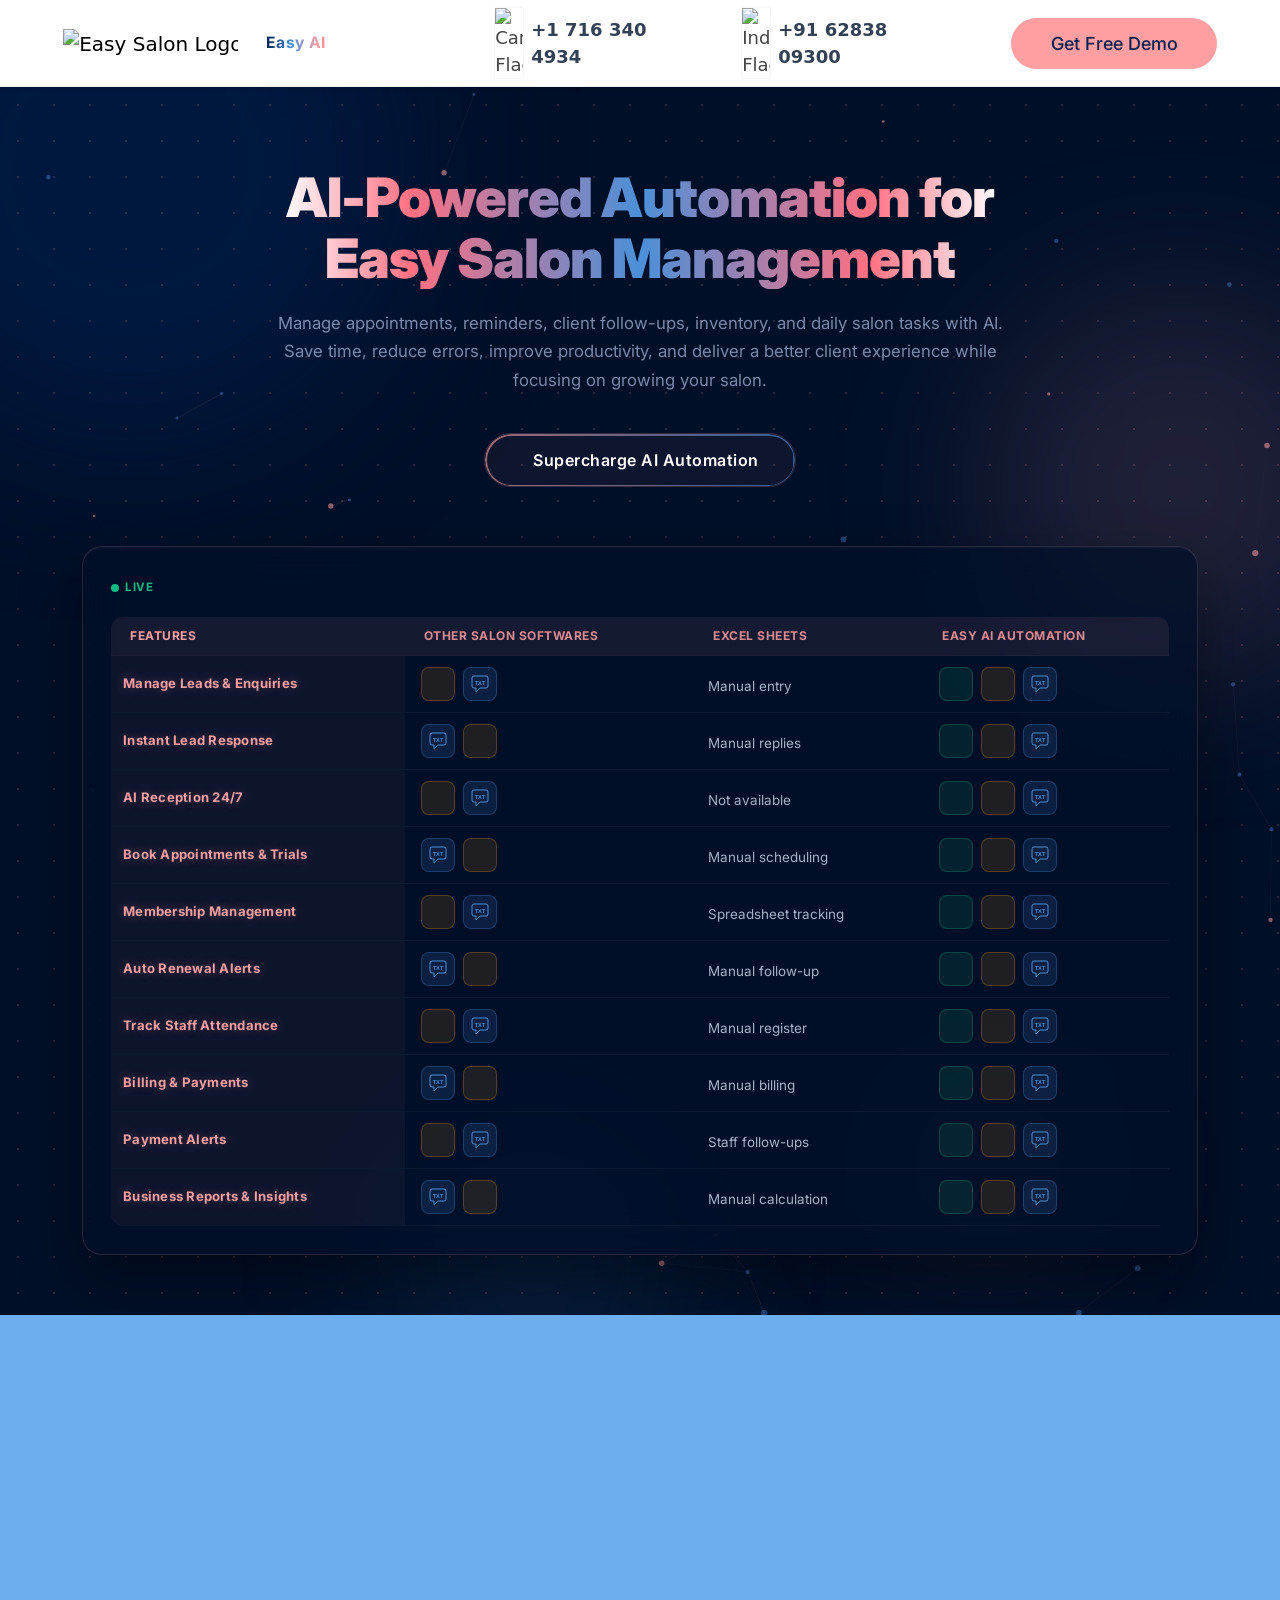
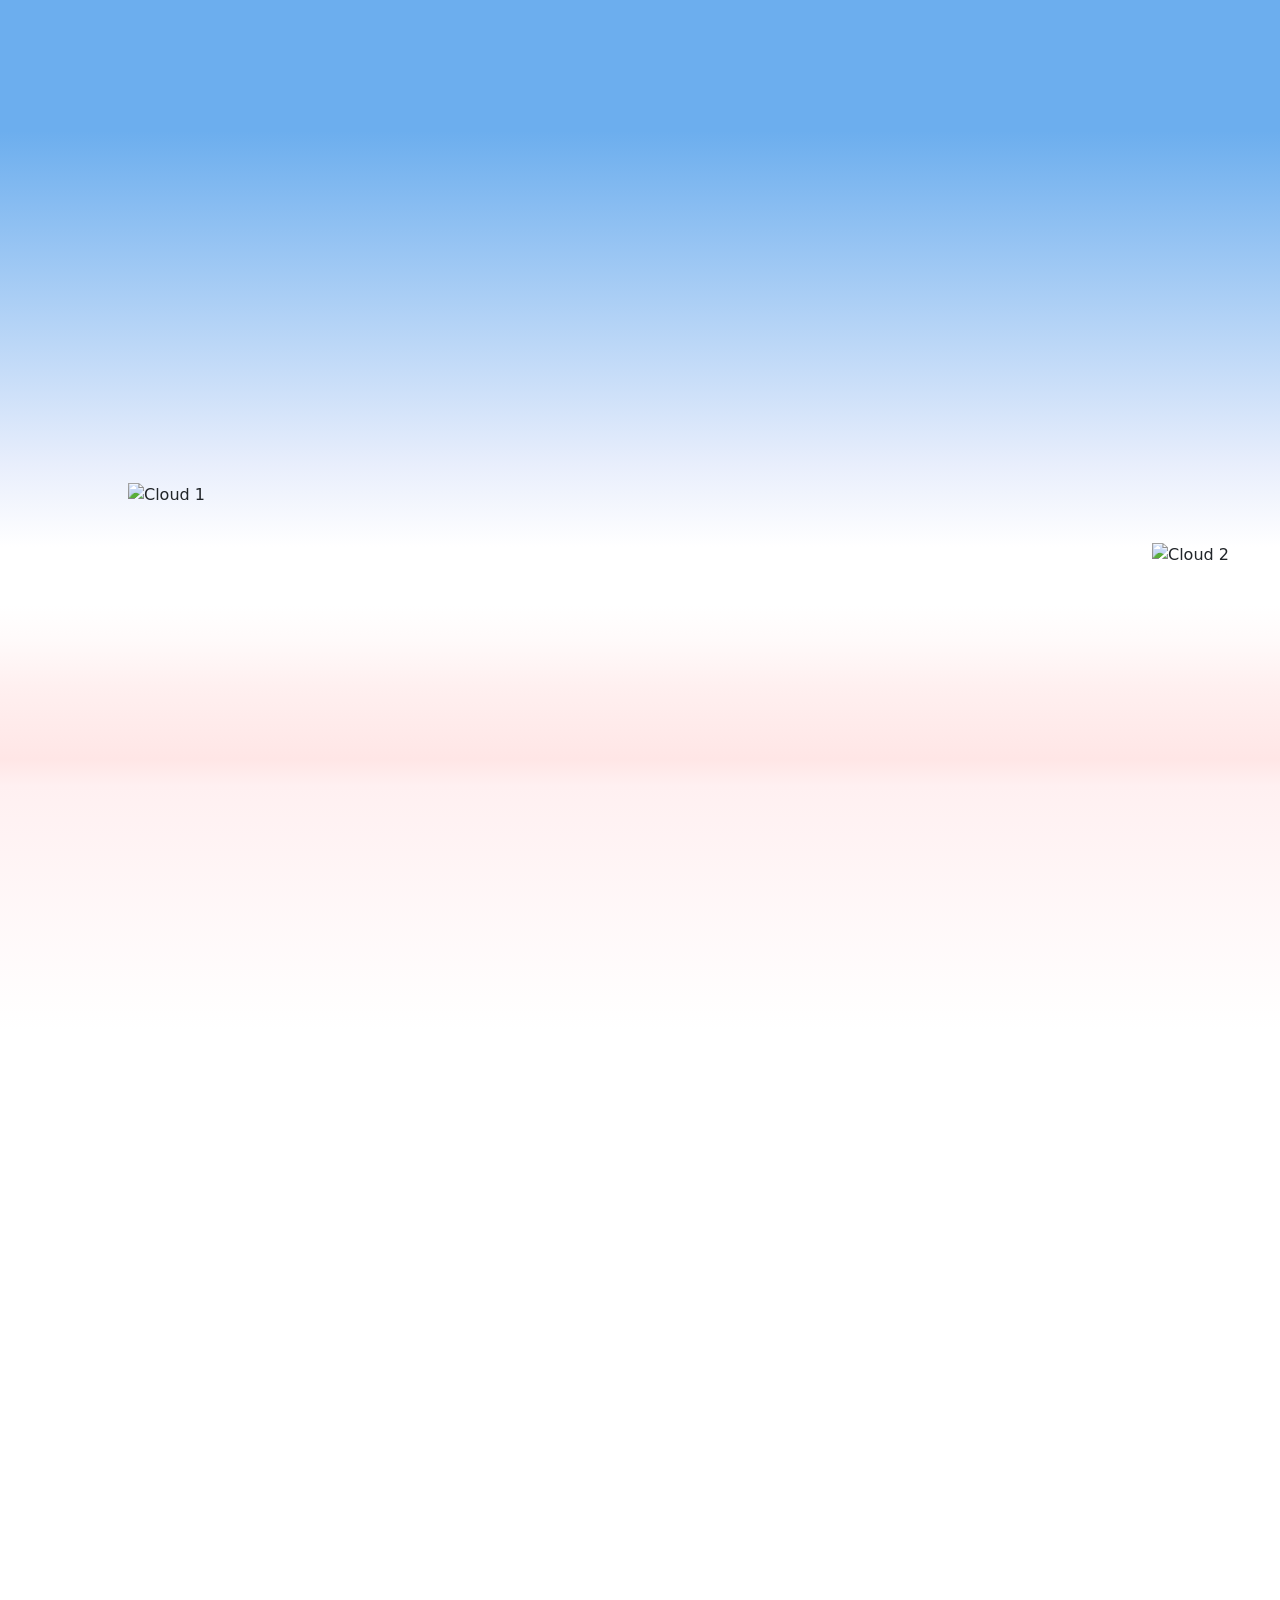
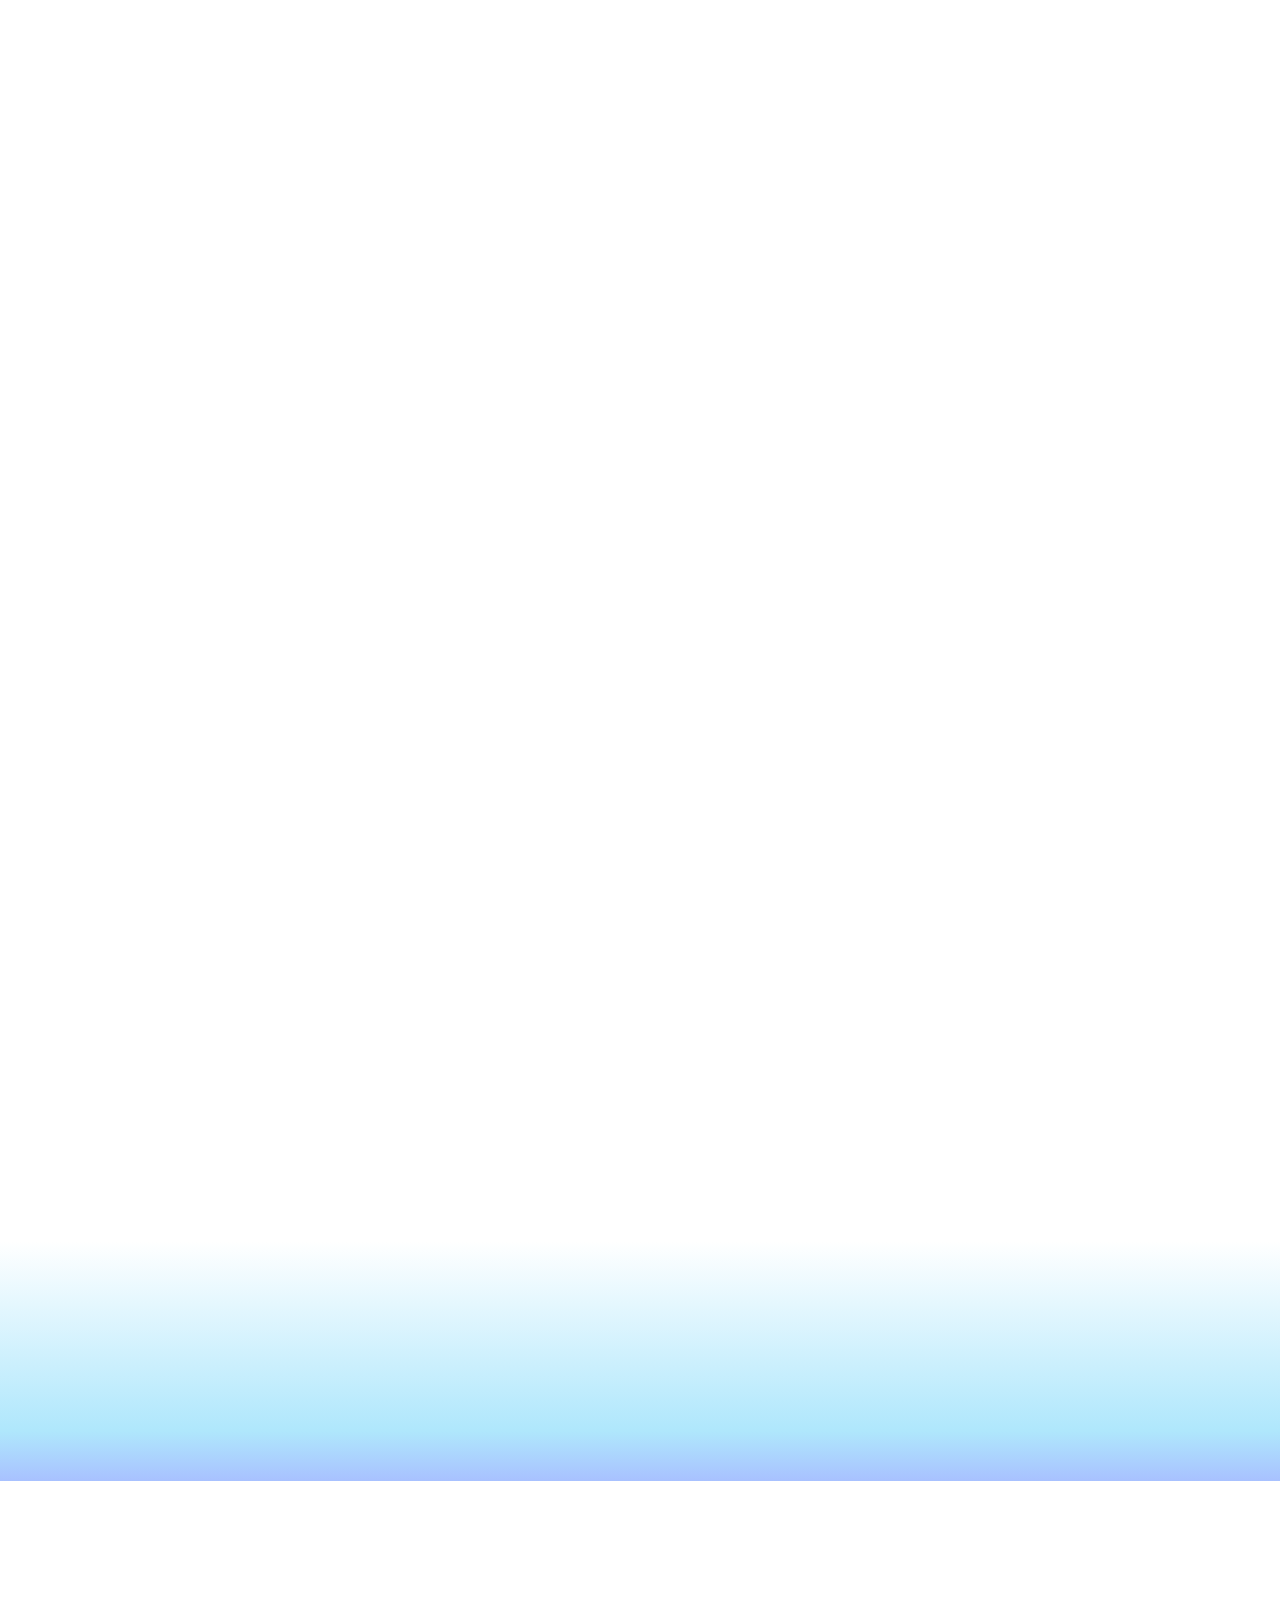
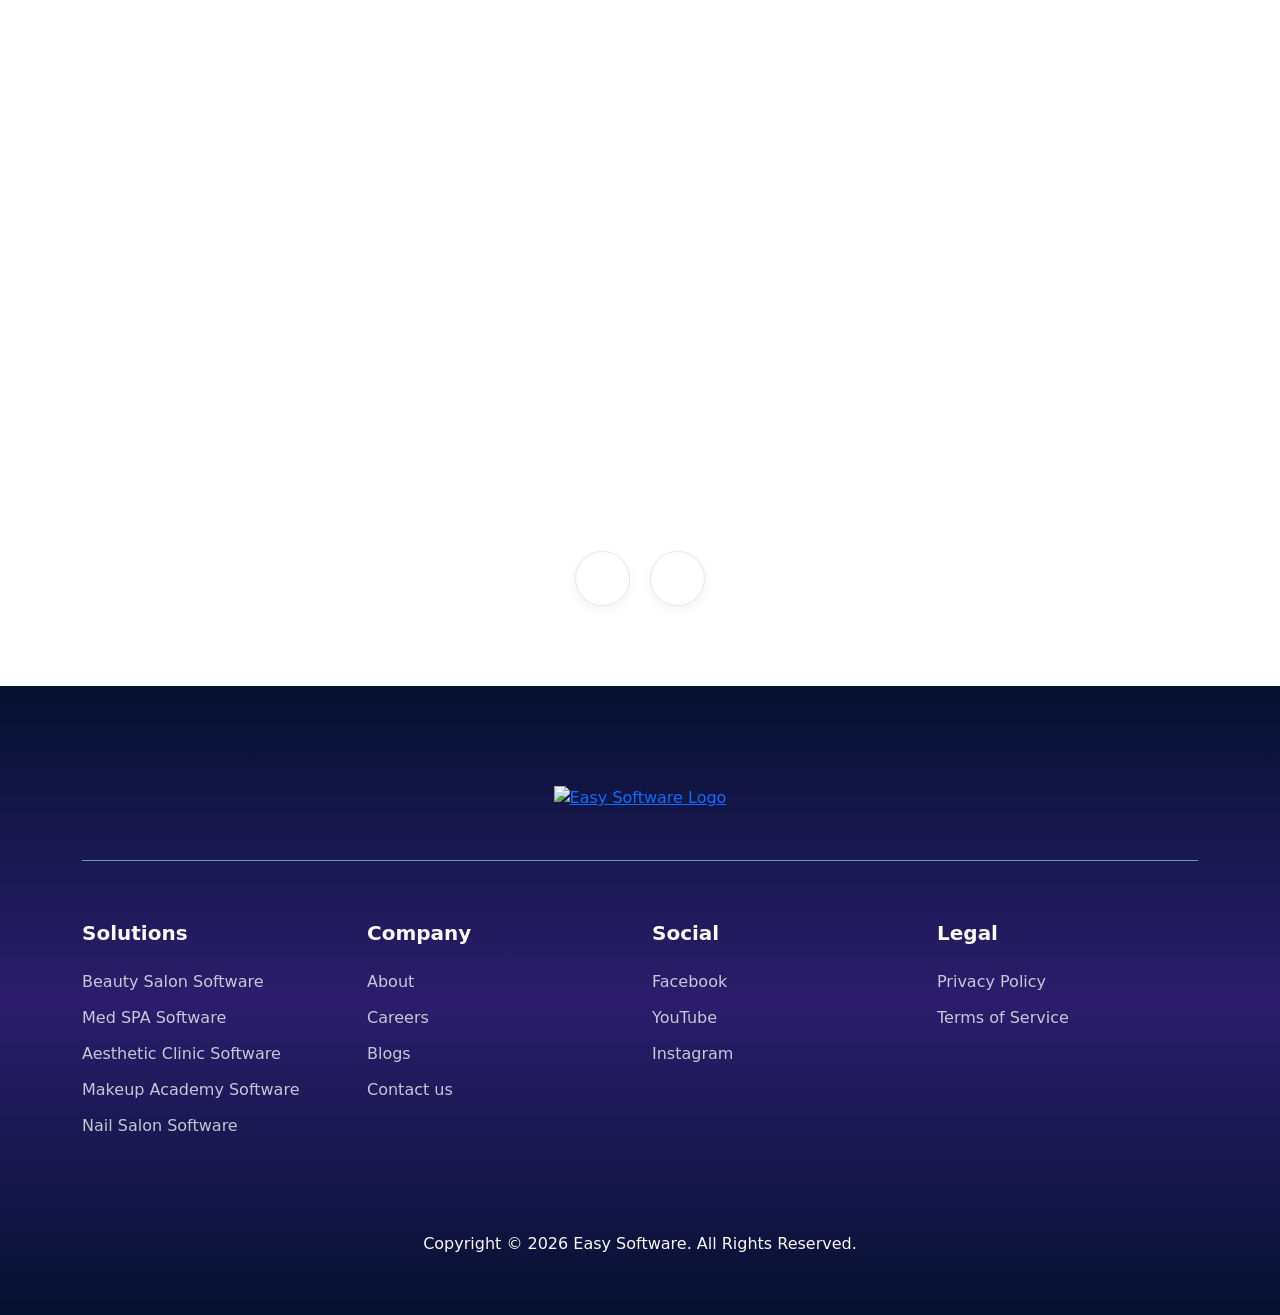
==== commit 75a61a3c: "one page content updated" ====
--- a/ai-automation.html
+++ b/ai-automation.html
@@ -10,7 +10,7 @@
         content="Billing & Stock management software for salons with FREE website integration for online appointments. Sell memberships, coupons, e-wallet, and run client referral programs.">
     <link rel="stylesheet" href="style/style.css">
     <link rel="stylesheet" href="style/media-queries.css">
-<link rel="stylesheet" href="style/easy-ai.css">
+    <link rel="stylesheet" href="style/easy-ai.css">
     <link href="https://cdn.jsdelivr.net/npm/bootstrap@5.0.2/dist/css/bootstrap.min.css" rel="stylesheet"
         integrity="sha384-EVSTQN3/azprG1Anm3QDgpJLIm9Nao0Yz1ztcQTwFspd3yD65VohhpuuCOmLASjC" crossorigin="anonymous">
     <link rel="stylesheet" href="https://cdnjs.cloudflare.com/ajax/libs/font-awesome/7.0.1/css/all.min.css"
@@ -24,7 +24,7 @@
 
 <body>
 
-   <nav class="navbar navbar-expand-lg navbar-light bg-white main-navbar shadow-sm navbar-container">
+     <nav class="navbar navbar-expand-lg navbar-light bg-white main-navbar shadow-sm navbar-container">
         <div class="container-fluid ">
             <a class="navbar-brand" href="index.html">
                 <img src="assets/logo.png" alt="Easy Salon Logo" class="logo-img">
@@ -53,8 +53,8 @@
                                 <span class="ai-sub-bullet"></span>
                                
                                 <span class="ai-sub-text">
-                                    <strong>Easy Automation</strong>
-                                    <span>Smart automated workflows</span>
+                                    <strong>Automation Evaluation</strong>
+                                    <span>Intelligent AI chatbot delivering 24/7 support and seamless query handling.</span>
                                 </span>
                             </a>
                             <div class="ai-dropdown-divider"></div>
@@ -62,8 +62,8 @@
                                 <span class="ai-sub-bullet"></span>
                                 
                                 <span class="ai-sub-text">
-                                    <strong>24/7 Service</strong>
-                                    <span>Always-on AI support</span>
+                                    <strong>Always-On AI Bot</strong>
+                                    <span>Revolutionizes salon management with effortless reminders and follow-ups.</span>
                                 </span>
                             </a>
                         </div>
@@ -126,8 +126,8 @@
                         <span class="ai-sub-bullet"></span>
                        
                         <span class="ai-sub-text">
-                            <strong>Easy Automation</strong>
-                            <span>Smart automated workflows</span>
+                            <strong>Automation Evaluation</strong>
+                            <span>Intelligent AI chatbot delivering 24/7 support and seamless query handling.</span>
                         </span>
                     </a>
                     <div class="ai-dropdown-divider"></div>
@@ -135,8 +135,8 @@
                         <span class="ai-sub-bullet"></span>
                         
                         <span class="ai-sub-text">
-                            <strong>24/7 Service</strong>
-                            <span>Always-on AI support</span>
+                            <strong>Always-On AI Bot</strong>
+                            <span>Revolutionizes salon management with effortless reminders and follow-ups.</span>
                         </span>
                     </a>
                 </div>
@@ -207,16 +207,16 @@
                             <span class="ai-sub-bullet"></span>
                            
                             <span class="ai-sub-text">
-                                <strong>Easy Automation</strong>
-                                <span>Smart automated workflows</span>
+                                <strong>Automation Evaluation</strong>
+                                <span>Intelligent AI chatbot delivering 24/7 support and seamless query handling.</span>
                             </span>
                         </a>
                         <a href="ai-service.html" class="mobile-ai-sub-item">
                             <span class="ai-sub-bullet"></span>
                            
                             <span class="ai-sub-text">
-                                <strong>24/7 Service</strong>
-                                <span>Always-on AI support</span>
+                                <strong>Always-On AI Bot</strong>
+                                <span>Revolutionizes salon management with effortless reminders and follow-ups.</span>
                             </span>
                         </a>
                     </div>
@@ -286,259 +286,571 @@
 
 
 
-<section class="easy-ai-section" id="easyAiSection">
-
-    <!-- ══════════════════════════════════
+    <section class="easy-ai-section" id="easyAiSection">
+
+        <!-- ══════════════════════════════════
          AI LOADER — 2-second reveal screen
     ══════════════════════════════════ -->
-    <div class="ai-page-loader" id="aiPageLoader">
-        <div class="ai-loader-circuit">
-            <!-- Animated SVG circuit lines -->
-            <svg class="circuit-svg" viewBox="0 0 800 400" preserveAspectRatio="xMidYMid slice">
-                <!-- Horizontal lines -->
-                <path class="c-path" d="M0 80 H260 Q280 80 280 100 V140 Q280 160 300 160 H800" stroke="#FF9FA1" fill="none" stroke-width="1.5"/>
-                <path class="c-path" d="M0 200 H120 Q140 200 140 220 V260 Q140 280 160 280 H800" stroke="#002253" fill="none" stroke-width="1.2"/>
-                <path class="c-path" d="M0 320 H380 Q400 320 400 300 V240 Q400 220 420 220 H800" stroke="#FF9FA1" fill="none" stroke-width="1"/>
-                <path class="c-path" d="M0 140 H500 Q520 140 520 120 V100 Q520 80 540 80 H800" stroke="#4a90d9" fill="none" stroke-width="1.2"/>
-                <path class="c-path" d="M0 360 H200 Q220 360 220 340 V300 Q220 280 240 280 H800" stroke="#FF9FA1" fill="none" stroke-width="0.8"/>
-                <!-- Vertical connections -->
-                <path class="c-path c-path--delay-1" d="M400 0 V160 Q400 180 380 180 H200 Q180 180 180 200 V400" stroke="#002253" fill="none" stroke-width="1"/>
-                <path class="c-path c-path--delay-2" d="M600 0 V80 Q600 100 620 100 H700 Q720 100 720 120 V400" stroke="#FF9FA1" fill="none" stroke-width="1.2"/>
-                <!-- Nodes (circles at junctions) -->
-                <circle class="c-node" cx="280" cy="140" r="5" fill="#FF9FA1"/>
-                <circle class="c-node" cx="140" cy="260" r="4" fill="#002253"/>
-                <circle class="c-node" cx="400" cy="220" r="5" fill="#FF9FA1"/>
-                <circle class="c-node" cx="540" cy="100" r="4" fill="#4a90d9"/>
-                <circle class="c-node" cx="600" cy="80"  r="5" fill="#FF9FA1"/>
-                <circle class="c-node" cx="400" cy="180" r="4" fill="#002253"/>
-                <circle class="c-node" cx="220" cy="340" r="3" fill="#FF9FA1"/>
-            </svg>
-        </div>
-
-        <!-- Central boot panel -->
-        <div class="ai-loader-panel">
-            <div class="ai-loader-icon">
-                <!-- Custom AI Neural Network SVG Icon -->
-                <svg class="ai-loader-svg-icon" viewBox="0 0 48 48" fill="none" xmlns="http://www.w3.org/2000/svg">
-                    <defs>
-                        <radialGradient id="aiCoreA" cx="50%" cy="50%" r="50%">
-                            <stop offset="0%"  stop-color="#ffffff" stop-opacity="0.95"/>
-                            <stop offset="45%" stop-color="#FF9FA1"/>
-                            <stop offset="100%" stop-color="#001838"/>
-                        </radialGradient>
-                        <radialGradient id="aiGlowA" cx="50%" cy="50%" r="50%">
-                            <stop offset="0%"  stop-color="#FF9FA1" stop-opacity="0.14"/>
-                            <stop offset="100%" stop-color="#FF9FA1" stop-opacity="0"/>
-                        </radialGradient>
-                    </defs>
-                    <!-- Ambient glow -->
-                    <circle cx="24" cy="24" r="23" fill="url(#aiGlowA)"/>
-                    <!-- Outer dashed ring (rotates CW via CSS) -->
-                    <circle class="svg-ring-outer" cx="24" cy="24" r="21"
-                        stroke="#FF9FA1" stroke-width="1" stroke-dasharray="4 2.5" stroke-opacity="0.65"/>
-                    <!-- Mid dashed ring (rotates CCW via CSS) -->
-                    <circle class="svg-ring-mid" cx="24" cy="24" r="14"
-                        stroke="#4a90d9" stroke-width="0.8" stroke-dasharray="2 3" stroke-opacity="0.5"/>
-                    <!-- 6 outer nodes (r=18 from centre) —  Top, TR, BR, Bot, BL, TL -->
-                    <g class="svg-nodes-outer">
-                        <circle cx="24"    cy="6"    r="2.5" fill="#FF9FA1" opacity="0.9"/>
-                        <circle cx="39.6"  cy="15"   r="2"   fill="#4a90d9" opacity="0.85"/>
-                        <circle cx="39.6"  cy="33"   r="2"   fill="#FF9FA1" opacity="0.75"/>
-                        <circle cx="24"    cy="42"   r="2.5" fill="#4a90d9" opacity="0.9"/>
-                        <circle cx="8.4"   cy="33"   r="2"   fill="#FF9FA1" opacity="0.75"/>
-                        <circle cx="8.4"   cy="15"   r="2"   fill="#4a90d9" opacity="0.85"/>
-                    </g>
-                    <!-- Lines outer node → inner node -->
-                    <line x1="24"   y1="8.5"  x2="24"   y2="13"   stroke="rgba(255,159,161,.5)" stroke-width="1"/>
-                    <line x1="37.7" y1="16.1" x2="33.5" y2="18.5" stroke="rgba(74,144,217,.5)" stroke-width="1"/>
-                    <line x1="37.7" y1="31.9" x2="33.5" y2="29.5" stroke="rgba(255,159,161,.45)" stroke-width="1"/>
-                    <line x1="24"   y1="39.5" x2="24"   y2="35"   stroke="rgba(74,144,217,.5)" stroke-width="1"/>
-                    <line x1="10.3" y1="31.9" x2="14.5" y2="29.5" stroke="rgba(255,159,161,.45)" stroke-width="1"/>
-                    <line x1="10.3" y1="16.1" x2="14.5" y2="18.5" stroke="rgba(74,144,217,.5)" stroke-width="1"/>
-                    <!-- Inner hexagon nodes (r=11 from centre) -->
-                    <circle cx="24"   cy="13"   r="1.8" fill="rgba(255,159,161,.75)"/>
-                    <circle cx="33.5" cy="18.5" r="1.8" fill="rgba(74,144,217,.7)"/>
-                    <circle cx="33.5" cy="29.5" r="1.8" fill="rgba(255,159,161,.7)"/>
-                    <circle cx="24"   cy="35"   r="1.8" fill="rgba(74,144,217,.75)"/>
-                    <circle cx="14.5" cy="29.5" r="1.8" fill="rgba(255,159,161,.7)"/>
-                    <circle cx="14.5" cy="18.5" r="1.8" fill="rgba(74,144,217,.7)"/>
-                    <!-- Inner hex outline -->
-                    <polygon points="24,13 33.5,18.5 33.5,29.5 24,35 14.5,29.5 14.5,18.5"
-                        fill="rgba(255,159,161,.03)" stroke="rgba(255,159,161,.22)" stroke-width="0.8"/>
-                    <!-- Spokes from inner nodes to core edge -->
-                    <line x1="24"   y1="14.8" x2="24"   y2="18.5" stroke="rgba(255,159,161,.28)" stroke-width="0.8"/>
-                    <line x1="31.9" y1="19.3" x2="28.7" y2="21.2" stroke="rgba(74,144,217,.28)" stroke-width="0.8"/>
-                    <line x1="31.9" y1="28.7" x2="28.7" y2="26.8" stroke="rgba(255,159,161,.28)" stroke-width="0.8"/>
-                    <line x1="24"   y1="33.2" x2="24"   y2="29.5" stroke="rgba(74,144,217,.28)" stroke-width="0.8"/>
-                    <line x1="16.1" y1="28.7" x2="19.3" y2="26.8" stroke="rgba(255,159,161,.28)" stroke-width="0.8"/>
-                    <line x1="16.1" y1="19.3" x2="19.3" y2="21.2" stroke="rgba(74,144,217,.28)" stroke-width="0.8"/>
-                    <!-- Central glowing orb -->
-                    <circle cx="24" cy="24" r="6"   fill="url(#aiCoreA)"/>
-                    <circle cx="22" cy="22" r="1.8" fill="white" opacity="0.35"/>
+        <div class="ai-page-loader" id="aiPageLoader">
+            <div class="ai-loader-circuit">
+                <!-- Animated SVG circuit lines -->
+                <svg class="circuit-svg" viewBox="0 0 800 400" preserveAspectRatio="xMidYMid slice">
+                    <!-- Horizontal lines -->
+                    <path class="c-path" d="M0 80 H260 Q280 80 280 100 V140 Q280 160 300 160 H800" stroke="#FF9FA1"
+                        fill="none" stroke-width="1.5" />
+                    <path class="c-path" d="M0 200 H120 Q140 200 140 220 V260 Q140 280 160 280 H800" stroke="#002253"
+                        fill="none" stroke-width="1.2" />
+                    <path class="c-path" d="M0 320 H380 Q400 320 400 300 V240 Q400 220 420 220 H800" stroke="#FF9FA1"
+                        fill="none" stroke-width="1" />
+                    <path class="c-path" d="M0 140 H500 Q520 140 520 120 V100 Q520 80 540 80 H800" stroke="#4a90d9"
+                        fill="none" stroke-width="1.2" />
+                    <path class="c-path" d="M0 360 H200 Q220 360 220 340 V300 Q220 280 240 280 H800" stroke="#FF9FA1"
+                        fill="none" stroke-width="0.8" />
+                    <!-- Vertical connections -->
+                    <path class="c-path c-path--delay-1" d="M400 0 V160 Q400 180 380 180 H200 Q180 180 180 200 V400"
+                        stroke="#002253" fill="none" stroke-width="1" />
+                    <path class="c-path c-path--delay-2" d="M600 0 V80 Q600 100 620 100 H700 Q720 100 720 120 V400"
+                        stroke="#FF9FA1" fill="none" stroke-width="1.2" />
+                    <!-- Nodes (circles at junctions) -->
+                    <circle class="c-node" cx="280" cy="140" r="5" fill="#FF9FA1" />
+                    <circle class="c-node" cx="140" cy="260" r="4" fill="#002253" />
+                    <circle class="c-node" cx="400" cy="220" r="5" fill="#FF9FA1" />
+                    <circle class="c-node" cx="540" cy="100" r="4" fill="#4a90d9" />
+                    <circle class="c-node" cx="600" cy="80" r="5" fill="#FF9FA1" />
+                    <circle class="c-node" cx="400" cy="180" r="4" fill="#002253" />
+                    <circle class="c-node" cx="220" cy="340" r="3" fill="#FF9FA1" />
                 </svg>
             </div>
-            <div class="ai-loader-brand">
-                <span class="ai-loader-easy">EASY</span>
-                <span class="ai-loader-ai-text">AI</span>
-            </div>
-            <p class="ai-loader-status" id="aiLoaderStatus">Initialising neural engine…</p>
-            <div class="ai-loader-bar-wrap">
-                <div class="ai-loader-bar" id="aiLoaderBar"></div>
-            </div>
-            <p class="ai-loader-pct" id="aiLoaderPct">0%</p>
-        </div>
-
-        <!-- Corner bracket decorations -->
-        <span class="ai-corner ai-corner--tl"></span>
-        <span class="ai-corner ai-corner--tr"></span>
-        <span class="ai-corner ai-corner--bl"></span>
-        <span class="ai-corner ai-corner--br"></span>
-    </div>
-
-    <!-- ══════════════════════════════════
+
+            <!-- Central boot panel -->
+            <div class="ai-loader-panel">
+                <div class="ai-loader-icon">
+                    <!-- Custom AI Neural Network SVG Icon -->
+                    <svg class="ai-loader-svg-icon" viewBox="0 0 48 48" fill="none" xmlns="http://www.w3.org/2000/svg">
+                        <defs>
+                            <radialGradient id="aiCoreA" cx="50%" cy="50%" r="50%">
+                                <stop offset="0%" stop-color="#ffffff" stop-opacity="0.95" />
+                                <stop offset="45%" stop-color="#FF9FA1" />
+                                <stop offset="100%" stop-color="#001838" />
+                            </radialGradient>
+                            <radialGradient id="aiGlowA" cx="50%" cy="50%" r="50%">
+                                <stop offset="0%" stop-color="#FF9FA1" stop-opacity="0.14" />
+                                <stop offset="100%" stop-color="#FF9FA1" stop-opacity="0" />
+                            </radialGradient>
+                        </defs>
+                        <!-- Ambient glow -->
+                        <circle cx="24" cy="24" r="23" fill="url(#aiGlowA)" />
+                        <!-- Outer dashed ring (rotates CW via CSS) -->
+                        <circle class="svg-ring-outer" cx="24" cy="24" r="21" stroke="#FF9FA1" stroke-width="1"
+                            stroke-dasharray="4 2.5" stroke-opacity="0.65" />
+                        <!-- Mid dashed ring (rotates CCW via CSS) -->
+                        <circle class="svg-ring-mid" cx="24" cy="24" r="14" stroke="#4a90d9" stroke-width="0.8"
+                            stroke-dasharray="2 3" stroke-opacity="0.5" />
+                        <!-- 6 outer nodes (r=18 from centre) —  Top, TR, BR, Bot, BL, TL -->
+                        <g class="svg-nodes-outer">
+                            <circle cx="24" cy="6" r="2.5" fill="#FF9FA1" opacity="0.9" />
+                            <circle cx="39.6" cy="15" r="2" fill="#4a90d9" opacity="0.85" />
+                            <circle cx="39.6" cy="33" r="2" fill="#FF9FA1" opacity="0.75" />
+                            <circle cx="24" cy="42" r="2.5" fill="#4a90d9" opacity="0.9" />
+                            <circle cx="8.4" cy="33" r="2" fill="#FF9FA1" opacity="0.75" />
+                            <circle cx="8.4" cy="15" r="2" fill="#4a90d9" opacity="0.85" />
+                        </g>
+                        <!-- Lines outer node → inner node -->
+                        <line x1="24" y1="8.5" x2="24" y2="13" stroke="rgba(255,159,161,.5)" stroke-width="1" />
+                        <line x1="37.7" y1="16.1" x2="33.5" y2="18.5" stroke="rgba(74,144,217,.5)" stroke-width="1" />
+                        <line x1="37.7" y1="31.9" x2="33.5" y2="29.5" stroke="rgba(255,159,161,.45)" stroke-width="1" />
+                        <line x1="24" y1="39.5" x2="24" y2="35" stroke="rgba(74,144,217,.5)" stroke-width="1" />
+                        <line x1="10.3" y1="31.9" x2="14.5" y2="29.5" stroke="rgba(255,159,161,.45)" stroke-width="1" />
+                        <line x1="10.3" y1="16.1" x2="14.5" y2="18.5" stroke="rgba(74,144,217,.5)" stroke-width="1" />
+                        <!-- Inner hexagon nodes (r=11 from centre) -->
+                        <circle cx="24" cy="13" r="1.8" fill="rgba(255,159,161,.75)" />
+                        <circle cx="33.5" cy="18.5" r="1.8" fill="rgba(74,144,217,.7)" />
+                        <circle cx="33.5" cy="29.5" r="1.8" fill="rgba(255,159,161,.7)" />
+                        <circle cx="24" cy="35" r="1.8" fill="rgba(74,144,217,.75)" />
+                        <circle cx="14.5" cy="29.5" r="1.8" fill="rgba(255,159,161,.7)" />
+                        <circle cx="14.5" cy="18.5" r="1.8" fill="rgba(74,144,217,.7)" />
+                        <!-- Inner hex outline -->
+                        <polygon points="24,13 33.5,18.5 33.5,29.5 24,35 14.5,29.5 14.5,18.5"
+                            fill="rgba(255,159,161,.03)" stroke="rgba(255,159,161,.22)" stroke-width="0.8" />
+                        <!-- Spokes from inner nodes to core edge -->
+                        <line x1="24" y1="14.8" x2="24" y2="18.5" stroke="rgba(255,159,161,.28)" stroke-width="0.8" />
+                        <line x1="31.9" y1="19.3" x2="28.7" y2="21.2" stroke="rgba(74,144,217,.28)"
+                            stroke-width="0.8" />
+                        <line x1="31.9" y1="28.7" x2="28.7" y2="26.8" stroke="rgba(255,159,161,.28)"
+                            stroke-width="0.8" />
+                        <line x1="24" y1="33.2" x2="24" y2="29.5" stroke="rgba(74,144,217,.28)" stroke-width="0.8" />
+                        <line x1="16.1" y1="28.7" x2="19.3" y2="26.8" stroke="rgba(255,159,161,.28)"
+                            stroke-width="0.8" />
+                        <line x1="16.1" y1="19.3" x2="19.3" y2="21.2" stroke="rgba(74,144,217,.28)"
+                            stroke-width="0.8" />
+                        <!-- Central glowing orb -->
+                        <circle cx="24" cy="24" r="6" fill="url(#aiCoreA)" />
+                        <circle cx="22" cy="22" r="1.8" fill="white" opacity="0.35" />
+                    </svg>
+                </div>
+                <div class="ai-loader-brand">
+                    <span class="ai-loader-easy">EASY</span>
+                    <span class="ai-loader-ai-text">AI</span>
+                </div>
+                <p class="ai-loader-status" id="aiLoaderStatus">Initialising neural engine…</p>
+                <div class="ai-loader-bar-wrap">
+                    <div class="ai-loader-bar" id="aiLoaderBar"></div>
+                </div>
+                <p class="ai-loader-pct" id="aiLoaderPct">0%</p>
+            </div>
+
+            <!-- Corner bracket decorations -->
+            <span class="ai-corner ai-corner--tl"></span>
+            <span class="ai-corner ai-corner--tr"></span>
+            <span class="ai-corner ai-corner--bl"></span>
+            <span class="ai-corner ai-corner--br"></span>
+        </div>
+
+        <!-- ══════════════════════════════════
          ANIMATED BACKGROUND
     ══════════════════════════════════ -->
-    <div class="ai-hero-bg">
-        <!-- Floating orbs -->
-        <div class="ai-orb ai-orb--1"></div>
-        <div class="ai-orb ai-orb--2"></div>
-        <div class="ai-orb ai-orb--3"></div>
-        <div class="ai-orb ai-orb--4"></div>
-        <!-- Dot grid overlay -->
-        <div class="ai-dot-grid"></div>
-        <!-- Animated diagonal streaks -->
-        <div class="ai-streak ai-streak--1"></div>
-        <div class="ai-streak ai-streak--2"></div>
-        <div class="ai-streak ai-streak--3"></div>
-        <!-- Floating particles (JS-generated) -->
-        <canvas class="ai-particle-canvas" id="aiCanvas"></canvas>
-    </div>
-
-    <!-- ══════════════════════════════════
+        <div class="ai-hero-bg">
+            <!-- Floating orbs -->
+            <div class="ai-orb ai-orb--1"></div>
+            <div class="ai-orb ai-orb--2"></div>
+            <div class="ai-orb ai-orb--3"></div>
+            <div class="ai-orb ai-orb--4"></div>
+            <!-- Dot grid overlay -->
+            <div class="ai-dot-grid"></div>
+            <!-- Animated diagonal streaks -->
+            <div class="ai-streak ai-streak--1"></div>
+            <div class="ai-streak ai-streak--2"></div>
+            <div class="ai-streak ai-streak--3"></div>
+            <!-- Floating particles (JS-generated) -->
+            <canvas class="ai-particle-canvas" id="aiCanvas"></canvas>
+        </div>
+
+        <!-- ══════════════════════════════════
          HERO CONTENT (hidden until loader done)
     ══════════════════════════════════ -->
-    <div class="ai-hero-content" id="aiHeroContent">
-        <div class="container">
-
-            <!-- Title block -->
-            <div class="ai-hero-title-block">
-                
-                <h1 class="ai-hero-heading">
-                    Smart Automation<br>
-                    <span class="ai-heading-accent">Appointment Dashboard</span>
-                </h1>
-                <p class="ai-hero-desc">
-                    Our AI engine analyses real-time salon data — tracking bookings, client behaviour, service trends,
-                    and staff performance — so you can focus on what matters most: delivering  experiences.
-                </p>
-                <div class="ai-btn-wrap">
-                    <button class="ai-explore-btn" data-bs-toggle="modal" data-bs-target="#ModalTogglesix">
-                        <span class="btn-glow"></span>
-                        <span class="btn-content">
-                            <i class="fa-solid fa-wand-magic-sparkles"></i>
-                            Explore AI Demo
-                        </span>
-                        <span class="btn-border"></span>
-                    </button>
-                </div>
-            </div>
-
-            <!-- Table block -->
-            <div class="ai-table-section">
-                <div class="ai-table-header">
-                    <div class="ai-table-right">
-                        <span class="ai-live-dot"></span>
-                        <span class="ai-live-label">Live</span>
-                    </div>
-                </div>
-
-                <!-- Horizontal scroll ONLY on table -->
-                <div class="ai-table-scroll-wrap">
-                    <table class="ai-data-table col1-highlight" id="aiDataTable">
-                        <thead>
-                            <tr>
-                                <th><i class="fa-solid fa-user-circle"></i> Client Name</th>
-                                <th><i class="fa-solid fa-scissors"></i> Service</th>
-                                <th><i class="fa-solid fa-calendar-alt"></i> Appointment</th>
-                                <th><i class="fa-solid fa-circle-dot"></i> Status</th>
-                            </tr>
-                        </thead>
-                        <tbody>
-                            <tr class="ai-row">
-                                <td><span class="ai-client-avatar" style="--av:#FF9FA1">P</span>Priya Sharma</td>
-                                <td>Hair Colour + Blow-Dry</td>
-                                <td>12 Mar 2026 · 10:00 AM</td>
-                                <td><span class="ai-status ai-status--confirmed">Confirmed</span></td>
-                            </tr>
-                            <tr class="ai-row">
-                                <td><span class="ai-client-avatar" style="--av:#4a90d9">R</span>Rajesh Patel</td>
-                                <td>Beard Trim + Facial</td>
-                                <td>12 Mar 2026 · 11:30 AM</td>
-                                <td><span class="ai-status ai-status--pending">Pending</span></td>
-                            </tr>
-                            <tr class="ai-row">
-                                <td><span class="ai-client-avatar" style="--av:#a855f7">A</span>Anjali Verma</td>
-                                <td>Keratin Treatment</td>
-                                <td>12 Mar 2026 · 12:00 PM</td>
-                                <td><span class="ai-status ai-status--confirmed">Confirmed</span></td>
-                            </tr>
-                            <tr class="ai-row">
-                                <td><span class="ai-client-avatar" style="--av:#10b981">M</span>Mohammed Raza</td>
-                                <td>Waxing Full Body</td>
-                                <td>12 Mar 2026 · 01:00 PM</td>
-                                <td><span class="ai-status ai-status--inprogress">In Progress</span></td>
-                            </tr>
-                            <tr class="ai-row">
-                                <td><span class="ai-client-avatar" style="--av:#f59e0b">S</span>Sneha Kapoor</td>
-                                <td>Manicure + Pedicure</td>
-                                <td>12 Mar 2026 · 02:00 PM</td>
-                                <td><span class="ai-status ai-status--confirmed">Confirmed</span></td>
-                            </tr>
-                            <tr class="ai-row">
-                                <td><span class="ai-client-avatar" style="--av:#ef4444">D</span>David Menon</td>
-                                <td>Head Massage + Steam</td>
-                                <td>12 Mar 2026 · 02:45 PM</td>
-                                <td><span class="ai-status ai-status--cancelled">Cancelled</span></td>
-                            </tr>
-                            <tr class="ai-row">
-                                <td><span class="ai-client-avatar" style="--av:#FF9FA1">N</span>Nisha Joshi</td>
-                                <td>Bridal Makeup Package</td>
-                                <td>12 Mar 2026 · 03:30 PM</td>
-                                <td><span class="ai-status ai-status--confirmed">Confirmed</span></td>
-                            </tr>
-                            <tr class="ai-row">
-                                <td><span class="ai-client-avatar" style="--av:#002253">K</span>Karan Malhotra</td>
-                                <td>Hair Cut + Styling</td>
-                                <td>12 Mar 2026 · 04:15 PM</td>
-                                <td><span class="ai-status ai-status--pending">Pending</span></td>
-                            </tr>
-                            <tr class="ai-row">
-                                <td><span class="ai-client-avatar" style="--av:#06b6d4">L</span>Leena Fernandes</td>
-                                <td>Anti-Ageing Facial</td>
-                                <td>12 Mar 2026 · 05:00 PM</td>
-                                <td><span class="ai-status ai-status--inprogress">In Progress</span></td>
-                            </tr>
-                            <tr class="ai-row">
-                                <td><span class="ai-client-avatar" style="--av:#e879f9">T</span>Tarun Singh</td>
-                                <td>Spa Day — Full Package</td>
-                                <td>12 Mar 2026 · 05:45 PM</td>
-                                <td><span class="ai-status ai-status--confirmed">Confirmed</span></td>
-                            </tr>
-                        </tbody>
-                    </table>
-                </div><!-- /ai-table-scroll-wrap -->
-            </div><!-- /ai-table-section -->
-
-        </div>
-    </div><!-- /ai-hero-content -->
-
-</section>
-
-
-
-
-
-
+        <div class="ai-hero-content" id="aiHeroContent">
+            <div class="container">
+
+                <!-- Title block -->
+                <div class="ai-hero-title-block">
+
+                    <h1 class="ai-hero-heading ai-title-gradient">
+                        AI-Powered Automation for<br>
+                        <span class="ai-heading-accent"> Easy Salon Management</span>
+                    </h1>
+                    <p class="ai-hero-desc">
+                       Manage appointments, reminders, client follow-ups, inventory, and daily salon tasks with AI. Save time, reduce errors, improve productivity, and deliver a better client experience while focusing on growing your salon.
+
+                    </p>
+                    <div class="ai-btn-wrap">
+                        <button class="ai-explore-btn" data-bs-toggle="modal" data-bs-target="#ModalTogglesix">
+                            <span class="btn-glow"></span>
+                            <span class="btn-content">
+                                <i class="fa-solid fa-wand-magic-sparkles"></i>
+                                Supercharge AI Automation
+                            </span>
+                            <span class="btn-border"></span>
+                        </button>
+                    </div>
+                </div>
+
+                <!-- Table block -->
+                <div class="ai-table-section">
+                    <div class="ai-table-header">
+                        <div class="ai-table-right">
+                            <span class="ai-live-dot"></span>
+                            <span class="ai-live-label">Live</span>
+                        </div>
+                    </div>
+
+                    <!-- Horizontal scroll ONLY on table -->
+                    <div class="ai-table-scroll-wrap">
+                        <table class="ai-data-table col1-highlight" id="aiDataTable">
+                            <thead>
+                                <tr>
+                                    <th><i class="fa-solid fa-user-circle"></i> Features</th>
+                                    <th><i class="fa-solid fa-scissors"></i> Other Salon Softwares</th>
+                                    <th><i class="fa-solid fa-calendar-alt"></i> Excel Sheets</th>
+                                    <th><i class="fa-solid fa-circle-dot"></i> Easy AI Automation</th>
+                                </tr>
+                            </thead>
+                            <tbody>
+                                <tr class="ai-row">
+                                    <td><span class="ai-client-avatar" style="--av:#FF9FA1">P</span>Manage Leads & Enquiries</td>
+                                    <td>
+                                        <span class="ai-status ai-status--pending"><i class="fa-solid fa-at"></i>
+                                    </span>
+ <span class="ai-status ai-status--inprogress"><svg width="24" height="24" viewBox="0 0 100 100" class="easy-ai-table-classname-tick"><path d="M20 10 L80 10 Q90 10 90 20 L90 60 Q90 70 80 70 L50 70 L30 90 L30 70 L20 70 Q10 70 10 60 L10 20 Q10 10 20 10" fill="none" stroke="currentColor" stroke-width="5"></path><text x="50" y="48" font-family="Arial, sans-serif" font-size="28" font-weight="bold" fill="currentColor" text-anchor="middle" dominant-baseline="middle">TXT</text></svg>
+ </span>
+
+</td>
+                                    <td><i class="fa-solid fa-x"></i>Manual entry</td>
+                                    <td><span class="ai-status ai-status--confirmed"><i class="fa-brands fa-whatsapp"></i>
+                                    </span>
+                                <span class="ai-status ai-status--pending"><i class="fa-solid fa-at"></i>
+                                    </span>
+ <span class="ai-status ai-status--inprogress"><svg width="24" height="24" viewBox="0 0 100 100" class="easy-ai-table-classname-tick"><path d="M20 10 L80 10 Q90 10 90 20 L90 60 Q90 70 80 70 L50 70 L30 90 L30 70 L20 70 Q10 70 10 60 L10 20 Q10 10 20 10" fill="none" stroke="currentColor" stroke-width="5"></path><text x="50" y="48" font-family="Arial, sans-serif" font-size="28" font-weight="bold" fill="currentColor" text-anchor="middle" dominant-baseline="middle">TXT</text></svg>
+                                    </span>
+
+                                </td>
+                                </tr>
+                                <tr class="ai-row">
+                                    <td><span class="ai-client-avatar" style="--av:#4a90d9">R</span>Instant Lead Response
+</td>
+                                    <td>
+                                         <span class="ai-status ai-status--inprogress"><svg width="24" height="24" viewBox="0 0 100 100" class="easy-ai-table-classname-tick"><path d="M20 10 L80 10 Q90 10 90 20 L90 60 Q90 70 80 70 L50 70 L30 90 L30 70 L20 70 Q10 70 10 60 L10 20 Q10 10 20 10" fill="none" stroke="currentColor" stroke-width="5"></path><text x="50" y="48" font-family="Arial, sans-serif" font-size="28" font-weight="bold" fill="currentColor" text-anchor="middle" dominant-baseline="middle">TXT</text></svg>
+ </span>
+                                        <span class="ai-status ai-status--pending"><i class="fa-solid fa-at"></i>
+                                    </span>
+
+</td>
+                                    <td><i class="fa-solid fa-x"></i> Manual replies
+</td>
+                                   <td><span class="ai-status ai-status--confirmed"><i class="fa-brands fa-whatsapp"></i>
+                                    </span>
+                                <span class="ai-status ai-status--pending"><i class="fa-solid fa-at"></i>
+                                    </span>
+ <span class="ai-status ai-status--inprogress"><svg width="24" height="24" viewBox="0 0 100 100" class="easy-ai-table-classname-tick"><path d="M20 10 L80 10 Q90 10 90 20 L90 60 Q90 70 80 70 L50 70 L30 90 L30 70 L20 70 Q10 70 10 60 L10 20 Q10 10 20 10" fill="none" stroke="currentColor" stroke-width="5"></path><text x="50" y="48" font-family="Arial, sans-serif" font-size="28" font-weight="bold" fill="currentColor" text-anchor="middle" dominant-baseline="middle">TXT</text></svg>
+                                    </span>
+
+                                </td>
+                                </tr>
+                                <tr class="ai-row">
+                                    <td><span class="ai-client-avatar" style="--av:#a855f7">A</span>AI Reception 24/7</td>
+                                    <td>
+                                        <span class="ai-status ai-status--pending"><i class="fa-solid fa-at"></i>
+                                    </span>
+ <span class="ai-status ai-status--inprogress"><svg width="24" height="24" viewBox="0 0 100 100" class="easy-ai-table-classname-tick"><path d="M20 10 L80 10 Q90 10 90 20 L90 60 Q90 70 80 70 L50 70 L30 90 L30 70 L20 70 Q10 70 10 60 L10 20 Q10 10 20 10" fill="none" stroke="currentColor" stroke-width="5"></path><text x="50" y="48" font-family="Arial, sans-serif" font-size="28" font-weight="bold" fill="currentColor" text-anchor="middle" dominant-baseline="middle">TXT</text></svg>
+ </span>
+</td>
+                                    <td><i class="fa-solid fa-x"></i>Not available</td>
+                                   <td><span class="ai-status ai-status--confirmed"><i class="fa-brands fa-whatsapp"></i>
+                                    </span>
+                                <span class="ai-status ai-status--pending"><i class="fa-solid fa-at"></i>
+                                    </span>
+ <span class="ai-status ai-status--inprogress"><svg width="24" height="24" viewBox="0 0 100 100" class="easy-ai-table-classname-tick"><path d="M20 10 L80 10 Q90 10 90 20 L90 60 Q90 70 80 70 L50 70 L30 90 L30 70 L20 70 Q10 70 10 60 L10 20 Q10 10 20 10" fill="none" stroke="currentColor" stroke-width="5"></path><text x="50" y="48" font-family="Arial, sans-serif" font-size="28" font-weight="bold" fill="currentColor" text-anchor="middle" dominant-baseline="middle">TXT</text></svg>
+                                    </span>
+
+                                </td>
+                                </tr>
+                                <tr class="ai-row">
+                                    <td><span class="ai-client-avatar" style="--av:#10b981">M</span>Book Appointments & Trials</td>
+                                    <td>
+                                         <span class="ai-status ai-status--inprogress"><svg width="24" height="24" viewBox="0 0 100 100" class="easy-ai-table-classname-tick"><path d="M20 10 L80 10 Q90 10 90 20 L90 60 Q90 70 80 70 L50 70 L30 90 L30 70 L20 70 Q10 70 10 60 L10 20 Q10 10 20 10" fill="none" stroke="currentColor" stroke-width="5"></path><text x="50" y="48" font-family="Arial, sans-serif" font-size="28" font-weight="bold" fill="currentColor" text-anchor="middle" dominant-baseline="middle">TXT</text></svg>
+ </span>
+                                        <span class="ai-status ai-status--pending"><i class="fa-solid fa-at"></i>
+                                    </span>
+
+</td>
+                                    <td><i class="fa-solid fa-x"></i>Manual scheduling</td>
+                                    <td><span class="ai-status ai-status--confirmed"><i class="fa-brands fa-whatsapp"></i>
+                                    </span>
+                                <span class="ai-status ai-status--pending"><i class="fa-solid fa-at"></i>
+                                    </span>
+ <span class="ai-status ai-status--inprogress"><svg width="24" height="24" viewBox="0 0 100 100" class="easy-ai-table-classname-tick"><path d="M20 10 L80 10 Q90 10 90 20 L90 60 Q90 70 80 70 L50 70 L30 90 L30 70 L20 70 Q10 70 10 60 L10 20 Q10 10 20 10" fill="none" stroke="currentColor" stroke-width="5"></path><text x="50" y="48" font-family="Arial, sans-serif" font-size="28" font-weight="bold" fill="currentColor" text-anchor="middle" dominant-baseline="middle">TXT</text></svg>
+                                    </span>
+
+                                </td>
+                                </tr>
+                                <tr class="ai-row">
+                                    <td><span class="ai-client-avatar" style="--av:#f59e0b">S</span>Membership Management
+</td>
+                                    <td><span class="ai-status ai-status--pending"><i class="fa-solid fa-at"></i>
+                                    </span>
+ <span class="ai-status ai-status--inprogress"><svg width="24" height="24" viewBox="0 0 100 100" class="easy-ai-table-classname-tick"><path d="M20 10 L80 10 Q90 10 90 20 L90 60 Q90 70 80 70 L50 70 L30 90 L30 70 L20 70 Q10 70 10 60 L10 20 Q10 10 20 10" fill="none" stroke="currentColor" stroke-width="5"></path><text x="50" y="48" font-family="Arial, sans-serif" font-size="28" font-weight="bold" fill="currentColor" text-anchor="middle" dominant-baseline="middle">TXT</text></svg></span></td>
+                                    <td><i class="fa-solid fa-x"></i>Spreadsheet tracking</td>
+                                    <td><span class="ai-status ai-status--confirmed"><i class="fa-brands fa-whatsapp"></i>
+                                    </span>
+                                <span class="ai-status ai-status--pending"><i class="fa-solid fa-at"></i>
+                                    </span>
+ <span class="ai-status ai-status--inprogress"><svg width="24" height="24" viewBox="0 0 100 100" class="easy-ai-table-classname-tick"><path d="M20 10 L80 10 Q90 10 90 20 L90 60 Q90 70 80 70 L50 70 L30 90 L30 70 L20 70 Q10 70 10 60 L10 20 Q10 10 20 10" fill="none" stroke="currentColor" stroke-width="5"></path><text x="50" y="48" font-family="Arial, sans-serif" font-size="28" font-weight="bold" fill="currentColor" text-anchor="middle" dominant-baseline="middle">TXT</text></svg>
+                                    </span>
+
+                                </td>
+                                </tr>
+                                <tr class="ai-row">
+                                    <td><span class="ai-client-avatar" style="--av:#ef4444">D</span>Auto Renewal Alerts
+</td>
+                                    <td>
+                                         <span class="ai-status ai-status--inprogress"><svg width="24" height="24" viewBox="0 0 100 100" class="easy-ai-table-classname-tick"><path d="M20 10 L80 10 Q90 10 90 20 L90 60 Q90 70 80 70 L50 70 L30 90 L30 70 L20 70 Q10 70 10 60 L10 20 Q10 10 20 10" fill="none" stroke="currentColor" stroke-width="5"></path><text x="50" y="48" font-family="Arial, sans-serif" font-size="28" font-weight="bold" fill="currentColor" text-anchor="middle" dominant-baseline="middle">TXT</text></svg>
+ </span>
+                                        <span class="ai-status ai-status--pending"><i class="fa-solid fa-at"></i>
+                                    </span>
+
+</td>
+                                    <td><i class="fa-solid fa-x"></i>Manual follow-up</td>
+                                    <td><span class="ai-status ai-status--confirmed"><i class="fa-brands fa-whatsapp"></i>
+                                    </span>
+                                <span class="ai-status ai-status--pending"><i class="fa-solid fa-at"></i>
+                                    </span>
+ <span class="ai-status ai-status--inprogress"><svg width="24" height="24" viewBox="0 0 100 100" class="easy-ai-table-classname-tick"><path d="M20 10 L80 10 Q90 10 90 20 L90 60 Q90 70 80 70 L50 70 L30 90 L30 70 L20 70 Q10 70 10 60 L10 20 Q10 10 20 10" fill="none" stroke="currentColor" stroke-width="5"></path><text x="50" y="48" font-family="Arial, sans-serif" font-size="28" font-weight="bold" fill="currentColor" text-anchor="middle" dominant-baseline="middle">TXT</text></svg>
+                                    </span>
+
+                                </td>
+                                </tr>
+                                <tr class="ai-row">
+                                    <td><span class="ai-client-avatar" style="--av:#FF9FA1">N</span>Track Staff Attendance
+</td>
+                                    <td><span class="ai-status ai-status--pending"><i class="fa-solid fa-at"></i>
+                                    </span>
+ <span class="ai-status ai-status--inprogress"><svg width="24" height="24" viewBox="0 0 100 100" class="easy-ai-table-classname-tick"><path d="M20 10 L80 10 Q90 10 90 20 L90 60 Q90 70 80 70 L50 70 L30 90 L30 70 L20 70 Q10 70 10 60 L10 20 Q10 10 20 10" fill="none" stroke="currentColor" stroke-width="5"></path><text x="50" y="48" font-family="Arial, sans-serif" font-size="28" font-weight="bold" fill="currentColor" text-anchor="middle" dominant-baseline="middle">TXT</text></svg>
+ </span>
+</td>
+                                    <td><i class="fa-solid fa-x"></i>Manual register</td>
+                                    <td><span class="ai-status ai-status--confirmed"><i class="fa-brands fa-whatsapp"></i>
+                                    </span>
+                                <span class="ai-status ai-status--pending"><i class="fa-solid fa-at"></i>
+                                    </span>
+ <span class="ai-status ai-status--inprogress"><svg width="24" height="24" viewBox="0 0 100 100" class="easy-ai-table-classname-tick"><path d="M20 10 L80 10 Q90 10 90 20 L90 60 Q90 70 80 70 L50 70 L30 90 L30 70 L20 70 Q10 70 10 60 L10 20 Q10 10 20 10" fill="none" stroke="currentColor" stroke-width="5"></path><text x="50" y="48" font-family="Arial, sans-serif" font-size="28" font-weight="bold" fill="currentColor" text-anchor="middle" dominant-baseline="middle">TXT</text></svg>
+                                    </span>
+
+                                </td>
+                                </tr>
+                                <tr class="ai-row">
+                                    <td><span class="ai-client-avatar" style="--av:#002253">K</span>Billing & Payments 
+</td>
+                                    <td>
+                                         <span class="ai-status ai-status--inprogress"><svg width="24" height="24" viewBox="0 0 100 100" class="easy-ai-table-classname-tick"><path d="M20 10 L80 10 Q90 10 90 20 L90 60 Q90 70 80 70 L50 70 L30 90 L30 70 L20 70 Q10 70 10 60 L10 20 Q10 10 20 10" fill="none" stroke="currentColor" stroke-width="5"></path><text x="50" y="48" font-family="Arial, sans-serif" font-size="28" font-weight="bold" fill="currentColor" text-anchor="middle" dominant-baseline="middle">TXT</text></svg>
+ </span>
+                                        <span class="ai-status ai-status--pending"><i class="fa-solid fa-at"></i>
+                                    </span>
+
+</td>
+                                    <td><i class="fa-solid fa-x"></i>Manual billing</td>
+                                    <td><span class="ai-status ai-status--confirmed"><i class="fa-brands fa-whatsapp"></i>
+                                    </span>
+                                <span class="ai-status ai-status--pending"><i class="fa-solid fa-at"></i>
+                                    </span>
+ <span class="ai-status ai-status--inprogress"><svg width="24" height="24" viewBox="0 0 100 100" class="easy-ai-table-classname-tick"><path d="M20 10 L80 10 Q90 10 90 20 L90 60 Q90 70 80 70 L50 70 L30 90 L30 70 L20 70 Q10 70 10 60 L10 20 Q10 10 20 10" fill="none" stroke="currentColor" stroke-width="5"></path><text x="50" y="48" font-family="Arial, sans-serif" font-size="28" font-weight="bold" fill="currentColor" text-anchor="middle" dominant-baseline="middle">TXT</text></svg>
+                                    </span>
+
+                                </td>
+                                </tr>
+                                <tr class="ai-row">
+                                    <td><span class="ai-client-avatar" style="--av:#06b6d4">L</span>Payment Alerts
+</td>
+                                    <td><span class="ai-status ai-status--pending"><i class="fa-solid fa-at"></i>
+                                    </span>
+ <span class="ai-status ai-status--inprogress"><svg width="24" height="24" viewBox="0 0 100 100" class="easy-ai-table-classname-tick"><path d="M20 10 L80 10 Q90 10 90 20 L90 60 Q90 70 80 70 L50 70 L30 90 L30 70 L20 70 Q10 70 10 60 L10 20 Q10 10 20 10" fill="none" stroke="currentColor" stroke-width="5"></path><text x="50" y="48" font-family="Arial, sans-serif" font-size="28" font-weight="bold" fill="currentColor" text-anchor="middle" dominant-baseline="middle">TXT</text></svg></span></td>
+                                    <td><i class="fa-solid fa-x"></i>Staff follow-ups</td>
+                                   <td><span class="ai-status ai-status--confirmed"><i class="fa-brands fa-whatsapp"></i>
+                                    </span>
+                                <span class="ai-status ai-status--pending"><i class="fa-solid fa-at"></i>
+                                    </span>
+ <span class="ai-status ai-status--inprogress"><svg width="24" height="24" viewBox="0 0 100 100" class="easy-ai-table-classname-tick"><path d="M20 10 L80 10 Q90 10 90 20 L90 60 Q90 70 80 70 L50 70 L30 90 L30 70 L20 70 Q10 70 10 60 L10 20 Q10 10 20 10" fill="none" stroke="currentColor" stroke-width="5"></path><text x="50" y="48" font-family="Arial, sans-serif" font-size="28" font-weight="bold" fill="currentColor" text-anchor="middle" dominant-baseline="middle">TXT</text></svg>
+                                    </span>
+
+                                </td>
+                                </tr>
+                                <tr class="ai-row">
+                                    <td><span class="ai-client-avatar" style="--av:#e879f9">T</span>Business Reports & Insights
+</td>
+                                    <td>
+                                         <span class="ai-status ai-status--inprogress"><svg width="24" height="24" viewBox="0 0 100 100" class="easy-ai-table-classname-tick"><path d="M20 10 L80 10 Q90 10 90 20 L90 60 Q90 70 80 70 L50 70 L30 90 L30 70 L20 70 Q10 70 10 60 L10 20 Q10 10 20 10" fill="none" stroke="currentColor" stroke-width="5"></path><text x="50" y="48" font-family="Arial, sans-serif" font-size="28" font-weight="bold" fill="currentColor" text-anchor="middle" dominant-baseline="middle">TXT</text></svg>
+ </span>
+                                        <span class="ai-status ai-status--pending"><i class="fa-solid fa-at"></i>
+                                    </span>
+
+</td>
+                                    <td><i class="fa-solid fa-x"></i>Manual calculation</td>
+                                    <td><span class="ai-status ai-status--confirmed"><i class="fa-brands fa-whatsapp"></i>
+                                    </span>
+                                <span class="ai-status ai-status--pending"><i class="fa-solid fa-at"></i>
+                                    </span>
+ <span class="ai-status ai-status--inprogress"><svg width="24" height="24" viewBox="0 0 100 100" class="easy-ai-table-classname-tick"><path d="M20 10 L80 10 Q90 10 90 20 L90 60 Q90 70 80 70 L50 70 L30 90 L30 70 L20 70 Q10 70 10 60 L10 20 Q10 10 20 10" fill="none" stroke="currentColor" stroke-width="5"></path><text x="50" y="48" font-family="Arial, sans-serif" font-size="28" font-weight="bold" fill="currentColor" text-anchor="middle" dominant-baseline="middle">TXT</text></svg>
+                                    </span>
+
+                                </td>
+                                </tr>
+                            </tbody>
+                        </table>
+                    </div><!-- /ai-table-scroll-wrap -->
+                </div><!-- /ai-table-section -->
+
+            </div>
+        </div><!-- /ai-hero-content -->
+
+    </section>
+
+
+
+
+
+    <section class="cloud-box-section">
+        <div class="cloud-box-top">
+            <div class="container feature-container">
+                <div class="row g-4">
+                    <div class="col-md-6 col-lg-6">
+                        <div class="feature-card ai-feature-card scroll-animate zoom-in">
+                            <h3 class="feature-title">Appointment</h3>
+                            <p class="feature-desc">
+
+                                Appointment Management enables convenient 24/7 bookings via WhatsApp, online, or
+                                in-store. Real-time sync, automated reminders, smart staff allocation reduce no-shows,
+                                improve customer satisfaction, streamline operations, while integrations with billing &
+                                CRM boost efficiency and revenue.
+
+                            </p>
+                            <span></span><span></span><span></span><span></span>
+                        </div>
+                    </div>
+                    <div class="col-md-6 col-lg-6">
+                        <div class="feature-card ai-feature-card scroll-animate zoom-in">
+                            <h3 class="feature-title">Instant Check-In</h3>
+                            <p class="feature-desc">Instant Check-In enables customers to check in quickly via QR codes
+                                or secure links, eliminating queues while reducing front-desk workload. With live
+                                updates, tamper-proof attendance tracking, plus seamless integration with appointments &
+                                billing, it enhances operational efficiency and elevates customer satisfaction.</p>
+                            <span></span><span></span><span></span><span></span>
+                        </div>
+                    </div>
+                    <div class="col-md-6 col-lg-6">
+                        <div class="feature-card ai-feature-card scroll-animate zoom-in">
+                            <h3 class="feature-title">Browse Our Offers & Gallery</h3>
+                            <p class="feature-desc">The Showcase feature lets businesses seamlessly showcase services,
+                                promotions & brand highlights through images or videos. Quickly update and share via
+                                WhatsApp or booking links to boost upselling, strengthen brand trust & maintain
+                                consistent promotions across branches, driving conversions.
+                            </p>
+                            <span></span><span></span><span></span><span></span>
+                        </div>
+                    </div>
+                    <div class="col-md-6 col-lg-6">
+                        <div class="feature-card ai-feature-card scroll-animate zoom-in">
+                            <h3 class="feature-title">Client Feedback Hub</h3>
+                            <p class="feature-desc">Client Feedback Hub automates effortless feedback collection via
+                                email, text, or WhatsApp, helping businesses build trust, showcase credibility & attract
+                                new clients. Centralised tracking enhances visibility, pinpoints areas of strength and
+                                weakness, safeguards reputation, promotes long-term growth & client loyalty.</p>
+                            <span></span><span></span><span></span><span></span>
+                        </div>
+                    </div>
+                </div>
+
+
+            </div>
+
+            <div class="clouds-overlay">
+                <img src="assets/cloud-1.png" class="cloud-asset cloud-1" alt="Cloud 1">
+                <img src="assets/cloud-2.png" class="cloud-asset cloud-2" alt="Cloud 2">
+                <img src="assets/cloud-1.png" class="cloud-asset cloud-3" alt="Cloud 3">
+                <img src="assets/cloud-1.png" class="cloud-asset cloud-1-loop" alt="Cloud 1">
+                <img src="assets/cloud-2.png" class="cloud-asset cloud-2-loop" alt="Cloud 2">
+                <img src="assets/cloud-1.png" class="cloud-asset cloud-3-loop" alt="Cloud 3">
+            </div>
+        </div>
+
+        <div class="ai-cloud-box-bottom">
+            <div class="growth-header-wrap scroll-animate fade-up">
+                <img src="assets/left-sparkle.png" class="marketing-sparkle sparkle-left" alt="sparkle sparkling">
+                <h2 class="growth-main-title">Unlock Business Growth with Effective Marketing Tools</h2>
+                <img src="assets/right-sparkle.png" class="marketing-sparkle sparkle-right" alt="sparkle sparkling">
+            </div>
+        </div>
+        </div>
+
+
+        <div class="marketing-white-bg">
+            <div class="container text-center">
+
+                <div class="marketing-features-rows">
+
+                    <div class="marketing-thread-line ai-thread-line">
+                        <div class="marketing-thread-progress"></div>
+                    </div>
+
+
+                    <div class="marketing-tick tick-start"><i class="bi bi-scissors"></i></div>
+
+
+                    <div class="marketing-row">
+                        <div class="marketing-img-col scroll-animate slide-left">
+
+                            <img src="assets/image-11.jpeg" alt="Marketing Feature 1" class="marketing-feature-img">
+
+                        </div>
+                        <div class="marketing-tick"><i class="fa-solid fa-spray-can-sparkles"></i></div>
+                        <div class="marketing-text-col scroll-animate drop-down">
+                            <h3 class="marketing-feature-title">Drive Growth with Smart Referral, Campaigns & Scheduling
+
+                            </h3>
+                            <div class="marketing-feature-content">
+
+
+                                <p><strong>Referral Rewards</strong> automates tracking & sharing, boosting loyalty,
+                                    leads, insights, and growth efficiently.</p>
+                                <p><strong>Text & Email Campaigns </strong> automate personalized messaging, boosting
+                                    bookings, reducing no-shows, and driving ROI.</p>
+                                <p><strong>Digital Appointment Scheduling</strong> enables 24/7 bookings with real-time
+                                    sync, reminders, and efficient staff management.</p>
+                                <p><strong>AI-Powered Customer Engagement</strong> unifies channels, automates
+                                    follow-ups, and converts customers efficiently.</p>
+                            </div>
+                        </div>
+                    </div>
+
+
+                    <div class="marketing-row row-reverse">
+                        <div class="marketing-img-col scroll-animate slide-right">
+                            <img src="assets/image-22.png" alt="Marketing Feature 2"
+                                class="marketing-feature-img has-shadow">
+                        </div>
+                        <div class="marketing-tick"><i class="fa-solid fa-spa"></i></div>
+                        <div class="marketing-text-col scroll-animate drop-down">
+                            <h3 class="marketing-feature-title">Strengthen Client Loyalty</h3>
+                            <div class="marketing-feature-content">
+                                <p><strong>Loyalty Reward Points
+                                    </strong> automate earning & redemption, driving repeat visits, higher spending, and
+                                    engagement.</p>
+                                <p><strong>Digital Wallet & Service Packages</strong> boost cash flow, automate
+                                    payments, reduce errors, and drive growth.</p>
+                                <p><strong>Automatic Service Alerts </strong> send personalized messages, reducing
+                                    no-shows & boosting repeat bookings and retention.</p>
+                                <p><strong>WhatsApp-Enabled Communication</strong> automates reminders, messaging,
+                                    campaigns & invoicing to boost bookings and engagement.</p>
+                            </div>
+                        </div>
+                    </div>
+
+
+                    <div class="marketing-row">
+                        <div class="marketing-img-col scroll-animate slide-left">
+                            <img src="assets/image-33.png" alt="Marketing Feature 3" class="marketing-feature-img">
+                        </div>
+                        <div class="marketing-tick"><i class="fa-solid fa-pump-soap"></i></div>
+                        <div class="marketing-text-col scroll-animate drop-down">
+                            <h3 class="marketing-feature-title">Smart Reports for Growth</h3>
+                            <div class="marketing-feature-content">
+                                <p><strong>Daily Insights</strong> deliver automated sales and performance updates for
+                                    faster, smarter decisions.
+                                </p>
+                                <p><strong>Service Performance Reports</strong> deliver real-time staff, revenue, and
+                                    productivity insight for smarter decisions.</p>
+                                <p><strong>20+ Visual Reports</strong> deliver real-time staff, revenue, and performance
+                                    insights for smarter management.</p>
+                                <p><strong>Recurring Payment Gateways</strong> automate renewals, reduce churn, and
+                                    ensure predictable multi-location revenue.</p>
+                            </div>
+                        </div>
+                    </div>
+
+                    <div class="marketing-tick tick-end"><i class="fa-solid fa-wand-magic-sparkles"></i></div>
+                </div>
+            </div>
+        </div>
+
+
+
+        <div class="bottom-gradient-cta">
+            <div class="container text-center">
+                <button class="btn-demo btn-try-final scroll-animate zoom-in" data-bs-toggle="modal"
+                    data-bs-target="#ModalTogglesix">
+                    Schedule a Live Demo
+                    <span></span><span></span><span></span><span></span>
+                </button>
+            </div>
+        </div>
+    </section>
 
 
 
@@ -586,7 +898,8 @@
                         <div class="review-author">
                             <div class="avatar-wrap">
                                 <img src="assets/avatar-1.avif" alt="User Avatar" class="author-avatar">
-                                <div class="avatar-badge"><img src="assets/left-sparkle.png" alt="left sparkle flowing"></div>
+                                <div class="avatar-badge"><img src="assets/left-sparkle.png" alt="left sparkle flowing">
+                                </div>
                             </div>
                             <div class="author-info">
                                 <h5 class="author-name">John william</h5>
@@ -602,7 +915,8 @@
                         <div class="review-author">
                             <div class="avatar-wrap">
                                 <img src="assets/avatar-2.avif" alt="User Avatar" class="author-avatar">
-                                <div class="avatar-badge"><img src="assets/left-sparkle.png" alt="left sparkle flowing"></div>
+                                <div class="avatar-badge"><img src="assets/left-sparkle.png" alt="left sparkle flowing">
+                                </div>
                             </div>
                             <div class="author-info">
                                 <h5 class="author-name">Matthew Johnson</h5>
@@ -617,7 +931,8 @@
                         <div class="review-author">
                             <div class="avatar-wrap">
                                 <img src="assets/avatar-3.avif" alt="User Avatar" class="author-avatar">
-                                <div class="avatar-badge"><img src="assets/left-sparkle.png" alt="left sparkle flowing"></div>
+                                <div class="avatar-badge"><img src="assets/left-sparkle.png" alt="left sparkle flowing">
+                                </div>
                             </div>
                             <div class="author-info">
                                 <h5 class="author-name">Christopher Martin</h5>
@@ -633,7 +948,8 @@
                         <div class="review-author">
                             <div class="avatar-wrap">
                                 <img src="assets/avatar-4.avif" alt="User Avatar" class="author-avatar">
-                                <div class="avatar-badge"><img src="assets/left-sparkle.png" alt="sparkle flowing"></div>
+                                <div class="avatar-badge"><img src="assets/left-sparkle.png" alt="sparkle flowing">
+                                </div>
                             </div>
                             <div class="author-info">
                                 <h5 class="author-name">Mary Grace</h5>
@@ -649,7 +965,8 @@
                         <div class="review-author">
                             <div class="avatar-wrap">
                                 <img src="assets/avatar-5.avif" alt="User Avatar" class="author-avatar">
-                                <div class="avatar-badge"><img src="assets/left-sparkle.png" alt="sparkle flowing"></div>
+                                <div class="avatar-badge"><img src="assets/left-sparkle.png" alt="sparkle flowing">
+                                </div>
                             </div>
                             <div class="author-info">
                                 <h5 class="author-name">Andrew Clarke</h5>
@@ -665,7 +982,8 @@
                         <div class="review-author">
                             <div class="avatar-wrap">
                                 <img src="assets/avatar-6.webp" alt="User Avatar" class="author-avatar">
-                                <div class="avatar-badge"><img src="assets/left-sparkle.png" alt="sparkle flowing"></div>
+                                <div class="avatar-badge"><img src="assets/left-sparkle.png" alt="sparkle flowing">
+                                </div>
                             </div>
                             <div class="author-info">
                                 <h5 class="author-name">Amit Verma</h5>
@@ -680,7 +998,8 @@
                         <div class="review-author">
                             <div class="avatar-wrap">
                                 <img src="assets/avatar-7.jpg" alt="User Avatar" class="author-avatar">
-                                <div class="avatar-badge"><img src="assets/left-sparkle.png" alt="sprakle flowing there"></div>
+                                <div class="avatar-badge"><img src="assets/left-sparkle.png"
+                                        alt="sprakle flowing there"></div>
                             </div>
                             <div class="author-info">
                                 <h5 class="author-name">David Anderson</h5>
--- a/style/easy-ai.css
+++ b/style/easy-ai.css
@@ -7,43 +7,94 @@
    SHARED KEYFRAMES
 ──────────────────────────────── */
 @keyframes sparkle-rotate {
-    0%   { transform: rotate(0deg) scale(1); }
-    25%  { transform: rotate(15deg) scale(1.15); }
-    50%  { transform: rotate(-10deg) scale(0.92); }
-    75%  { transform: rotate(20deg) scale(1.1); }
-    100% { transform: rotate(0deg) scale(1); }
+    0% {
+        transform: rotate(0deg) scale(1);
+    }
+
+    25% {
+        transform: rotate(15deg) scale(1.15);
+    }
+
+    50% {
+        transform: rotate(-10deg) scale(0.92);
+    }
+
+    75% {
+        transform: rotate(20deg) scale(1.1);
+    }
+
+    100% {
+        transform: rotate(0deg) scale(1);
+    }
 }
 
 @keyframes coral-pulse {
-    0%, 100% {
-        box-shadow: 0 0 0 0 rgba(255,159,161,0.0),
-                    0 0 10px 2px rgba(255,159,161,0.35);
-    }
+
+    0%,
+    100% {
+        box-shadow: 0 0 0 0 rgba(255, 159, 161, 0.0),
+            0 0 10px 2px rgba(255, 159, 161, 0.35);
+    }
+
     50% {
-        box-shadow: 0 0 0 5px rgba(255,159,161,0.0),
-                    0 0 22px 6px rgba(255,159,161,0.65);
+        box-shadow: 0 0 0 5px rgba(255, 159, 161, 0.0),
+            0 0 22px 6px rgba(255, 159, 161, 0.65);
     }
 }
 
 @keyframes sparkle-twinkle {
-    0%,100% { opacity: 1;  transform: scale(1)   rotate(0deg); }
-    33%      { opacity: .7; transform: scale(1.4)  rotate(18deg); }
-    66%      { opacity: .9; transform: scale(0.85) rotate(-12deg); }
+
+    0%,
+    100% {
+        opacity: 1;
+        transform: scale(1) rotate(0deg);
+    }
+
+    33% {
+        opacity: .7;
+        transform: scale(1.4) rotate(18deg);
+    }
+
+    66% {
+        opacity: .9;
+        transform: scale(0.85) rotate(-12deg);
+    }
 }
 
 @keyframes dropdown-in {
-    from { opacity:0; transform: translateX(-50%) translateY(-10px) scale(.97); }
-    to   { opacity:1; transform: translateX(-50%) translateY(0)      scale(1);   }
+    from {
+        opacity: 0;
+        transform: translateX(-50%) translateY(-10px) scale(.97);
+    }
+
+    to {
+        opacity: 1;
+        transform: translateX(-50%) translateY(0) scale(1);
+    }
 }
 
 @keyframes sub-item-in {
-    from { opacity:0; transform: translateX(-8px); }
-    to   { opacity:1; transform: translateX(0); }
+    from {
+        opacity: 0;
+        transform: translateX(-8px);
+    }
+
+    to {
+        opacity: 1;
+        transform: translateX(0);
+    }
 }
 
 @keyframes glow-bullet {
-    0%,100% { box-shadow: 0 0 4px 1px rgba(255,159,161,0.6); }
-    50%      { box-shadow: 0 0 10px 4px rgba(255,159,161,1); }
+
+    0%,
+    100% {
+        box-shadow: 0 0 4px 1px rgba(255, 159, 161, 0.6);
+    }
+
+    50% {
+        box-shadow: 0 0 10px 4px rgba(255, 159, 161, 1);
+    }
 }
 
 /* ================================================================
@@ -55,7 +106,8 @@
     position: relative;
     display: inline-flex;
     align-items: center;
-    margin-right: auto;       /* pushes other nav items right → AI sits near logo */
+    margin-right: auto;
+    /* pushes other nav items right → AI sits near logo */
 }
 
 /* ── Trigger button ── */
@@ -63,7 +115,8 @@
     display: inline-flex;
     align-items: center;
     gap: 8px;
-    padding: 8px 18px 8px 12px;   /* slightly bigger hit-area */
+    padding: 8px 18px 8px 12px;
+    /* slightly bigger hit-area */
     border-radius: 50px;
     background: transparent;
     border: none;
@@ -74,8 +127,9 @@
     white-space: nowrap;
     position: relative;
 }
+
 .ai-nav-trigger:hover {
-    background: rgba(255,159,161,.1);
+    background: rgba(255, 159, 161, .1);
 }
 
 /* Sparkle star icon – continuous animation */
@@ -90,19 +144,18 @@
 
 /* "Easy AI" label — flowing animated gradient */
 .ai-label-text {
-    font-size: .98rem;            /* slightly bigger */
+    font-size: .98rem;
+    /* slightly bigger */
     font-weight: 700;
     font-family: "Inter", sans-serif;
-    background: linear-gradient(
-        90deg,
-        #002253 0%,
-        #4a90d9 20%,
-        #FF9FA1 40%,
-        #ff6b7d 55%,
-        #FF9FA1 70%,
-        #4a90d9 85%,
-        #002253 100%
-    );
+    background: linear-gradient(90deg,
+            #002253 0%,
+            #4a90d9 20%,
+            #FF9FA1 40%,
+            #ff6b7d 55%,
+            #FF9FA1 70%,
+            #4a90d9 85%,
+            #002253 100%);
     background-size: 220% auto;
     -webkit-background-clip: text;
     -webkit-text-fill-color: transparent;
@@ -110,9 +163,15 @@
     letter-spacing: .3px;
     animation: label-flow 3.2s linear infinite;
 }
+
 @keyframes label-flow {
-    0%   { background-position: 0%   center; }
-    100% { background-position: 220% center; }
+    0% {
+        background-position: 0% center;
+    }
+
+    100% {
+        background-position: 220% center;
+    }
 }
 
 /* "AI" chip badge */
@@ -134,13 +193,16 @@
 .ai-nav-trigger .ai-arrow {
     font-size: .65rem;
     color: #FF9FA1;
-    transition: transform .35s cubic-bezier(.22,1,.36,1);
+    transition: transform .35s cubic-bezier(.22, 1, .36, 1);
     display: inline-block;
-    filter: drop-shadow(0 0 3px rgba(255,159,161,.6));
-}
+    filter: drop-shadow(0 0 3px rgba(255, 159, 161, .6));
+}
+
 /* rotate on hover or .open */
 .ai-nav-item:hover .ai-arrow,
-.ai-nav-item.open  .ai-arrow { transform: rotate(180deg); }
+.ai-nav-item.open .ai-arrow {
+    transform: rotate(180deg);
+}
 
 /* ── Invisible bridge so cursor can reach dropdown ── */
 .ai-nav-trigger::after {
@@ -149,7 +211,8 @@
     bottom: -18px;
     left: 0;
     width: 100%;
-    height: 20px;           /* covers the gap between trigger and panel */
+    height: 20px;
+    /* covers the gap between trigger and panel */
 }
 
 /* ── Dropdown panel ── */
@@ -164,18 +227,18 @@
     backdrop-filter: blur(22px) saturate(180%);
     -webkit-backdrop-filter: blur(22px) saturate(180%);
     border-radius: 18px;
-    border: 1px solid rgba(255,159,161,.22);
+    border: 1px solid rgba(255, 159, 161, .22);
     box-shadow:
-        0 30px 60px rgba(0,0,0,.45),
-        0 0 0 1px rgba(255,159,161,.08),
-        inset 0 1px 0 rgba(255,255,255,.07);
+        0 30px 60px rgba(0, 0, 0, .45),
+        0 0 0 1px rgba(255, 159, 161, .08),
+        inset 0 1px 0 rgba(255, 255, 255, .07);
     padding: 10px 8px;
     opacity: 0;
     pointer-events: none;
     visibility: hidden;
     transition:
-        opacity  .28s ease,
-        transform .3s cubic-bezier(.22,1,.36,1),
+        opacity .28s ease,
+        transform .3s cubic-bezier(.22, 1, .36, 1),
         visibility .28s;
     z-index: 9999;
 }
@@ -188,9 +251,10 @@
     left: 50%;
     transform: translateX(-50%);
     border: 8px solid transparent;
-    border-bottom-color: rgba(255,159,161,.22);
+    border-bottom-color: rgba(255, 159, 161, .22);
     border-top: none;
 }
+
 .ai-dropdown::after {
     content: '';
     position: absolute;
@@ -198,25 +262,30 @@
     left: 50%;
     transform: translateX(-50%);
     border: 7px solid transparent;
-    border-bottom-color: rgba(0,15,40,.88);
+    border-bottom-color: rgba(0, 15, 40, .88);
     border-top: none;
 }
 
 /* Show state */
 .ai-nav-item:hover .ai-dropdown,
-.ai-nav-item.open  .ai-dropdown {
+.ai-nav-item.open .ai-dropdown {
     opacity: 1;
     transform: translateX(-50%) translateY(0) scale(1);
     pointer-events: auto;
     visibility: visible;
-    animation: dropdown-in .3s cubic-bezier(.22,1,.36,1) both;
+    animation: dropdown-in .3s cubic-bezier(.22, 1, .36, 1) both;
 }
 
 /* Stagger sub-items on appear */
 .ai-nav-item:hover .ai-sub-item:nth-child(1),
-.ai-nav-item.open  .ai-sub-item:nth-child(1) { animation: sub-item-in .3s .05s both; }
+.ai-nav-item.open .ai-sub-item:nth-child(1) {
+    animation: sub-item-in .3s .05s both;
+}
+
 .ai-nav-item:hover .ai-sub-item:nth-child(2),
-.ai-nav-item.open  .ai-sub-item:nth-child(2) { animation: sub-item-in .3s .13s both; }
+.ai-nav-item.open .ai-sub-item:nth-child(2) {
+    animation: sub-item-in .3s .13s both;
+}
 
 /* ── Sub-items (shared by top & floating) ── */
 .ai-sub-item {
@@ -234,9 +303,10 @@
     position: relative;
     border: 1px solid transparent;
 }
+
 .ai-sub-item:hover {
-    background: rgba(255,159,161,.12);
-    border-color: rgba(255,159,161,.28);
+    background: rgba(255, 159, 161, .12);
+    border-color: rgba(255, 159, 161, .28);
     color: #FF9FA1;
     transform: translateX(4px);
 }
@@ -249,12 +319,13 @@
     background: #FF9FA1;
     flex-shrink: 0;
     animation: glow-bullet 1.8s ease-in-out infinite;
-    box-shadow: 0 0 6px 2px rgba(255,159,161,.55);
-}
+    box-shadow: 0 0 6px 2px rgba(255, 159, 161, .55);
+}
+
 .ai-sub-item:nth-child(2) .ai-sub-bullet {
     background: #ff6b7d;
     animation-delay: .5s;
-    box-shadow: 0 0 6px 2px rgba(255,107,125,.55);
+    box-shadow: 0 0 6px 2px rgba(255, 107, 125, .55);
 }
 
 /* Icon circle */
@@ -270,14 +341,19 @@
     flex-shrink: 0;
     transition: transform .22s ease;
 }
-.ai-sub-item:hover .ai-sub-icon { transform: scale(1.12) rotate(-5deg); }
+
+.ai-sub-item:hover .ai-sub-icon {
+    transform: scale(1.12) rotate(-5deg);
+}
+
 .ai-sub-icon.icon-automation {
     background: linear-gradient(135deg, #002253, #1e4a9e);
-    box-shadow: 0 4px 12px rgba(0,34,83,.4);
-}
+    box-shadow: 0 4px 12px rgba(0, 34, 83, .4);
+}
+
 .ai-sub-icon.icon-service {
     background: linear-gradient(135deg, #FF9FA1, #e05060);
-    box-shadow: 0 4px 12px rgba(255,159,161,.4);
+    box-shadow: 0 4px 12px rgba(255, 159, 161, .4);
 }
 
 /* Sub-item text */
@@ -289,18 +365,22 @@
     color: #fff;
     transition: color .22s;
 }
-.ai-sub-item:hover .ai-sub-text strong { color: #FF9FA1; }
+
+.ai-sub-item:hover .ai-sub-text strong {
+    color: #FF9FA1;
+}
+
 .ai-sub-text span {
     display: block;
     font-size: .72rem;
-    color: rgba(200,215,235,.55);
+    color: rgba(200, 215, 235, .55);
     margin-top: 2px;
 }
 
 /* Decorative divider between items */
 .ai-dropdown-divider {
     height: 1px;
-    background: linear-gradient(90deg, transparent, rgba(255,159,161,.18), transparent);
+    background: linear-gradient(90deg, transparent, rgba(255, 159, 161, .18), transparent);
     margin: 4px 10px;
 }
 
@@ -311,14 +391,16 @@
     position: relative;
     display: inline-flex;
     align-items: center;
-    margin-left: 28px;       /* gap between logo and Easy AI item */
+    margin-left: 28px;
+    /* gap between logo and Easy AI item */
 }
 
 .float-ai-trigger {
     display: inline-flex;
     align-items: center;
     gap: 8px;
-    padding: 8px 18px 8px 12px;   /* match top bar size */
+    padding: 8px 18px 8px 12px;
+    /* match top bar size */
     border-radius: 50px;
     background: transparent;
     border: none;
@@ -329,7 +411,10 @@
     white-space: nowrap;
     position: relative;
 }
-.float-ai-trigger:hover { background: rgba(255,159,161,.1); }
+
+.float-ai-trigger:hover {
+    background: rgba(255, 159, 161, .1);
+}
 
 /* Bridge gap fix for floating trigger */
 .float-ai-trigger::after {
@@ -348,19 +433,25 @@
     display: inline-block;
     filter: drop-shadow(0 0 4px #FF9FA1);
 }
+
 /* Floating trigger label inherits the global animated gradient — no override needed */
 .float-ai-trigger .ai-label-text {
-    font-size: .98rem;   /* match top bar */
-}
+    font-size: .98rem;
+    /* match top bar */
+}
+
 .float-ai-trigger .ai-arrow {
     font-size: .63rem;
     color: #FF9FA1;
-    transition: transform .35s cubic-bezier(.22,1,.36,1);
+    transition: transform .35s cubic-bezier(.22, 1, .36, 1);
     display: inline-block;
-    filter: drop-shadow(0 0 3px rgba(255,159,161,.6));
-}
+    filter: drop-shadow(0 0 3px rgba(255, 159, 161, .6));
+}
+
 .float-ai-nav-item:hover .ai-arrow,
-.float-ai-nav-item.open  .ai-arrow { transform: rotate(180deg); }
+.float-ai-nav-item.open .ai-arrow {
+    transform: rotate(180deg);
+}
 
 /* Floating dropdown – same dark glass */
 .float-ai-dropdown {
@@ -373,51 +464,62 @@
     backdrop-filter: blur(22px) saturate(180%);
     -webkit-backdrop-filter: blur(22px) saturate(180%);
     border-radius: 18px;
-    border: 1px solid rgba(255,159,161,.22);
+    border: 1px solid rgba(255, 159, 161, .22);
     box-shadow:
-        0 30px 60px rgba(0,0,0,.5),
-        0 0 0 1px rgba(255,159,161,.08),
-        inset 0 1px 0 rgba(255,255,255,.07);
+        0 30px 60px rgba(0, 0, 0, .5),
+        0 0 0 1px rgba(255, 159, 161, .08),
+        inset 0 1px 0 rgba(255, 255, 255, .07);
     padding: 10px 8px;
     opacity: 0;
     pointer-events: none;
     visibility: hidden;
     transition:
-        opacity  .28s ease,
-        transform .3s cubic-bezier(.22,1,.36,1),
+        opacity .28s ease,
+        transform .3s cubic-bezier(.22, 1, .36, 1),
         visibility .28s;
     z-index: 99999;
 }
+
 .float-ai-dropdown::before {
     content: '';
     position: absolute;
-    top: -8px; left: 50%;
+    top: -8px;
+    left: 50%;
     transform: translateX(-50%);
     border: 8px solid transparent;
-    border-bottom-color: rgba(255,159,161,.22);
+    border-bottom-color: rgba(255, 159, 161, .22);
     border-top: none;
 }
+
 .float-ai-dropdown::after {
     content: '';
     position: absolute;
-    top: -6px; left: 50%;
+    top: -6px;
+    left: 50%;
     transform: translateX(-50%);
     border: 7px solid transparent;
-    border-bottom-color: rgba(0,15,40,.9);
+    border-bottom-color: rgba(0, 15, 40, .9);
     border-top: none;
 }
+
 .float-ai-nav-item:hover .float-ai-dropdown,
-.float-ai-nav-item.open  .float-ai-dropdown {
+.float-ai-nav-item.open .float-ai-dropdown {
     opacity: 1;
     transform: translateX(-50%) translateY(0) scale(1);
     pointer-events: auto;
     visibility: visible;
-    animation: dropdown-in .3s cubic-bezier(.22,1,.36,1) both;
-}
+    animation: dropdown-in .3s cubic-bezier(.22, 1, .36, 1) both;
+}
+
 .float-ai-nav-item:hover .ai-sub-item:nth-child(1),
-.float-ai-nav-item.open  .ai-sub-item:nth-child(1) { animation: sub-item-in .3s .05s both; }
+.float-ai-nav-item.open .ai-sub-item:nth-child(1) {
+    animation: sub-item-in .3s .05s both;
+}
+
 .float-ai-nav-item:hover .ai-sub-item:nth-child(2),
-.float-ai-nav-item.open  .ai-sub-item:nth-child(2) { animation: sub-item-in .3s .13s both; }
+.float-ai-nav-item.open .ai-sub-item:nth-child(2) {
+    animation: sub-item-in .3s .13s both;
+}
 
 /* ================================================================
    3.  MOBILE OVERLAY
@@ -434,21 +536,23 @@
     padding: 13px 16px;
     border-radius: 16px;
     background: rgba(0, 15, 40, 0.72);
-    border: 1px solid rgba(255,159,161,.22);
+    border: 1px solid rgba(255, 159, 161, .22);
     cursor: pointer;
     -webkit-tap-highlight-color: transparent;
     transition: background .25s, border-color .25s, box-shadow .25s;
     backdrop-filter: blur(12px);
-    box-shadow: 0 4px 20px rgba(0,0,0,.25), inset 0 1px 0 rgba(255,255,255,.05);
-}
+    box-shadow: 0 4px 20px rgba(0, 0, 0, .25), inset 0 1px 0 rgba(255, 255, 255, .05);
+}
+
 .mobile-ai-header:active {
     transform: scale(.99);
 }
+
 .mobile-ai-header.active,
 .mobile-ai-header:hover {
     background: rgba(0, 15, 40, 0.88);
-    border-color: rgba(255,159,161,.45);
-    box-shadow: 0 6px 28px rgba(255,159,161,.2), inset 0 1px 0 rgba(255,255,255,.06);
+    border-color: rgba(255, 159, 161, .45);
+    box-shadow: 0 6px 28px rgba(255, 159, 161, .2), inset 0 1px 0 rgba(255, 255, 255, .06);
 }
 
 .mobile-ai-header-left {
@@ -469,9 +573,10 @@
     color: #fff;
     font-size: 1rem;
     flex-shrink: 0;
-    box-shadow: 0 4px 14px rgba(255,159,161,.4);
+    box-shadow: 0 4px 14px rgba(255, 159, 161, .4);
     animation: coral-pulse 2.2s ease-in-out infinite;
 }
+
 .mobile-ai-icon i {
     animation: sparkle-twinkle 2s ease-in-out infinite;
 }
@@ -489,18 +594,22 @@
 .mobile-ai-chevron {
     font-size: .78rem;
     color: #FF9FA1;
-    transition: transform .35s cubic-bezier(.22,1,.36,1);
-    filter: drop-shadow(0 0 4px rgba(255,159,161,.6));
-}
-.mobile-ai-header.active .mobile-ai-chevron { transform: rotate(180deg); }
+    transition: transform .35s cubic-bezier(.22, 1, .36, 1);
+    filter: drop-shadow(0 0 4px rgba(255, 159, 161, .6));
+}
+
+.mobile-ai-header.active .mobile-ai-chevron {
+    transform: rotate(180deg);
+}
 
 /* Accordion body */
 .mobile-ai-body {
     max-height: 0;
     overflow: hidden;
-    transition: max-height .4s cubic-bezier(.22,1,.36,1), opacity .35s ease;
+    transition: max-height .4s cubic-bezier(.22, 1, .36, 1), opacity .35s ease;
     opacity: 0;
 }
+
 .mobile-ai-body.open {
     max-height: 240px;
     opacity: 1;
@@ -525,21 +634,29 @@
     font-family: "Inter", sans-serif;
     font-size: .92rem;
     font-weight: 500;
-    background: rgba(0,15,40,.55);
-    border: 1px solid rgba(255,159,161,.14);
+    background: rgba(0, 15, 40, .55);
+    border: 1px solid rgba(255, 159, 161, .14);
     transition: background .25s ease, border-color .25s ease, color .25s ease, transform .2s ease;
     -webkit-tap-highlight-color: transparent;
 }
+
 .mobile-ai-sub-item:hover,
 .mobile-ai-sub-item:active {
-    background: rgba(255,159,161,.13);
-    border-color: rgba(255,159,161,.38);
+    background: rgba(255, 159, 161, .13);
+    border-color: rgba(255, 159, 161, .38);
     color: #FF9FA1;
     transform: translateX(4px);
 }
-.mobile-ai-sub-item .ai-sub-text strong { color: #fff; }
+
+.mobile-ai-sub-item .ai-sub-text strong {
+    color: #fff;
+}
+
 .mobile-ai-sub-item:hover .ai-sub-text strong,
-.mobile-ai-sub-item:active .ai-sub-text strong { color: #FF9FA1; }
+.mobile-ai-sub-item:active .ai-sub-text strong {
+    color: #FF9FA1;
+}
+
 .mobile-ai-sub-item .ai-sub-bullet {
     width: 8px;
     height: 8px;
@@ -547,8 +664,9 @@
     background: #FF9FA1;
     flex-shrink: 0;
     animation: glow-bullet 1.8s ease-in-out infinite;
-    box-shadow: 0 0 6px 2px rgba(255,159,161,.55);
-}
+    box-shadow: 0 0 6px 2px rgba(255, 159, 161, .55);
+}
+
 .mobile-ai-sub-item:nth-child(2) .ai-sub-bullet {
     background: #ff6b7d;
     animation-delay: .5s;
@@ -561,7 +679,8 @@
 /* ── Section shell ── */
 .easy-ai-section {
     position: relative;
-    background: #000f28;              /* very deep navy */
+    background: #000f28;
+    /* very deep navy */
     min-height: 100vh;
     overflow: hidden;
     font-family: "Inter", sans-serif;
@@ -580,6 +699,7 @@
     background: #000f28;
     transition: opacity .7s ease, visibility .7s;
 }
+
 .ai-page-loader.hidden {
     opacity: 0;
     visibility: hidden;
@@ -592,6 +712,7 @@
     inset: 0;
     opacity: .25;
 }
+
 .circuit-svg {
     width: 100%;
     height: 100%;
@@ -603,10 +724,19 @@
     stroke-dashoffset: 2000;
     animation: draw-path 2s ease forwards;
 }
-.c-path--delay-1 { animation-delay: .3s; }
-.c-path--delay-2 { animation-delay: .6s; }
+
+.c-path--delay-1 {
+    animation-delay: .3s;
+}
+
+.c-path--delay-2 {
+    animation-delay: .6s;
+}
+
 @keyframes draw-path {
-    to { stroke-dashoffset: 0; }
+    to {
+        stroke-dashoffset: 0;
+    }
 }
 
 /* Pulsing nodes */
@@ -614,17 +744,50 @@
     opacity: 0;
     animation: node-pop .4s ease forwards;
 }
-.c-node:nth-child(1) { animation-delay: .8s; }
-.c-node:nth-child(2) { animation-delay: 1s; }
-.c-node:nth-child(3) { animation-delay: 1.1s; }
-.c-node:nth-child(4) { animation-delay: 1.2s; }
-.c-node:nth-child(5) { animation-delay: 1.3s; }
-.c-node:nth-child(6) { animation-delay: 1.4s; }
-.c-node:nth-child(7) { animation-delay: 1.5s; }
+
+.c-node:nth-child(1) {
+    animation-delay: .8s;
+}
+
+.c-node:nth-child(2) {
+    animation-delay: 1s;
+}
+
+.c-node:nth-child(3) {
+    animation-delay: 1.1s;
+}
+
+.c-node:nth-child(4) {
+    animation-delay: 1.2s;
+}
+
+.c-node:nth-child(5) {
+    animation-delay: 1.3s;
+}
+
+.c-node:nth-child(6) {
+    animation-delay: 1.4s;
+}
+
+.c-node:nth-child(7) {
+    animation-delay: 1.5s;
+}
+
 @keyframes node-pop {
-    0%   { opacity:0; transform:scale(0); }
-    70%  { opacity:1; transform:scale(1.5); }
-    100% { opacity:1; transform:scale(1); }
+    0% {
+        opacity: 0;
+        transform: scale(0);
+    }
+
+    70% {
+        opacity: 1;
+        transform: scale(1.5);
+    }
+
+    100% {
+        opacity: 1;
+        transform: scale(1);
+    }
 }
 
 /* Central loader panel */
@@ -649,12 +812,20 @@
     font-size: 2rem;
     color: #fff;
     margin-bottom: 8px;
-    box-shadow: 0 0 0 0 rgba(255,159,161,0.5);
+    box-shadow: 0 0 0 0 rgba(255, 159, 161, 0.5);
     animation: loader-icon-pulse 1.5s ease-in-out infinite;
 }
+
 @keyframes loader-icon-pulse {
-    0%,100% { box-shadow: 0 0 0 0 rgba(255,159,161,.5); }
-    50%      { box-shadow: 0 0 0 18px rgba(255,159,161,0); }
+
+    0%,
+    100% {
+        box-shadow: 0 0 0 0 rgba(255, 159, 161, .5);
+    }
+
+    50% {
+        box-shadow: 0 0 0 18px rgba(255, 159, 161, 0);
+    }
 }
 
 .ai-loader-brand {
@@ -666,7 +837,11 @@
     font-size: 2rem;
     letter-spacing: -1px;
 }
-.ai-loader-easy { color: #ffffff; }
+
+.ai-loader-easy {
+    color: #ffffff;
+}
+
 .ai-loader-ai-text {
     background: linear-gradient(135deg, #FF9FA1, #ff6b7d);
     -webkit-background-clip: text;
@@ -676,7 +851,7 @@
 
 .ai-loader-status {
     font-size: .8rem;
-    color: rgba(255,159,161,.7);
+    color: rgba(255, 159, 161, .7);
     letter-spacing: .5px;
     font-family: "Inter", monospace;
     margin: 0;
@@ -686,21 +861,23 @@
 .ai-loader-bar-wrap {
     width: 240px;
     height: 4px;
-    background: rgba(255,255,255,.08);
+    background: rgba(255, 255, 255, .08);
     border-radius: 4px;
     overflow: hidden;
 }
+
 .ai-loader-bar {
     height: 100%;
     width: 0%;
     background: linear-gradient(90deg, #002253, #FF9FA1);
     border-radius: 4px;
     transition: width .08s linear;
-    box-shadow: 0 0 8px rgba(255,159,161,.6);
-}
+    box-shadow: 0 0 8px rgba(255, 159, 161, .6);
+}
+
 .ai-loader-pct {
     font-size: .72rem;
-    color: rgba(255,255,255,.4);
+    color: rgba(255, 255, 255, .4);
     margin: 0;
     font-variant-numeric: tabular-nums;
 }
@@ -714,10 +891,30 @@
     border-style: solid;
     opacity: .6;
 }
-.ai-corner--tl { top: 20px; left: 20px;  border-width: 2px 0 0 2px; }
-.ai-corner--tr { top: 20px; right: 20px; border-width: 2px 2px 0 0; }
-.ai-corner--bl { bottom: 20px; left: 20px;  border-width: 0 0 2px 2px; }
-.ai-corner--br { bottom: 20px; right: 20px; border-width: 0 2px 2px 0; }
+
+.ai-corner--tl {
+    top: 20px;
+    left: 20px;
+    border-width: 2px 0 0 2px;
+}
+
+.ai-corner--tr {
+    top: 20px;
+    right: 20px;
+    border-width: 2px 2px 0 0;
+}
+
+.ai-corner--bl {
+    bottom: 20px;
+    left: 20px;
+    border-width: 0 0 2px 2px;
+}
+
+.ai-corner--br {
+    bottom: 20px;
+    right: 20px;
+    border-width: 0 2px 2px 0;
+}
 
 /* ================================================================
    ANIMATED BACKGROUND
@@ -734,13 +931,19 @@
     position: absolute;
     inset: 0;
     background-image:
-        radial-gradient(circle, rgba(255,159,161,.18) 1px, transparent 1px);
+        radial-gradient(circle, rgba(255, 159, 161, .18) 1px, transparent 1px);
     background-size: 36px 36px;
     animation: grid-drift 20s linear infinite;
 }
+
 @keyframes grid-drift {
-    from { transform: translateY(0); }
-    to   { transform: translateY(36px); }
+    from {
+        transform: translateY(0);
+    }
+
+    to {
+        transform: translateY(36px);
+    }
 }
 
 /* Floating orbs */
@@ -750,32 +953,108 @@
     filter: blur(80px);
     animation: orb-float 8s ease-in-out infinite alternate;
 }
-.ai-orb--1 { width:560px; height:560px; background: rgba(0,34,83,.55);   top:-200px;   left:-150px;  animation-duration:9s; }
-.ai-orb--2 { width:400px; height:400px; background: rgba(255,159,161,.12); top:200px;    right:-100px; animation-duration:11s; animation-delay:-3s; }
-.ai-orb--3 { width:300px; height:300px; background: rgba(74,144,217,.1);  bottom:-100px; left:30%;    animation-duration:13s; animation-delay:-5s; }
-.ai-orb--4 { width:200px; height:200px; background: rgba(255,159,161,.08); bottom:50px;  right:15%;   animation-duration:7s;  animation-delay:-2s; }
+
+.ai-orb--1 {
+    width: 560px;
+    height: 560px;
+    background: rgba(0, 34, 83, .55);
+    top: -200px;
+    left: -150px;
+    animation-duration: 9s;
+}
+
+.ai-orb--2 {
+    width: 400px;
+    height: 400px;
+    background: rgba(255, 159, 161, .12);
+    top: 200px;
+    right: -100px;
+    animation-duration: 11s;
+    animation-delay: -3s;
+}
+
+.ai-orb--3 {
+    width: 300px;
+    height: 300px;
+    background: rgba(74, 144, 217, .1);
+    bottom: -100px;
+    left: 30%;
+    animation-duration: 13s;
+    animation-delay: -5s;
+}
+
+.ai-orb--4 {
+    width: 200px;
+    height: 200px;
+    background: rgba(255, 159, 161, .08);
+    bottom: 50px;
+    right: 15%;
+    animation-duration: 7s;
+    animation-delay: -2s;
+}
+
 @keyframes orb-float {
-    from { transform: translateY(0)   scale(1); }
-    to   { transform: translateY(-40px) scale(1.06); }
+    from {
+        transform: translateY(0) scale(1);
+    }
+
+    to {
+        transform: translateY(-40px) scale(1.06);
+    }
 }
 
 /* Light streaks */
 .ai-streak {
     position: absolute;
     height: 1px;
-    background: linear-gradient(90deg, transparent, rgba(255,159,161,.35), transparent);
+    background: linear-gradient(90deg, transparent, rgba(255, 159, 161, .35), transparent);
     width: 60%;
     animation: streak-slide 6s linear infinite;
     opacity: 0;
 }
-.ai-streak--1 { top: 22%; left:-10%; width: 70%; animation-delay: 0s;    animation-duration: 5s; }
-.ai-streak--2 { top: 55%; left:-5%;  width: 50%; animation-delay: 2s;    animation-duration: 7s; }
-.ai-streak--3 { top: 78%; left:-15%; width: 80%; animation-delay: 3.5s;  animation-duration: 6s; }
+
+.ai-streak--1 {
+    top: 22%;
+    left: -10%;
+    width: 70%;
+    animation-delay: 0s;
+    animation-duration: 5s;
+}
+
+.ai-streak--2 {
+    top: 55%;
+    left: -5%;
+    width: 50%;
+    animation-delay: 2s;
+    animation-duration: 7s;
+}
+
+.ai-streak--3 {
+    top: 78%;
+    left: -15%;
+    width: 80%;
+    animation-delay: 3.5s;
+    animation-duration: 6s;
+}
+
 @keyframes streak-slide {
-    0%   { transform:translateX(0);    opacity:0; }
-    10%  { opacity:1; }
-    90%  { opacity:.6; }
-    100% { transform:translateX(130%); opacity:0; }
+    0% {
+        transform: translateX(0);
+        opacity: 0;
+    }
+
+    10% {
+        opacity: 1;
+    }
+
+    90% {
+        opacity: .6;
+    }
+
+    100% {
+        transform: translateX(130%);
+        opacity: 0;
+    }
 }
 
 /* Particle canvas */
@@ -795,8 +1074,9 @@
     padding: 80px 0 60px;
     opacity: 0;
     transform: translateY(30px);
-    transition: opacity .8s ease, transform .8s cubic-bezier(.22,1,.36,1);
-}
+    transition: opacity .8s ease, transform .8s cubic-bezier(.22, 1, .36, 1);
+}
+
 .ai-hero-content.visible {
     opacity: 1;
     transform: translateY(0);
@@ -815,8 +1095,8 @@
     gap: 8px;
     padding: 6px 16px;
     border-radius: 50px;
-    background: rgba(255,159,161,.1);
-    border: 1px solid rgba(255,159,161,.3);
+    background: rgba(255, 159, 161, .1);
+    border: 1px solid rgba(255, 159, 161, .3);
     color: #FF9FA1;
     font-size: .8rem;
     font-weight: 600;
@@ -824,7 +1104,10 @@
     margin-bottom: 22px;
     animation: sparkle-twinkle 2.5s ease-in-out infinite;
 }
-.ai-chip-badge i { font-size: .85rem; }
+
+.ai-chip-badge i {
+    font-size: .85rem;
+}
 
 .ai-hero-heading {
     font-size: clamp(2rem, 5vw, 3.4rem);
@@ -834,6 +1117,30 @@
     letter-spacing: -1px;
     margin-bottom: 20px;
 }
+
+/* ── ai-automation.html specific title gradient ── */
+.ai-title-gradient {
+    display: inline-block;
+    background: linear-gradient(90deg,
+            #ffffff 0%,
+            #FF7081 18%,
+            #4a90d9 50%,
+            #FF7081 82%,
+            #ffffff 100%);
+    background-size: 100% auto;
+    -webkit-background-clip: text;
+    -webkit-text-fill-color: transparent;
+    background-clip: text;
+    padding: 0 5px;
+    /* prevent clipping on some browsers */
+}
+
+.ai-title-gradient .ai-heading-accent {
+    background: none;
+    -webkit-text-fill-color: inherit;
+    background-clip: unset;
+}
+
 .ai-heading-accent {
     background: linear-gradient(130deg, #FF9FA1 0%, #ff6b7d 50%, #ffa8b0 100%);
     -webkit-background-clip: text;
@@ -843,7 +1150,7 @@
 
 .ai-hero-desc {
     font-size: 1.05rem;
-    color: rgba(200,220,255,.6);
+    color: rgba(200, 220, 255, .6);
     line-height: 1.7;
     /* max-width: 620px; */
     margin: 0 auto 32px;
@@ -857,12 +1164,14 @@
     gap: 0;
     flex-wrap: wrap;
 }
+
 .ai-stat {
     display: flex;
     flex-direction: column;
     align-items: center;
     padding: 0 28px;
 }
+
 .ai-stat-num {
     font-size: 1.7rem;
     font-weight: 800;
@@ -872,27 +1181,29 @@
     background-clip: text;
     line-height: 1;
 }
+
 .ai-stat-label {
     font-size: .75rem;
-    color: rgba(200,220,255,.5);
+    color: rgba(200, 220, 255, .5);
     margin-top: 4px;
     text-transform: uppercase;
     letter-spacing: .6px;
 }
+
 .ai-stat-divider {
     width: 1px;
     height: 36px;
-    background: rgba(255,159,161,.2);
+    background: rgba(255, 159, 161, .2);
 }
 
 /* ── Table section ── */
 .ai-table-section {
-    background: rgba(0,15,40,.7);
+    background: rgba(0, 15, 40, .7);
     backdrop-filter: blur(20px);
-    border: 1px solid rgba(255,159,161,.15);
+    border: 1px solid rgba(255, 159, 161, .15);
     border-radius: 20px;
     padding: 28px;
-    box-shadow: 0 24px 60px rgba(0,0,0,.4), inset 0 1px 0 rgba(255,255,255,.05);
+    box-shadow: 0 24px 60px rgba(0, 0, 0, .4), inset 0 1px 0 rgba(255, 255, 255, .05);
 }
 
 .ai-table-header {
@@ -903,6 +1214,7 @@
     margin-bottom: 20px;
     flex-wrap: wrap;
 }
+
 .ai-table-title {
     font-size: 1.15rem;
     font-weight: 700;
@@ -912,12 +1224,18 @@
     align-items: center;
     gap: 9px;
 }
-.ai-table-title i { color: #FF9FA1; font-size: 1rem; }
+
+.ai-table-title i {
+    color: #FF9FA1;
+    font-size: 1rem;
+}
+
 .ai-table-subtitle {
     font-size: .78rem;
-    color: rgba(200,220,255,.45);
+    color: rgba(200, 220, 255, .45);
     margin: 0;
 }
+
 .ai-table-right {
     display: flex;
     align-items: center;
@@ -925,6 +1243,7 @@
     flex-shrink: 0;
     margin-top: 4px;
 }
+
 .ai-live-dot {
     width: 8px;
     height: 8px;
@@ -932,10 +1251,21 @@
     background: #10b981;
     animation: live-blink 1.4s ease-in-out infinite;
 }
+
 @keyframes live-blink {
-    0%,100% { opacity:1; box-shadow:0 0 0 0 rgba(16,185,129,.5); }
-    50%      { opacity:.5; box-shadow:0 0 0 5px rgba(16,185,129,0); }
-}
+
+    0%,
+    100% {
+        opacity: 1;
+        box-shadow: 0 0 0 0 rgba(16, 185, 129, .5);
+    }
+
+    50% {
+        opacity: .5;
+        box-shadow: 0 0 0 5px rgba(16, 185, 129, 0);
+    }
+}
+
 .ai-live-label {
     font-size: .72rem;
     font-weight: 700;
@@ -950,67 +1280,127 @@
     border-radius: 12px;
     /* Thin themed scrollbar */
     scrollbar-width: thin;
-    scrollbar-color: rgba(255,159,161,.35) transparent;
-}
-.ai-table-scroll-wrap::-webkit-scrollbar        { height: 5px; }
-.ai-table-scroll-wrap::-webkit-scrollbar-track  { background: transparent; }
-.ai-table-scroll-wrap::-webkit-scrollbar-thumb  {
-    background: rgba(255,159,161,.4);
+    scrollbar-color: rgba(255, 159, 161, .35) transparent;
+}
+
+.ai-table-scroll-wrap::-webkit-scrollbar {
+    height: 5px;
+}
+
+.ai-table-scroll-wrap::-webkit-scrollbar-track {
+    background: transparent;
+}
+
+.ai-table-scroll-wrap::-webkit-scrollbar-thumb {
+    background: rgba(255, 159, 161, .4);
     border-radius: 10px;
 }
 
 /* ── The actual table ── */
 .ai-data-table {
     width: 100%;
-    min-width: 560px;           /* forces scroll on mobile */
+    min-width: 560px;
+    /* forces scroll on mobile */
     border-collapse: collapse;
 }
+
 .ai-data-table thead tr {
-    background: rgba(255,159,161,.08);
-}
+    background: rgba(255, 159, 161, .08);
+}
+
 .ai-data-table th {
     padding: 10px 14px;
     font-size: .75rem;
     font-weight: 700;
-    color: rgba(255,159,161,.85);
+    color: rgba(255, 159, 161, .85);
     text-transform: uppercase;
     letter-spacing: .5px;
     white-space: nowrap;
-    border-bottom: 1px solid rgba(255,159,161,.12);
-}
-.ai-data-table th i { margin-right: 5px; }
+    border-bottom: 1px solid rgba(255, 159, 161, .12);
+}
+
+.ai-data-table th i {
+    margin-right: 5px;
+}
 
 /* Row animations — each row slides in with a delay */
 .ai-row {
-    border-bottom: 1px solid rgba(255,255,255,.04);
+    border-bottom: 1px solid rgba(255, 255, 255, .04);
     transition: background .2s ease;
     opacity: 0;
     transform: translateX(-12px);
     animation: row-in .4s ease forwards;
 }
-.ai-row:hover { background: rgba(255,159,161,.05); }
-.ai-row:nth-child(1)  { animation-delay: .05s; }
-.ai-row:nth-child(2)  { animation-delay: .1s; }
-.ai-row:nth-child(3)  { animation-delay: .15s; }
-.ai-row:nth-child(4)  { animation-delay: .2s; }
-.ai-row:nth-child(5)  { animation-delay: .25s; }
-.ai-row:nth-child(6)  { animation-delay: .3s; }
-.ai-row:nth-child(7)  { animation-delay: .35s; }
-.ai-row:nth-child(8)  { animation-delay: .4s; }
-.ai-row:nth-child(9)  { animation-delay: .45s; }
-.ai-row:nth-child(10) { animation-delay: .5s; }
+
+.ai-row:hover {
+    background: rgba(255, 159, 161, .05);
+}
+
+.ai-row:nth-child(1) {
+    animation-delay: .05s;
+}
+
+.ai-row:nth-child(2) {
+    animation-delay: .1s;
+}
+
+.ai-row:nth-child(3) {
+    animation-delay: .15s;
+}
+
+.ai-row:nth-child(4) {
+    animation-delay: .2s;
+}
+
+.ai-row:nth-child(5) {
+    animation-delay: .25s;
+}
+
+.ai-row:nth-child(6) {
+    animation-delay: .3s;
+}
+
+.ai-row:nth-child(7) {
+    animation-delay: .35s;
+}
+
+.ai-row:nth-child(8) {
+    animation-delay: .4s;
+}
+
+.ai-row:nth-child(9) {
+    animation-delay: .45s;
+}
+
+.ai-row:nth-child(10) {
+    animation-delay: .5s;
+}
+
 /* Row animation is PAUSED until JS triggers it */
-.ai-data-table.rows-paused .ai-row { animation-play-state: paused; }
-.ai-data-table.rows-active  .ai-row { animation-play-state: running; }
+.ai-data-table.rows-paused .ai-row {
+    animation-play-state: paused;
+}
+
+.ai-data-table.rows-active .ai-row {
+    animation-play-state: running;
+}
+
 @keyframes row-in {
-    from { opacity:0; transform:translateX(-12px); }
-    to   { opacity:1; transform:translateX(0); }
+    from {
+        opacity: 0;
+        transform: translateX(-12px);
+    }
+
+    to {
+        opacity: 1;
+        transform: translateX(0);
+    }
 }
 
 .ai-data-table td {
     padding: 9px 14px;
     font-size: .84rem;
-    color: rgba(220,235,255,.75);
+    color: rgba(220, 235, 255, .75);
     white-space: nowrap;
     vertical-align: middle;
 }
@@ -1042,77 +1432,160 @@
     font-weight: 700;
     letter-spacing: .3px;
 }
-.ai-status--confirmed  { background:rgba(16,185,129,.12);  color:#10b981; border:1px solid rgba(16,185,129,.25); }
-.ai-status--pending    { background:rgba(245,158,11,.12);  color:#f59e0b; border:1px solid rgba(245,158,11,.25); }
-.ai-status--inprogress { background:rgba(74,144,217,.14);  color:#4a90d9; border:1px solid rgba(74,144,217,.28); }
-.ai-status--cancelled  { background:rgba(239,68,68,.1);    color:#ef4444; border:1px solid rgba(239,68,68,.2); }
+
+.ai-status--confirmed {
+    background: rgba(16, 185, 129, .12);
+    color: #10b981;
+    border: 1px solid rgba(16, 185, 129, .25);
+}
+
+.ai-status--pending {
+    background: rgba(245, 158, 11, .12);
+    color: #f59e0b;
+    border: 1px solid rgba(245, 158, 11, .25);
+}
+
+.ai-status--inprogress {
+    background: rgba(74, 144, 217, .14);
+    color: #4a90d9;
+    border: 1px solid rgba(74, 144, 217, .28);
+}
+
+.ai-status--cancelled {
+    background: rgba(239, 68, 68, .1);
+    color: #ef4444;
+    border: 1px solid rgba(239, 68, 68, .2);
+}
 
 /* Footer note below table */
 .ai-table-footer-note {
     font-size: .73rem;
-    color: rgba(200,220,255,.35);
+    color: rgba(200, 220, 255, .35);
     margin: 16px 0 0;
     display: flex;
     align-items: center;
     gap: 7px;
 }
-.ai-table-footer-note i { color: #FF9FA1; }
+
+.ai-table-footer-note i {
+    color: #FF9FA1;
+}
 
 /* ── Mobile tweaks ── */
 @media (max-width: 767px) {
-    .ai-hero-content         { padding: 50px 0 40px; }
-    .ai-table-section        { padding: 18px 14px; border-radius: 14px; }
-    .ai-hero-heading         { font-size: 1.85rem; }
-    .ai-stat                 { padding: 0 14px; }
-    .ai-stat-num             { font-size: 1.3rem; }
-    .ai-corner               { width: 18px; height: 18px; }
-    .ai-loader-icon          { width: 56px; height: 56px; font-size: 1.5rem; }
-    .ai-loader-brand         { font-size: 1.5rem; }
+    .ai-hero-content {
+        padding: 50px 0 40px;
+    }
+
+    .ai-table-section {
+        padding: 18px 14px;
+        border-radius: 14px;
+    }
+
+    .ai-hero-heading {
+        font-size: 1.85rem;
+    }
+
+    .ai-stat {
+        padding: 0 14px;
+    }
+
+    .ai-stat-num {
+        font-size: 1.3rem;
+    }
+
+    .ai-corner {
+        width: 18px;
+        height: 18px;
+    }
+
+    .ai-loader-icon {
+        width: 56px;
+        height: 56px;
+        font-size: 1.5rem;
+    }
+
+    .ai-loader-brand {
+        font-size: 1.5rem;
+    }
 }
 
 /* ── Custom SVG neural icon — ring rotations ── */
 .ai-loader-icon {
-    background: transparent !important;   /* remove the gradient box behind SVG */
+    background: transparent !important;
+    /* remove the gradient box behind SVG */
     box-shadow: none !important;
-    animation: none !important;           /* icon div no longer pulses; SVG handles it */
-}
+    animation: none !important;
+    /* icon div no longer pulses; SVG handles it */
+}
+
 .ai-loader-svg-icon {
     width: 72px;
     height: 72px;
-    filter: drop-shadow(0 0 8px rgba(255,159,161,.45));
+    filter: drop-shadow(0 0 8px rgba(255, 159, 161, .45));
     animation: svg-icon-glow 2s ease-in-out infinite alternate;
 }
+
 @keyframes svg-icon-glow {
-    from { filter: drop-shadow(0 0 5px rgba(255,159,161,.35)); }
-    to   { filter: drop-shadow(0 0 18px rgba(255,159,161,.85)); }
-}
+    from {
+        filter: drop-shadow(0 0 5px rgba(255, 159, 161, .35));
+    }
+
+    to {
+        filter: drop-shadow(0 0 18px rgba(255, 159, 161, .85));
+    }
+}
+
 /* Outer dashed ring spins clockwise */
 .svg-ring-outer {
     transform-box: fill-box;
     transform-origin: center;
     animation: ring-cw 7s linear infinite;
 }
+
 /* Mid dashed ring counter-rotates */
 .svg-ring-mid {
     transform-box: fill-box;
     transform-origin: center;
     animation: ring-ccw 11s linear infinite;
 }
-@keyframes ring-cw  { to { transform: rotate(360deg); } }
-@keyframes ring-ccw { to { transform: rotate(-360deg); } }
+
+@keyframes ring-cw {
+    to {
+        transform: rotate(360deg);
+    }
+}
+
+@keyframes ring-ccw {
+    to {
+        transform: rotate(-360deg);
+    }
+}
+
 /* Outer node cluster floats gently */
 .svg-nodes-outer {
     transform-box: fill-box;
     transform-origin: center;
     animation: nodes-breathe 3.5s ease-in-out infinite alternate;
 }
+
 @keyframes nodes-breathe {
-    from { transform: scale(0.95); opacity: 0.8; }
-    to   { transform: scale(1.05); opacity: 1; }
+    from {
+        transform: scale(0.95);
+        opacity: 0.8;
+    }
+
+    to {
+        transform: scale(1.05);
+        opacity: 1;
+    }
 }
 
 /* ── First column subtitle style (no avatar circles) ── */
-.ai-client-avatar        { display: none !important; }
+.ai-client-avatar {
+    display: none !important;
+}
+
 .ai-data-table td:first-child {
     color: rgba(190, 215, 255, 0.50);
     font-size: .78rem;
@@ -1126,16 +1599,43 @@
     color: #FF9FA1;
     opacity: 1;
 }
+
 .ai-data-table.col1-highlight td:first-child {
     color: #FF9FA1;
     font-size: .82rem;
-    font-weight: 600;
+    font-weight: 700;
     letter-spacing: .25px;
     padding-left: 12px;
     /* border-left: 2px solid rgba(255, 159, 161, 0.35); */
     background: rgba(255, 159, 161, 0.05);
     text-shadow: 0 0 12px rgba(255, 159, 161, 0.3);
 }
+
+/* ── Table Icon & SVG Resizing ── */
+.ai-data-table .ai-status {
+    padding: 6px;
+    width: 34px;
+    height: 34px;
+    border-radius: 8px;
+    margin: 2px;
+}
+
+.ai-data-table .ai-status i,
+.ai-data-table .ai-status svg {
+    font-size: 1.25rem !important;
+    width: 24px !important;
+    height: 24px !important;
+    display: inline-flex;
+    align-items: center;
+    justify-content: center;
+}
+
+/* Red X Icon styling */
+.ai-data-table .fa-x {
+    color: #ef4444 !important;
+    font-size: 1.25rem !important;
+}
+
 
 /* ── Explore AI Demo Button ── */
 .ai-btn-wrap {
@@ -1227,16 +1727,193 @@
 }
 
 @keyframes button-float {
-    0%, 100% { transform: translateY(0); }
-    50% { transform: translateY(-8px); }
+
+    0%,
+    100% {
+        transform: translateY(0);
+    }
+
+    50% {
+        transform: translateY(-8px);
+    }
 }
 
 @keyframes border-flow {
-    0% { background-position: 0% center; }
-    100% { background-position: 200% center; }
-}
+    0% {
+        background-position: 0% center;
+    }
+
+    100% {
+        background-position: 200% center;
+    }
+}
+.ai-cloud-box-bottom{
+
+    position: relative;
+    padding-bottom: 5px;
+    /* More space for the growth title */
+    background: linear-gradient(180deg,
+            #ffffff 0%,
+            #fffafa 20%,
+            #fff0f0 45%,
+            #ffe6e6 85%,
+            #FFF0F1 100%);
+    margin-top: -2px;
+
+}
+
+/* ── AI Feature Card Enhancements (High-Tech HUD Style) ── */
+.ai-feature-card {
+    background: rgba(0, 15, 40, 0.75) !important;
+    backdrop-filter: blur(15px) !important;
+    -webkit-backdrop-filter: blur(15px) !important;
+    border: 1px solid rgba(255, 159, 161, 0.2) !important;
+    box-shadow: 0 15px 35px rgba(0, 0, 0, 0.4), inset 0 0 15px rgba(255, 159, 161, 0.05) !important;
+    transition: all 0.5s cubic-bezier(0.2, 1, 0.3, 1) !important;
+}
+
+.ai-feature-card .feature-title {
+    color: #fff !important;
+    background: linear-gradient(135deg, #fff 0%, #FF9FA1 100%);
+    -webkit-background-clip: text;
+    background-clip: text;
+    -webkit-text-fill-color: transparent;
+    font-family: "Inter", sans-serif;
+    letter-spacing: -0.5px;
+}
+
+.ai-feature-card .feature-desc {
+    color: rgba(200, 220, 255, 0.7) !important;
+    font-weight: 300;
+}
+
+/* Disable the original wave effect spans and repurpose them as HUD corners */
+.ai-feature-card span {
+    position: absolute !important;
+    width: 20px !important;
+    height: 20px !important;
+    background-color: transparent !important;
+    border: 2px solid #FF9FA1 !important;
+    border-radius: 0 !important;
+    transform: none !important;
+    opacity: 0.4;
+    transition: all 0.4s ease !important;
+    z-index: 2 !important;
+}
+
+.ai-feature-card span:nth-of-type(1) {
+    top: 15px !important;
+    left: 15px !important;
+    border-right: none !important;
+    border-bottom: none !important;
+}
+
+.ai-feature-card span:nth-of-type(2) {
+    top: 15px !important;
+    right: 15px !important;
+    left: auto !important;
+    border-left: none !important;
+    border-bottom: none !important;
+}
+
+.ai-feature-card span:nth-of-type(3) {
+    bottom: 15px !important;
+    left: 15px !important;
+    top: auto !important;
+    border-right: none !important;
+    border-top: none !important;
+}
+
+.ai-feature-card span:nth-of-type(4) {
+    bottom: 15px !important;
+    right: 15px !important;
+    top: auto !important;
+    left: auto !important;
+    border-left: none !important;
+    border-top: none !important;
+}
+
+/* ── AI Feature Card ADVANCED Hover (Scan Effect) ── */
+.ai-feature-card::before {
+    content: '';
+    position: absolute;
+    top: -100%;
+    left: 0;
+    width: 100%;
+    height: 100%;
+    background: linear-gradient(
+        to bottom,
+        transparent 0%,
+        rgba(255, 112, 129, 0.05) 45%,
+        rgba(255, 112, 129, 0.45) 50%,
+        rgba(255, 112, 129, 0.05) 55%,
+        transparent 100%
+    );
+    z-index: 2;
+    pointer-events: none;
+    transition: none;
+}
+
+.ai-feature-card:hover::before {
+    animation: ai-scan-line 3.2s cubic-bezier(0.4, 0, 0.2, 1) forwards;
+}
+
+@keyframes ai-scan-line {
+    0% { top: -100%; }
+    100% { top: 100%; }
+}
+
+.ai-feature-card:hover {
+    transform: translateY(-12px) scale(1.02) !important;
+    background: rgba(0, 24, 60, 0.95) !important;
+    border-color: rgba(255, 112, 129, 0.8) !important;
+    box-shadow: 
+        0 25px 55px rgba(255, 112, 129, 0.2), 
+        inset 0 0 40px rgba(255, 112, 129, 0.15),
+        0 0 15px rgba(255, 112, 129, 0.3) !important;
+}
+
+.ai-feature-card:hover .feature-title {
+    background: linear-gradient(135deg, #fff 20%, #ff7081 80%, #4a90d9 100%);
+    -webkit-background-clip: text;
+    background-clip: text;
+    -webkit-text-fill-color: transparent;
+    transform: translateX(5px);
+    transition: transform 0.4s ease, background 0.4s ease;
+}
+
+.ai-feature-card:hover .feature-desc {
+    color: #fff !important;
+    transform: translateX(5px);
+    transition: transform 0.4s ease, color 0.4s ease;
+}
+
+.ai-feature-card:hover span {
+    opacity: 1;
+    width: 35px !important;
+    height: 35px !important;
+    border-width: 3px !important;
+    filter: drop-shadow(0 0 12px #FF7081) !important;
+}
+
+/* ── AI Marketing Thread Gradient ── */
+/* .ai-thread-line .marketing-thread-progress {
+    background: linear-gradient(180deg, 
+        #FF7081 0%, 
+        #ff9fa1 40%, 
+        #4a90d9 80%, 
+        #002253 100%) !important;
+    box-shadow: 0 0 15px rgba(255, 112, 129, 0.8) !important;
+} */
 
 @media (max-width: 767px) {
-    .ai-btn-wrap { margin-top: 30px; }
-    .ai-explore-btn { padding: 12px 28px; font-size: 0.95rem; }
-}
+    .ai-btn-wrap {
+        margin-top: 30px;
+    }
+
+    .ai-explore-btn {
+        padding: 12px 28px;
+        font-size: 0.95rem;
+    }
+}
+
